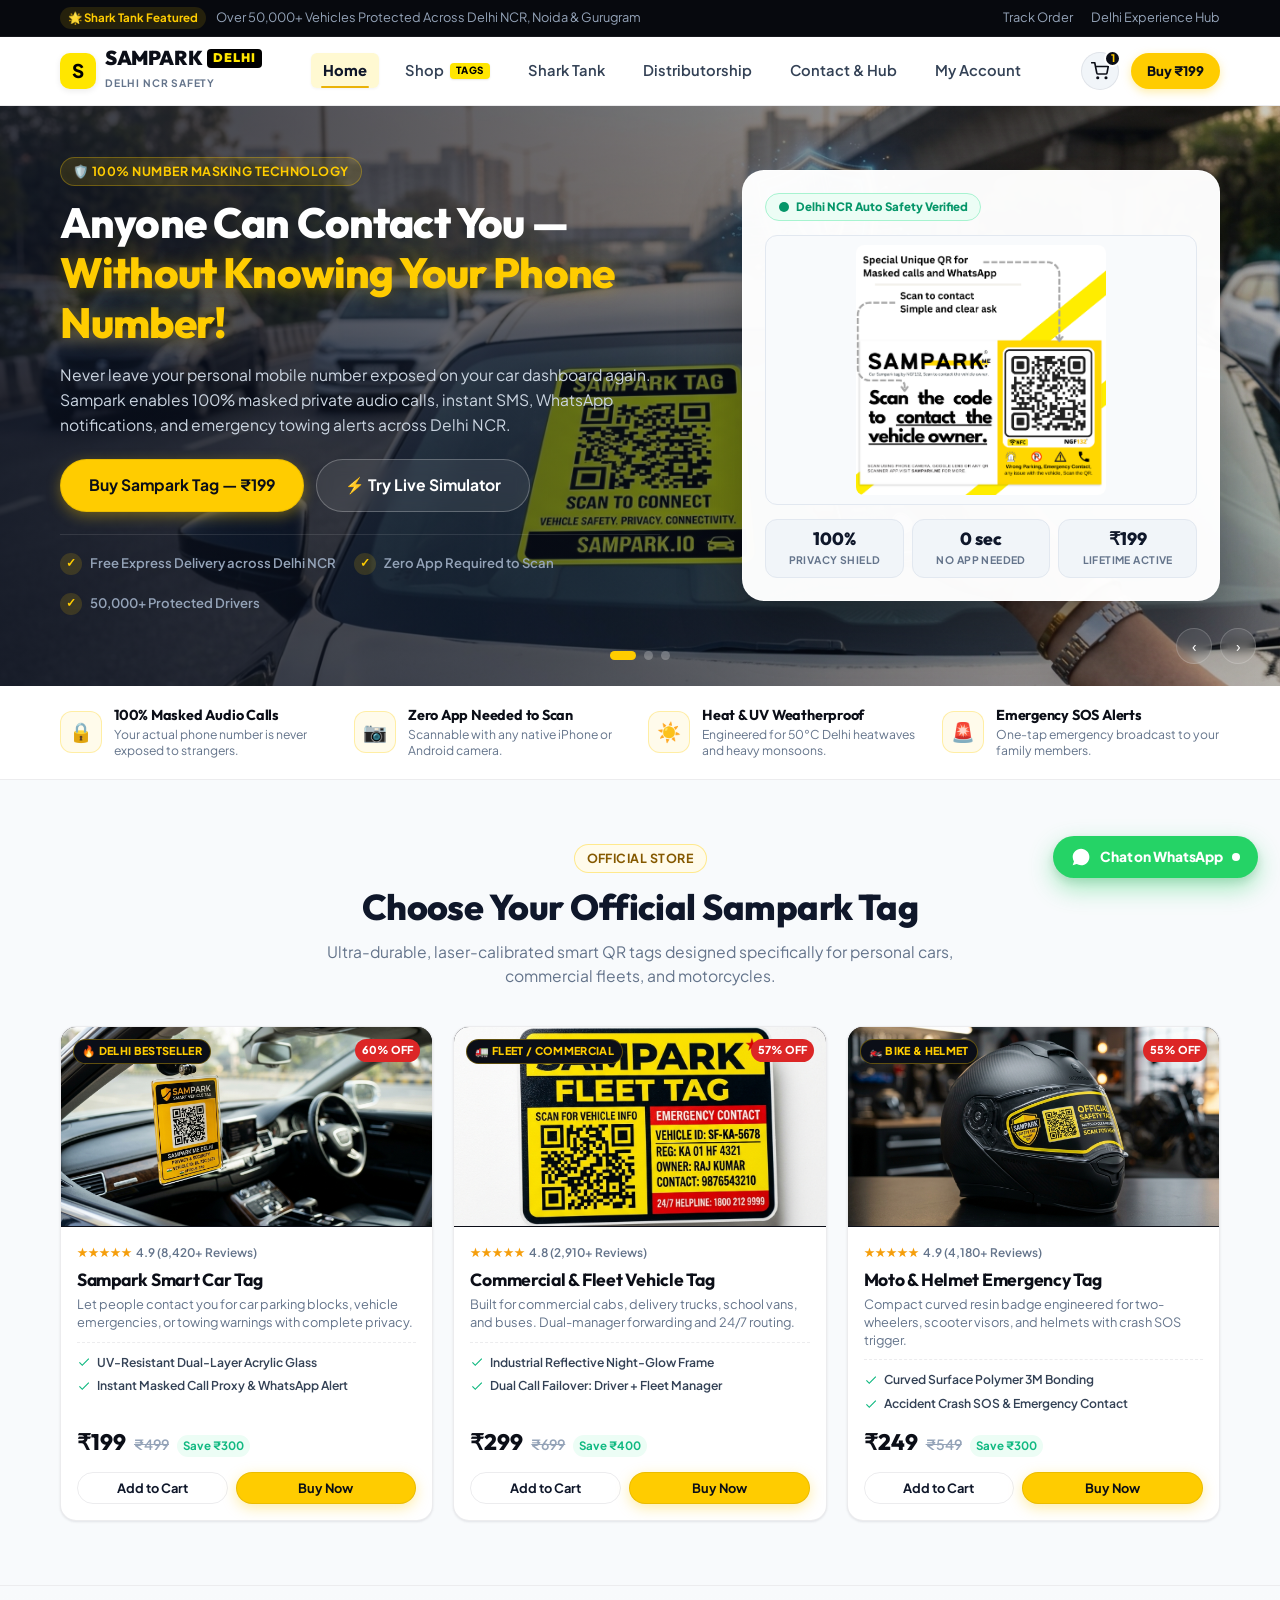
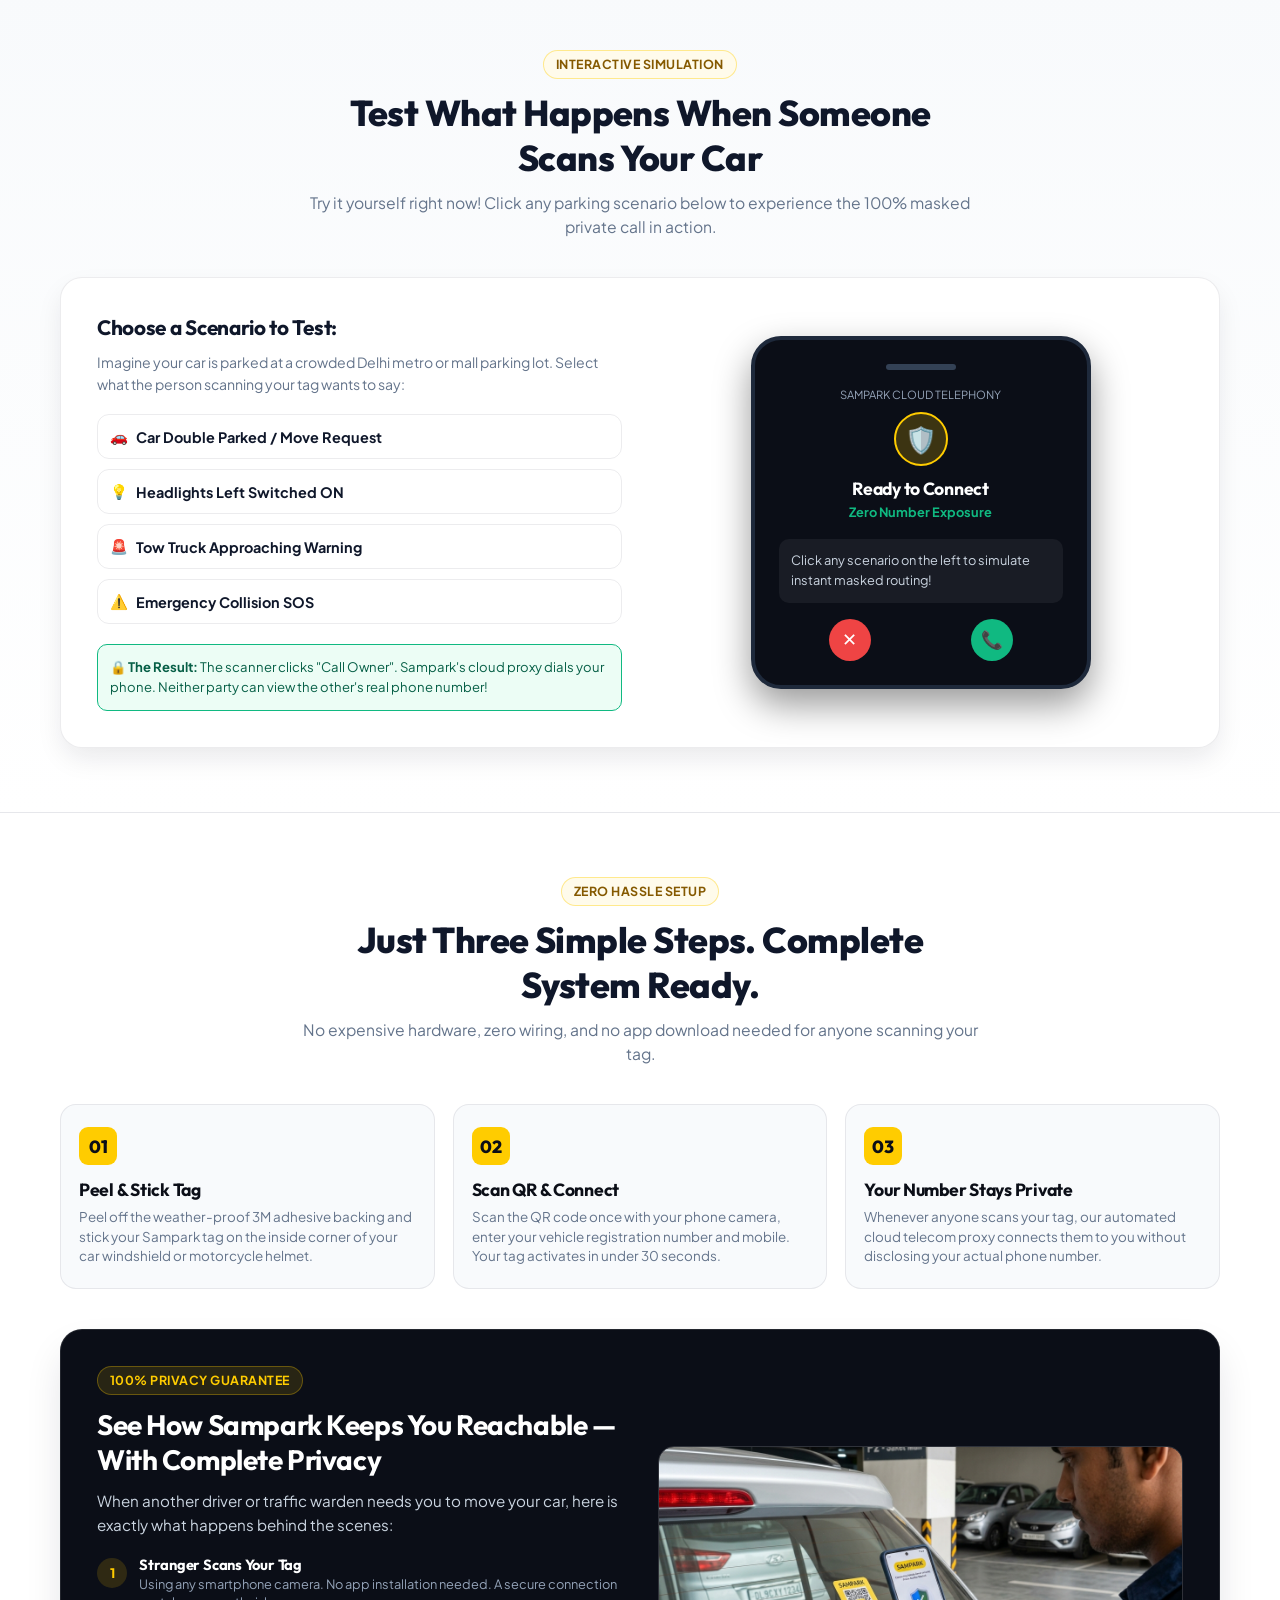
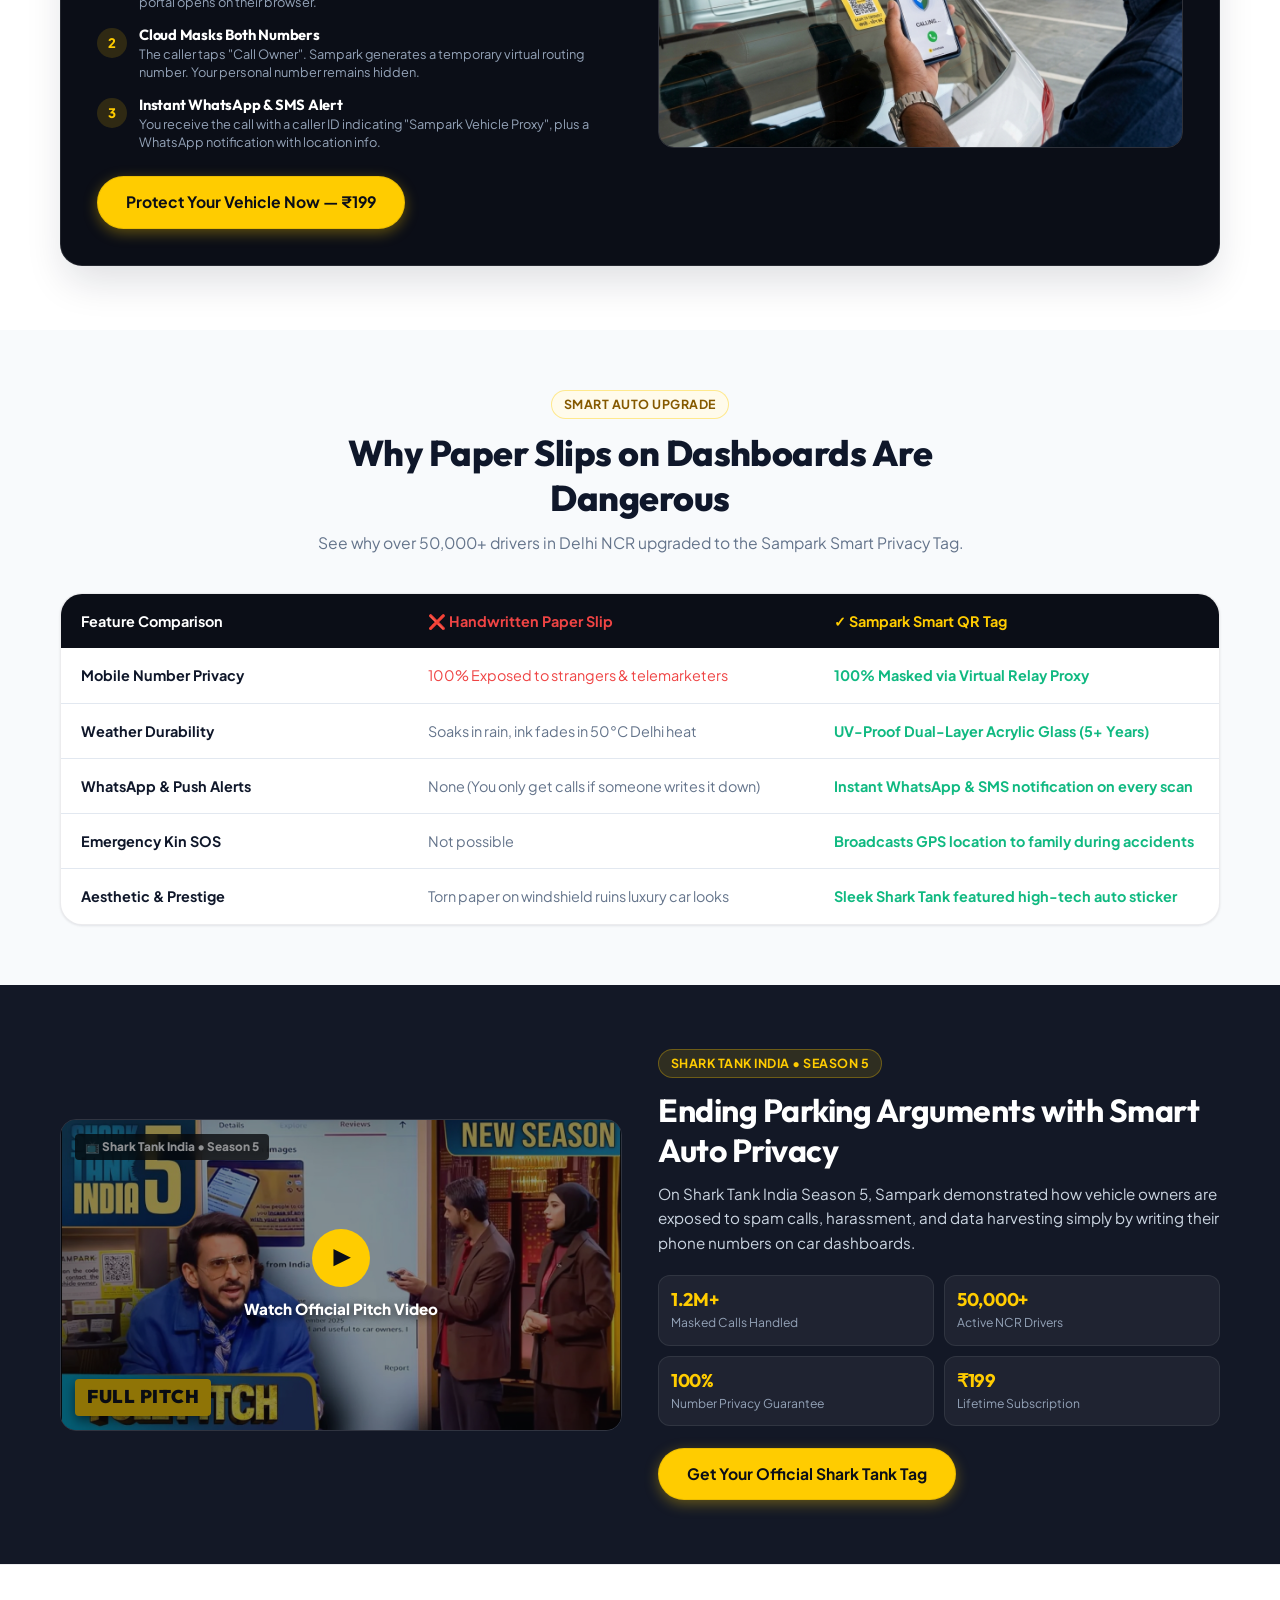
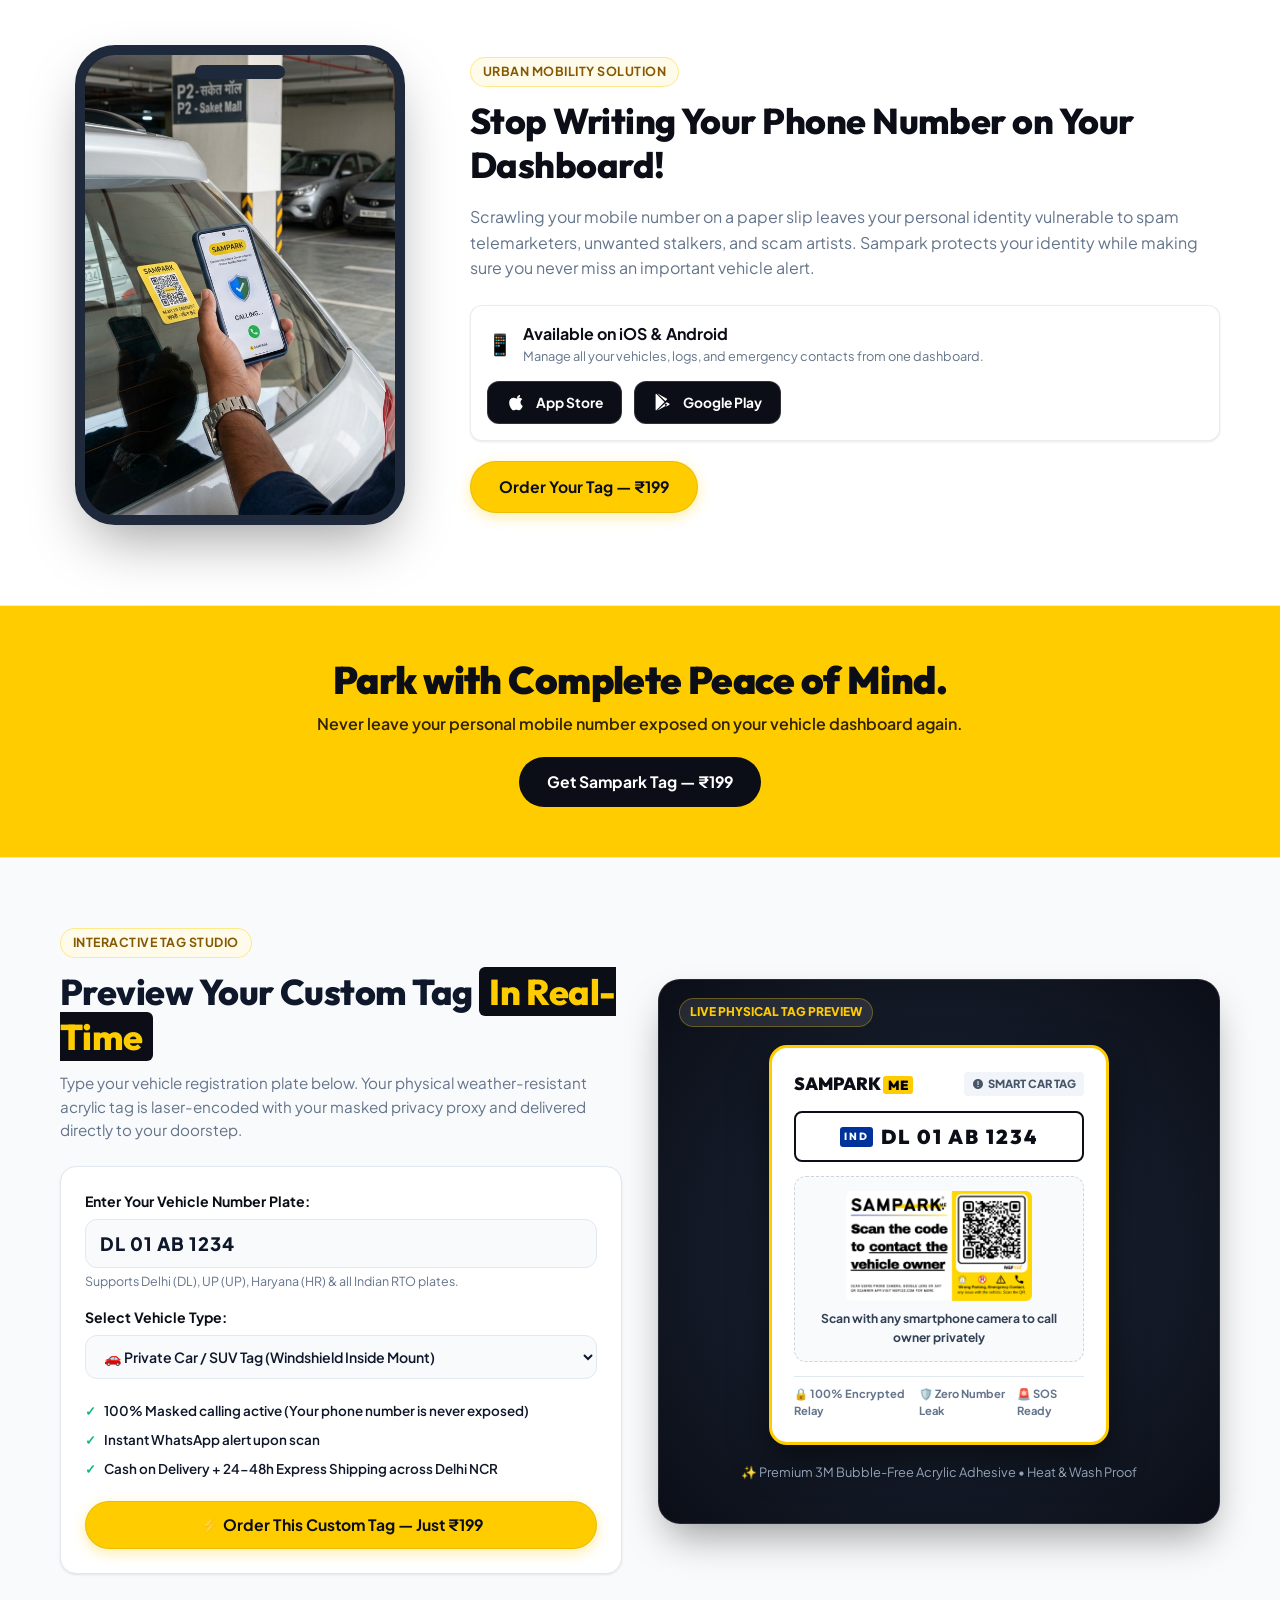
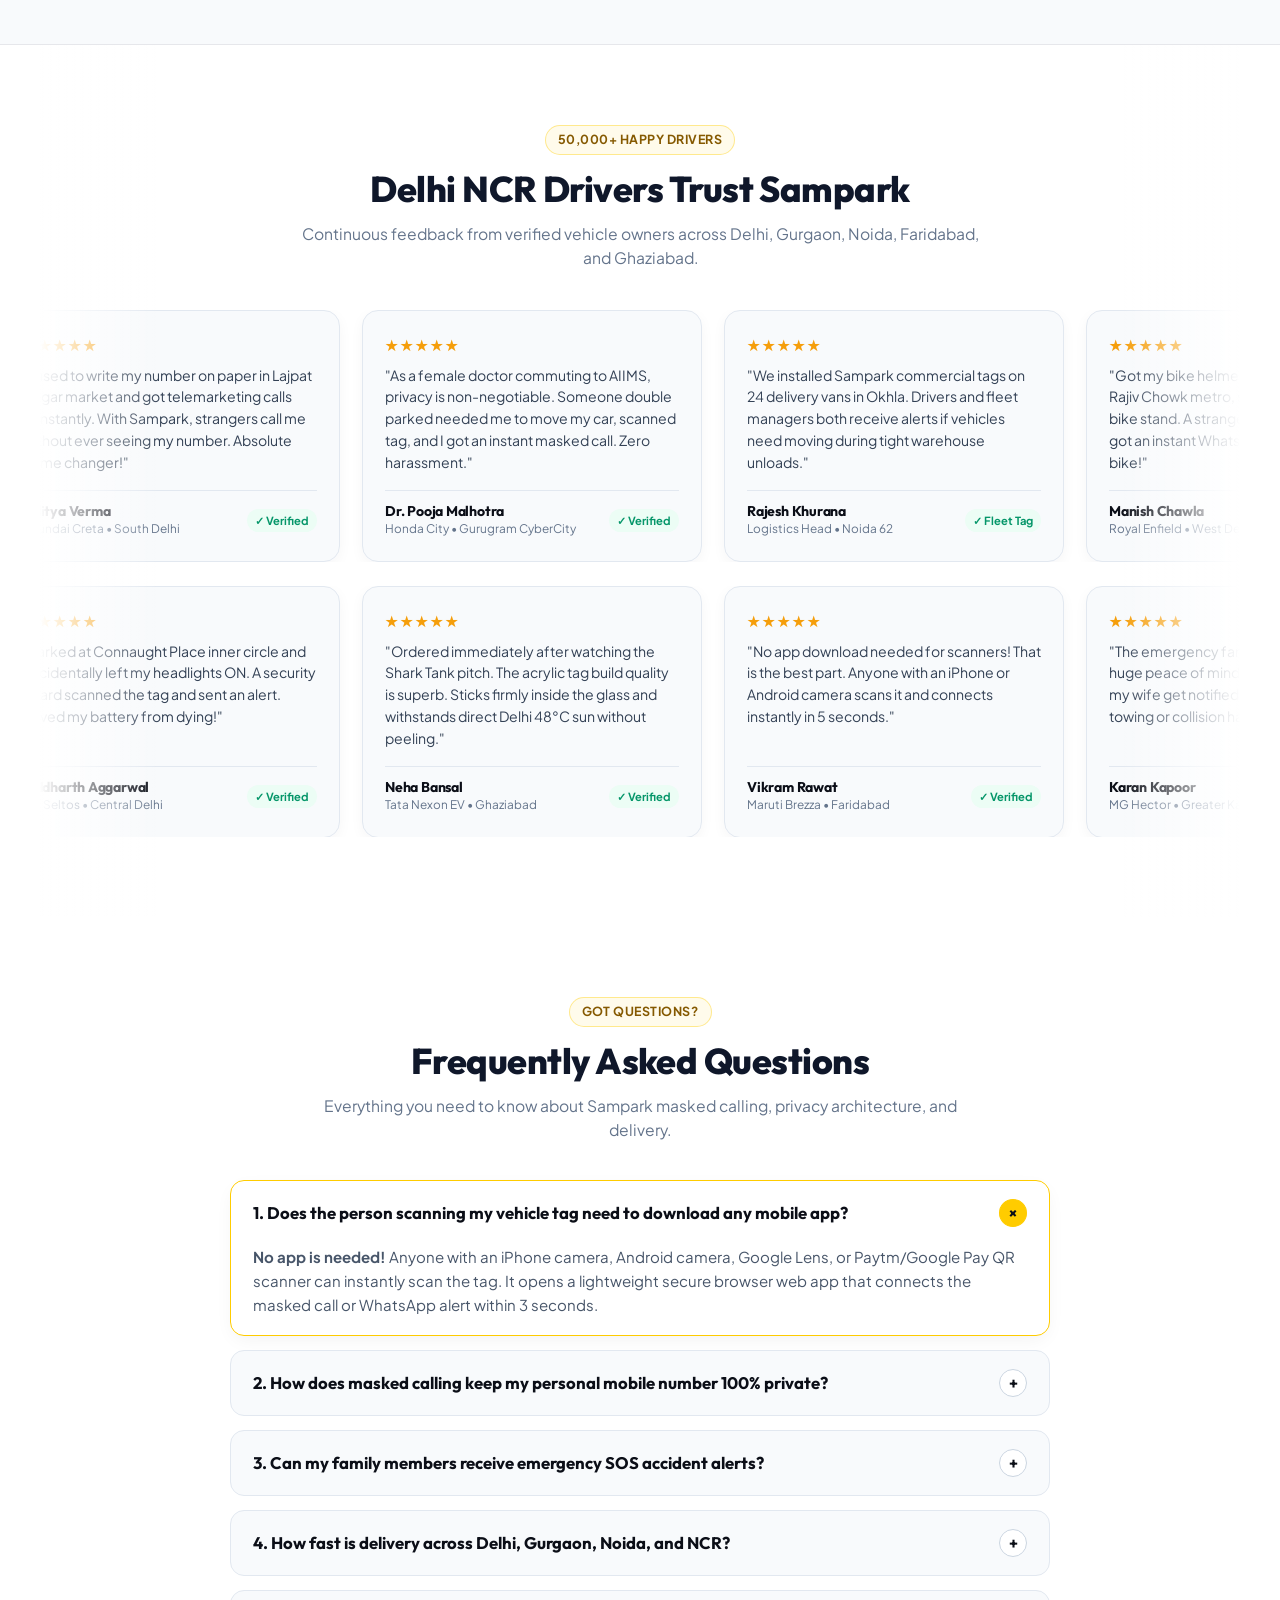
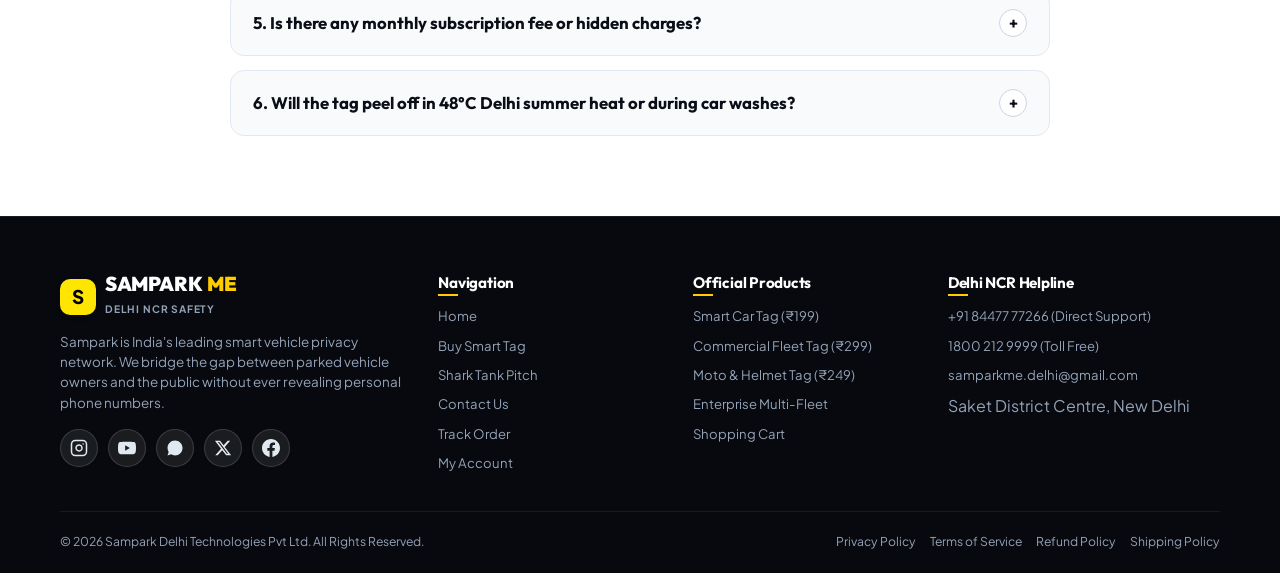
==== index.html @ 49e73c4c "Initial commit" ====
<!DOCTYPE html>
<html lang="en">
<head>
  <meta charset="UTF-8">
  <meta name="viewport" content="width=device-width, initial-scale=1.0">
  <title>Sampark Delhi — Smart Vehicle QR Privacy Tag | 100% Number Masked Calling</title>
  <meta name="description" content="Never write your personal mobile number on your car dashboard again. Sampark Smart Vehicle QR Tag enables 100% masked private calling and instant WhatsApp alerts. As seen on Shark Tank India.">
  <link rel="stylesheet" href="assets/css/style.css">
  <link rel="icon" href="data:image/svg+xml,<svg xmlns='http://www.w3.org/2000/svg' viewBox='0 0 24 24' fill='%23FFCC00'><path d='M12 2L2 7l10 5 10-5-10-5zM2 17l10 5 10-5M2 12l10 5 10-5'/></svg>">
</head>
<body>

  <!-- Top Announcement Bar -->
  <div class="top-announcement">
    <div class="container">
      <div style="display:flex; align-items:center; gap:10px;">
        <span class="top-announcement-pill">🌟 Shark Tank Featured</span>
        <span>Over 50,000+ Vehicles Protected Across Delhi NCR, Noida & Gurugram</span>
      </div>
      <div class="top-announcement-right">
        <a href="track-order.html">Track Order</a>
        <a href="contact.html">Delhi Experience Hub</a>
      </div>
    </div>
  </div>

  <!-- Main Sticky Header (Calibrated for Perfect Mobile Display) -->
  <header class="site-header">
    <div class="container header-container">
      <a href="index.html" class="brand-logo" id="header-brand-logo">
        <div class="brand-logo-icon">S</div>
        <div class="brand-logo-text">
          <span class="brand-logo-name">SAMPARK<span class="logo-me-badge">DELHI</span></span>
          <span class="brand-logo-badge">Delhi NCR Safety</span>
        </div>
      </a>

            <!-- Desktop Navigation Menu -->
      <nav class="nav-menu">
        <a href="index.html" class="nav-link active">Home</a>
        <a href="shop.html" class="nav-link">Shop <span class="nav-tag-badge">TAGS</span></a>
        <a href="shark-tank.html" class="nav-link">Shark Tank</a>
        <a href="distributorship.html" class="nav-link">Distributorship</a>
        <a href="contact.html" class="nav-link">Contact & Hub</a>
        <a href="account.html" class="nav-link">My Account</a>
      </nav>

      <!-- Action Buttons -->
      <div class="header-actions">
        <a href="cart.html" class="cart-icon-btn" aria-label="Shopping Cart">
          <svg width="18" height="18" viewBox="0 0 24 24" fill="none" stroke="currentColor" stroke-width="2.2" stroke-linecap="round" stroke-linejoin="round">
            <circle cx="9" cy="21" r="1"></circle>
            <circle cx="20" cy="21" r="1"></circle>
            <path d="M1 1h4l2.68 13.39a2 2 0 0 0 2 1.61h9.72a2 2 0 0 0 2-1.61L23 6H6"></path>
          </svg>
          <span class="cart-counter">0</span>
        </a>

        <a href="shop.html" class="header-cta-btn" id="header-cta-buy">
          <span>Buy ₹199</span>
        </a>

        <!-- Mobile Toggle Hamburger -->
        <button class="mobile-toggle" aria-label="Open Mobile Menu" id="mobile-menu-btn">
          <span></span>
          <span></span>
          <span></span>
        </button>
      </div>
    </div>
  </header>

  <!-- Mobile Drawer Overlay -->
  <div class="mobile-drawer" id="mobile-drawer">
    <div class="drawer-content">
      <div class="drawer-header">
        <div class="brand-logo">
          <div class="brand-logo-icon">S</div>
          <div class="brand-logo-text">
            <span class="brand-logo-name">SAMPARK<span class="logo-me-badge">DELHI</span></span>
            <span class="brand-logo-badge">Smart Auto Privacy</span>
          </div>
        </div>
        <button class="drawer-close">&times;</button>
      </div>

            <nav class="drawer-nav">
        <a href="index.html" class="active">🏠 Home</a>
        <a href="shop.html" >🏷️ Shop Smart Tags</a>
        <a href="shark-tank.html" >🦈 Shark Tank Pitch</a>
        <a href="distributorship.html" >🤝 Distributorship (B2B)</a>
        <a href="contact.html" >📍 Contact & Hub</a>
        <a href="track-order.html" >📦 Track Your Order</a>
        <a href="account.html" >👤 My Account & Tags</a>
      </nav>

      <div style="margin-top:auto; display:flex; flex-direction:column; gap:8px;">
        <a href="shop.html" class="btn btn-primary btn-block">Order Your Tag Now</a>
        <a href="login.html" class="btn btn-outline btn-block">Driver Login / Signup</a>
      </div>
    </div>
  </div>

  <!-- Hero Auto-Slider Section -->
  <section class="hero-slider-section">
    <div class="slider-container">

      <!-- Slide 1: Real Life Windshield QR Scanning -->
      <div class="slide active">
        <div class="slide-bg-overlay"></div>
        <img src="assets/images/hero-slider-1.jpg" alt="Sampark Smart Car Tag" class="slide-bg-image">
        <div class="container slide-content-wrapper">
          <div class="slide-content">
            <div class="section-tag dark">
              <span>🛡️ 100% Number Masking Technology</span>
            </div>
            <h1>Anyone Can Contact You — <span class="highlight">Without Knowing Your Phone Number!</span></h1>
            <p class="slide-desc">
              Never leave your personal mobile number exposed on your car dashboard again. Sampark enables 100% masked private audio calls, instant SMS, WhatsApp notifications, and emergency towing alerts across Delhi NCR.
            </p>
            <div class="slide-cta-row">
              <a href="shop.html" class="btn btn-primary btn-lg">Buy Sampark Tag — ₹199</a>
              <a href="#simulator" class="btn btn-outline-white btn-lg">⚡ Try Live Simulator</a>
            </div>
            <div class="slide-trust-row">
              <div class="trust-item">
                <span class="trust-item-icon">✓</span>
                <span>Free Express Delivery across Delhi NCR</span>
              </div>
              <div class="trust-item">
                <span class="trust-item-icon">✓</span>
                <span>Zero App Required to Scan</span>
              </div>
              <div class="trust-item">
                <span class="trust-item-icon">✓</span>
                <span>50,000+ Protected Drivers</span>
              </div>
            </div>
          </div>

          <!-- Slide 1 Right Preview Mockup Card with real product tag and masked call interface -->
          <div class="slide-visual-card">
            <div class="visual-card-badge">
              <svg width="12" height="12" viewBox="0 0 24 24" fill="currentColor"><circle cx="12" cy="12" r="10"></circle></svg>
              Delhi NCR Auto Safety Verified
            </div>
            <div class="visual-mockup-wrapper">
              <img src="assets/images/ref-car-pack-1.png" alt="Real Sampark Car Tag Pack">
            </div>
            <div class="visual-card-stats">
              <div class="visual-stat-item">
                <div class="visual-stat-number">100%</div>
                <div class="visual-stat-label">Privacy Shield</div>
              </div>
              <div class="visual-stat-item">
                <div class="visual-stat-number">0 sec</div>
                <div class="visual-stat-label">No App Needed</div>
              </div>
              <div class="visual-stat-item">
                <div class="visual-stat-number">₹199</div>
                <div class="visual-stat-label">Lifetime Active</div>
              </div>
            </div>
          </div>
        </div>
      </div>

      <!-- Slide 2: Real Shark Tank India Featured -->
      <div class="slide">
        <div class="slide-bg-overlay"></div>
        <img src="assets/images/hero-slider-2.jpg" alt="Shark Tank India Presentation" class="slide-bg-image">
        <div class="container slide-content-wrapper">
          <div class="slide-content">
            <div class="section-tag dark">
              <span>📺 Shark Tank India • Season 5</span>
            </div>
            <h1>The Auto-Tech Solution That <span class="highlight">Wowed Top Investors!</span></h1>
            <p class="slide-desc">
              Acclaimed by industry leaders on national television for ending roadside parking disputes and protecting women’s contact privacy across Indian metropolitan cities.
            </p>
            <div class="slide-cta-row">
              <button class="btn btn-primary btn-lg" data-video-modal data-title="Shark Tank India Pitch Episode">
                <svg width="16" height="16" viewBox="0 0 24 24" fill="currentColor"><polygon points="5 3 19 12 5 21 5 3"></polygon></svg>
                Watch Pitch Episode
              </button>
              <a href="shop.html" class="btn btn-outline-white btn-lg">Order Official Pitch Tag</a>
            </div>
            <div class="slide-trust-row">
              <div class="trust-item">
                <span class="trust-item-icon">★</span>
                <span>4.9 / 5 Rating on 12,000+ Reviews</span>
              </div>
              <div class="trust-item">
                <span class="trust-item-icon">★</span>
                <span>Recognized for Metro Road Safety</span>
              </div>
            </div>
          </div>

          <!-- Slide 2 Right Preview Mockup Card with REAL Shark Tank broadcast photo -->
          <div class="slide-visual-card">
            <div class="visual-card-badge">
              <svg width="12" height="12" viewBox="0 0 24 24" fill="currentColor"><circle cx="12" cy="12" r="10"></circle></svg>
              National Television Feature
            </div>
            <div class="visual-mockup-wrapper">
              <img src="assets/images/shark-tank-real.jpg" alt="Shark Tank India Season 5 Real Pitch">
            </div>
            <div class="visual-card-stats">
              <div class="visual-stat-item">
                <div class="visual-stat-number">1.2M+</div>
                <div class="visual-stat-label">Scans Processed</div>
              </div>
              <div class="visual-stat-item">
                <div class="visual-stat-number">50K+</div>
                <div class="visual-stat-label">Active Users</div>
              </div>
              <div class="visual-stat-item">
                <div class="visual-stat-number">0</div>
                <div class="visual-stat-label">Number Leaks</div>
              </div>
            </div>
          </div>
        </div>
      </div>

      <!-- Slide 3: Smart Fleet Ecosystem -->
      <div class="slide">
        <div class="slide-bg-overlay"></div>
        <img src="assets/images/hero-slider-3.jpg" alt="Commercial Fleet and Smart Mobility" class="slide-bg-image">
        <div class="container slide-content-wrapper">
          <div class="slide-content">
            <div class="section-tag dark">
              <span>⚡ Commercial & Fleet Protection</span>
            </div>
            <h1>Smart Fleet Security for <span class="highlight">Cars, Cabs, Bikes & Logistics</span></h1>
            <p class="slide-desc">
              Manage personal cars or multi-vehicle commercial fleets with automated dispatch alerts, multi-number failover, driver safety SOS, and corporate dashboard management.
            </p>
            <div class="slide-cta-row">
              <a href="shop.html" class="btn btn-primary btn-lg">Explore Commercial Tags</a>
              <a href="contact.html" class="btn btn-outline-white btn-lg">Contact Enterprise Sales</a>
            </div>
            <div class="slide-trust-row">
              <div class="trust-item">
                <span class="trust-item-icon">✓</span>
                <span>Heavy-Duty Industrial Weatherproofing</span>
              </div>
              <div class="trust-item">
                <span class="trust-item-icon">✓</span>
                <span>Dual-Manager Call Forwarding</span>
              </div>
            </div>
          </div>

          <div class="slide-visual-card">
            <div class="visual-card-badge">
              <svg width="12" height="12" viewBox="0 0 24 24" fill="currentColor"><circle cx="12" cy="12" r="10"></circle></svg>
              Enterprise Fleet Solution
            </div>
            <div class="visual-mockup-wrapper">
              <img src="assets/images/product-fleet.jpg" alt="Fleet Tag">
            </div>
            <div class="visual-card-stats">
              <div class="visual-stat-item">
                <div class="visual-stat-number">24/7</div>
                <div class="visual-stat-label">Fleet Line</div>
              </div>
              <div class="visual-stat-item">
                <div class="visual-stat-number">Dual</div>
                <div class="visual-stat-label">Routing</div>
              </div>
              <div class="visual-stat-item">
                <div class="visual-stat-number">99.9%</div>
                <div class="visual-stat-label">Uptime</div>
              </div>
            </div>
          </div>
        </div>
      </div>

    </div>

    <!-- Slider Navigation Controls -->
    <div class="slider-dots"></div>
    <div class="slider-nav-arrows">
      <button class="slider-arrow slider-prev" aria-label="Previous Slide">‹</button>
      <button class="slider-arrow slider-next" aria-label="Next Slide">›</button>
    </div>
  </section>

  <!-- Feature Trust Strip -->
  <section class="feature-strip">
    <div class="container">
      <div class="strip-grid">
        <div class="strip-card">
          <div class="strip-icon">🔒</div>
          <div class="strip-info">
            <h4>100% Masked Audio Calls</h4>
            <p>Your actual phone number is never exposed to strangers.</p>
          </div>
        </div>

        <div class="strip-card">
          <div class="strip-icon">📷</div>
          <div class="strip-info">
            <h4>Zero App Needed to Scan</h4>
            <p>Scannable with any native iPhone or Android camera.</p>
          </div>
        </div>

        <div class="strip-card">
          <div class="strip-icon">☀️</div>
          <div class="strip-info">
            <h4>Heat & UV Weatherproof</h4>
            <p>Engineered for 50°C Delhi heatwaves and heavy monsoons.</p>
          </div>
        </div>

        <div class="strip-card">
          <div class="strip-icon">🚨</div>
          <div class="strip-info">
            <h4>Emergency SOS Alerts</h4>
            <p>One-tap emergency broadcast to your family members.</p>
          </div>
        </div>
      </div>
    </div>
  </section>

  <!-- Products Section: "Choose Your Sampark Tag" -->
  <section class="products-section" id="products-section">
    <div class="container">
      <div class="section-header">
        <div class="section-tag">Official Store</div>
        <h2>Choose Your Official Sampark Tag</h2>
        <p>Ultra-durable, laser-calibrated smart QR tags designed specifically for personal cars, commercial fleets, and motorcycles.</p>
      </div>

      <div class="products-grid">

        <!-- Product 1: Car Sampark Tag -->
        <div class="product-card" id="card-car-tag">
          <span class="product-badge-float">🔥 Delhi Bestseller</span>
          <span class="product-badge-discount">60% OFF</span>
          <div class="product-img-wrapper">
            <img src="assets/images/car-tag-hd.jpg" alt="Sampark Car Tag">
          </div>
          <div class="product-details">
            <div class="product-rating">
              <span class="rating-stars">★★★★★</span>
              <span class="rating-count">4.9 (8,420+ Reviews)</span>
            </div>
            <h3 class="product-title">
              <a href="product-single.html?id=car-tag">Sampark Smart Car Tag</a>
            </h3>
            <p class="product-snippet">
              Let people contact you for car parking blocks, vehicle emergencies, or towing warnings with complete privacy.
            </p>
            <div class="product-features-list">
              <div class="product-feature-item">
                <svg width="14" height="14" viewBox="0 0 24 24" fill="currentColor"><path d="M9 16.17L4.83 12l-1.42 1.41L9 19 21 7l-1.41-1.41z"/></svg>
                <span>UV-Resistant Dual-Layer Acrylic Glass</span>
              </div>
              <div class="product-feature-item">
                <svg width="14" height="14" viewBox="0 0 24 24" fill="currentColor"><path d="M9 16.17L4.83 12l-1.42 1.41L9 19 21 7l-1.41-1.41z"/></svg>
                <span>Instant Masked Call Proxy & WhatsApp Alert</span>
              </div>
            </div>
            <div class="product-pricing-row">
              <span class="price-current">₹199</span>
              <span class="price-original">₹499</span>
              <span class="price-save">Save ₹300</span>
            </div>
            <div class="product-action-row">
              <button class="btn btn-outline btn-sm" data-add-cart
                data-id="car-tag"
                data-name="Sampark Smart Car Tag"
                data-price="199"
                data-original="499"
                data-image="assets/images/product-car.jpg">
                Add to Cart
              </button>
              <button class="btn btn-primary btn-sm" data-buy-now
                data-id="car-tag"
                data-name="Sampark Smart Car Tag"
                data-price="199"
                data-original="499"
                data-image="assets/images/product-car.jpg">
                Buy Now
              </button>
            </div>
          </div>
        </div>

        <!-- Product 2: Commercial & Fleet Tag -->
        <div class="product-card" id="card-fleet-tag">
          <span class="product-badge-float">🚛 Fleet / Commercial</span>
          <span class="product-badge-discount">57% OFF</span>
          <div class="product-img-wrapper">
            <img src="assets/images/product-fleet.jpg" alt="Sampark Fleet Tag">
          </div>
          <div class="product-details">
            <div class="product-rating">
              <span class="rating-stars">★★★★★</span>
              <span class="rating-count">4.8 (2,910+ Reviews)</span>
            </div>
            <h3 class="product-title">
              <a href="product-single.html?id=fleet-tag">Commercial & Fleet Vehicle Tag</a>
            </h3>
            <p class="product-snippet">
              Built for commercial cabs, delivery trucks, school vans, and buses. Dual-manager forwarding and 24/7 routing.
            </p>
            <div class="product-features-list">
              <div class="product-feature-item">
                <svg width="14" height="14" viewBox="0 0 24 24" fill="currentColor"><path d="M9 16.17L4.83 12l-1.42 1.41L9 19 21 7l-1.41-1.41z"/></svg>
                <span>Industrial Reflective Night-Glow Frame</span>
              </div>
              <div class="product-feature-item">
                <svg width="14" height="14" viewBox="0 0 24 24" fill="currentColor"><path d="M9 16.17L4.83 12l-1.42 1.41L9 19 21 7l-1.41-1.41z"/></svg>
                <span>Dual Call Failover: Driver + Fleet Manager</span>
              </div>
            </div>
            <div class="product-pricing-row">
              <span class="price-current">₹299</span>
              <span class="price-original">₹699</span>
              <span class="price-save">Save ₹400</span>
            </div>
            <div class="product-action-row">
              <button class="btn btn-outline btn-sm" data-add-cart
                data-id="fleet-tag"
                data-name="Commercial & Fleet Vehicle Tag"
                data-price="299"
                data-original="699"
                data-image="assets/images/product-fleet.jpg">
                Add to Cart
              </button>
              <button class="btn btn-primary btn-sm" data-buy-now
                data-id="fleet-tag"
                data-name="Commercial & Fleet Vehicle Tag"
                data-price="299"
                data-original="699"
                data-image="assets/images/product-fleet.jpg">
                Buy Now
              </button>
            </div>
          </div>
        </div>

        <!-- Product 3: Moto & Helmet Tag -->
        <div class="product-card" id="card-bike-tag">
          <span class="product-badge-float">🏍️ Bike & Helmet</span>
          <span class="product-badge-discount">55% OFF</span>
          <div class="product-img-wrapper">
            <img src="assets/images/bike-tag-hd.jpg" alt="Sampark Moto Tag">
          </div>
          <div class="product-details">
            <div class="product-rating">
              <span class="rating-stars">★★★★★</span>
              <span class="rating-count">4.9 (4,180+ Reviews)</span>
            </div>
            <h3 class="product-title">
              <a href="product-single.html?id=bike-tag">Moto & Helmet Emergency Tag</a>
            </h3>
            <p class="product-snippet">
              Compact curved resin badge engineered for two-wheelers, scooter visors, and helmets with crash SOS trigger.
            </p>
            <div class="product-features-list">
              <div class="product-feature-item">
                <svg width="14" height="14" viewBox="0 0 24 24" fill="currentColor"><path d="M9 16.17L4.83 12l-1.42 1.41L9 19 21 7l-1.41-1.41z"/></svg>
                <span>Curved Surface Polymer 3M Bonding</span>
              </div>
              <div class="product-feature-item">
                <svg width="14" height="14" viewBox="0 0 24 24" fill="currentColor"><path d="M9 16.17L4.83 12l-1.42 1.41L9 19 21 7l-1.41-1.41z"/></svg>
                <span>Accident Crash SOS & Emergency Contact</span>
              </div>
            </div>
            <div class="product-pricing-row">
              <span class="price-current">₹249</span>
              <span class="price-original">₹549</span>
              <span class="price-save">Save ₹300</span>
            </div>
            <div class="product-action-row">
              <button class="btn btn-outline btn-sm" data-add-cart
                data-id="bike-tag"
                data-name="Moto & Helmet Emergency Tag"
                data-price="249"
                data-original="549"
                data-image="assets/images/product-bike.jpg">
                Add to Cart
              </button>
              <button class="btn btn-primary btn-sm" data-buy-now
                data-id="bike-tag"
                data-name="Moto & Helmet Emergency Tag"
                data-price="249"
                data-original="549"
                data-image="assets/images/product-bike.jpg">
                Buy Now
              </button>
            </div>
          </div>
        </div>

      </div>
    </div>
  </section>

  <!-- Interactive Live Simulator Section (New Concept Feature) -->
  <section class="simulator-section" id="simulator">
    <div class="container">
      <div class="section-header">
        <div class="section-tag">Interactive Simulation</div>
        <h2>Test What Happens When Someone Scans Your Car</h2>
        <p>Try it yourself right now! Click any parking scenario below to experience the 100% masked private call in action.</p>
      </div>

      <div class="simulator-box">
        <!-- Controls Column -->
        <div>
          <h3 style="font-size:1.3rem; margin-bottom:12px;">Choose a Scenario to Test:</h3>
          <p style="color:var(--text-muted); font-size:0.88rem; margin-bottom:18px;">
            Imagine your car is parked at a crowded Delhi metro or mall parking lot. Select what the person scanning your tag wants to say:
          </p>

          <div style="display:flex; flex-direction:column; gap:10px; margin-bottom:20px;">
            <button onclick="runSimulator('Car Double Parked', '🚗 Moving Request: Please move your car, parking blocked.')" class="btn btn-outline" style="text-align:left; justify-content:flex-start; border-radius:12px; padding:12px;">
              <span>🚗</span> <strong>Car Double Parked / Move Request</strong>
            </button>
            <button onclick="runSimulator('Headlights Left On', '💡 Car Alert: Your headlamps are switched ON in parking.')" class="btn btn-outline" style="text-align:left; justify-content:flex-start; border-radius:12px; padding:12px;">
              <span>💡</span> <strong>Headlights Left Switched ON</strong>
            </button>
            <button onclick="runSimulator('Tow Truck Warning', '🚨 Urgent Alert: Traffic police tow van is approaching your car.')" class="btn btn-outline" style="text-align:left; justify-content:flex-start; border-radius:12px; padding:12px;">
              <span>🚨</span> <strong>Tow Truck Approaching Warning</strong>
            </button>
            <button onclick="runSimulator('Accident SOS', '⚠️ Emergency: Vehicle involved in minor collision.')" class="btn btn-outline" style="text-align:left; justify-content:flex-start; border-radius:12px; padding:12px;">
              <span>⚠️</span> <strong>Emergency Collision SOS</strong>
            </button>
          </div>

          <div style="background:#ECFDF5; border:1px solid #10B981; border-radius:10px; padding:12px; font-size:0.82rem; color:#065F46;">
            🔒 <strong>The Result:</strong> The scanner clicks "Call Owner". Sampark's cloud proxy dials your phone. Neither party can view the other's real phone number!
          </div>
        </div>

        <!-- Simulated Phone Screen Column -->
        <div style="text-align:center;">
          <div class="sim-phone-screen">
            <div class="sim-phone-notch"></div>
            <div style="font-size:0.7rem; color:#94A3B8; margin-bottom:8px;">SAMPARK CLOUD TELEPHONY</div>

            <div style="width:54px; height:54px; border-radius:50%; background:rgba(255,204,0,0.2); border:2px solid var(--primary); display:flex; align-items:center; justify-content:center; margin:0 auto 12px auto; font-size:1.6rem;">
              🛡️
            </div>

            <h4 style="color:#FFFFFF; font-size:1.1rem; margin-bottom:4px;" id="sim-status-title">Ready to Connect</h4>
            <div style="font-size:0.8rem; color:#10B981; font-weight:700;" id="sim-status-sub">Zero Number Exposure</div>

            <div style="background:rgba(255,255,255,0.06); border-radius:10px; padding:12px; margin:16px 0; text-align:left; font-size:0.8rem; color:#CBD5E1;" id="sim-scenario-box">
              Click any scenario on the left to simulate instant masked routing!
            </div>

            <div style="display:flex; justify-content:space-around; margin-top:16px;">
              <div style="width:42px; height:42px; border-radius:50%; background:#EF4444; display:flex; align-items:center; justify-content:center; font-size:1.1rem;">
                ✕
              </div>
              <div style="width:42px; height:42px; border-radius:50%; background:#10B981; display:flex; align-items:center; justify-content:center; font-size:1.1rem;">
                📞
              </div>
            </div>
          </div>
        </div>
      </div>
    </div>
  </section>

  <!-- How It Works & Privacy Architecture (Matching Reference Design) -->
  <section class="how-it-works-section" id="how-it-works">
    <div class="container">
      <div class="section-header">
        <div class="section-tag">Zero Hassle Setup</div>
        <h2>Just Three Simple Steps. Complete System Ready.</h2>
        <p>No expensive hardware, zero wiring, and no app download needed for anyone scanning your tag.</p>
      </div>

      <!-- 3 Simple Steps matching reference -->
      <div class="steps-grid">
        <div class="step-card">
          <div class="step-number-badge">01</div>
          <h3>Peel & Stick Tag</h3>
          <p>Peel off the weather-proof 3M adhesive backing and stick your Sampark tag on the inside corner of your car windshield or motorcycle helmet.</p>
        </div>

        <div class="step-card">
          <div class="step-number-badge">02</div>
          <h3>Scan QR & Connect</h3>
          <p>Scan the QR code once with your phone camera, enter your vehicle registration number and mobile. Your tag activates in under 30 seconds.</p>
        </div>

        <div class="step-card">
          <div class="step-number-badge">03</div>
          <h3>Your Number Stays Private</h3>
          <p>Whenever anyone scans your tag, our automated cloud telecom proxy connects them to you without disclosing your actual phone number.</p>
        </div>
      </div>

      <!-- Deep Privacy Explained Architecture (As In Reference) -->
      <div class="privacy-explainer-card">
        <div class="privacy-explainer-grid">
          <div>
            <div class="section-tag dark">100% Privacy Guarantee</div>
            <h3 style="font-size:1.75rem; margin-bottom:12px; color:#FFFFFF;">
              See How Sampark Keeps You Reachable — With Complete Privacy
            </h3>
            <p style="color:#CBD5E1; font-size:0.95rem; line-height:1.6;">
              When another driver or traffic warden needs you to move your car, here is exactly what happens behind the scenes:
            </p>

            <div class="privacy-step-flow">
              <div class="privacy-flow-item">
                <div class="flow-icon-circle">1</div>
                <div class="flow-content">
                  <h5>Stranger Scans Your Tag</h5>
                  <p>Using any smartphone camera. No app installation needed. A secure connection portal opens on their browser.</p>
                </div>
              </div>

              <div class="privacy-flow-item">
                <div class="flow-icon-circle">2</div>
                <div class="flow-content">
                  <h5>Cloud Masks Both Numbers</h5>
                  <p>The caller taps "Call Owner". Sampark generates a temporary virtual routing number. Your personal number remains hidden.</p>
                </div>
              </div>

              <div class="privacy-flow-item">
                <div class="flow-icon-circle">3</div>
                <div class="flow-content">
                  <h5>Instant WhatsApp & SMS Alert</h5>
                  <p>You receive the call with a caller ID indicating "Sampark Vehicle Proxy", plus a WhatsApp notification with location info.</p>
                </div>
              </div>
            </div>

            <a href="shop.html" class="btn btn-primary btn-lg">Protect Your Vehicle Now — ₹199</a>
          </div>

          <div class="privacy-visual-frame">
            <img src="assets/images/how-it-works-scan.jpg" alt="Privacy Shield Real Scanning Architecture">
          </div>
        </div>
      </div>

    </div>
  </section>

  <!-- Comparison Table: Paper Slips vs Sampark Smart Tag -->
  <section style="padding: 60px 0; background:#F8FAFC;">
    <div class="container">
      <div class="section-header">
        <div class="section-tag">Smart Auto Upgrade</div>
        <h2>Why Paper Slips on Dashboards Are Dangerous</h2>
        <p>See why over 50,000+ drivers in Delhi NCR upgraded to the Sampark Smart Privacy Tag.</p>
      </div>

      <div style="background:#FFFFFF; border:1px solid var(--border-light); border-radius:var(--radius-xl); overflow-x:auto; box-shadow:var(--shadow-sm);">
        <table style="width:100%; min-width:620px; border-collapse:collapse; text-align:left; font-size:0.9rem;">
          <thead style="background:#0B0E17; color:#FFFFFF;">
            <tr>
              <th style="padding:16px 20px;">Feature Comparison</th>
              <th style="padding:16px 20px; color:#EF4444; width:35%;">❌ Handwritten Paper Slip</th>
              <th style="padding:16px 20px; color:var(--primary); width:35%;">✓ Sampark Smart QR Tag</th>
            </tr>
          </thead>
          <tbody>
            <tr style="border-bottom:1px solid #E2E8F0;">
              <td style="padding:16px 20px; font-weight:700;">Mobile Number Privacy</td>
              <td style="padding:16px 20px; color:#EF4444;">100% Exposed to strangers & telemarketers</td>
              <td style="padding:16px 20px; color:#10B981; font-weight:700;">100% Masked via Virtual Relay Proxy</td>
            </tr>
            <tr style="border-bottom:1px solid #E2E8F0;">
              <td style="padding:16px 20px; font-weight:700;">Weather Durability</td>
              <td style="padding:16px 20px; color:#64748B;">Soaks in rain, ink fades in 50°C Delhi heat</td>
              <td style="padding:16px 20px; color:#10B981; font-weight:700;">UV-Proof Dual-Layer Acrylic Glass (5+ Years)</td>
            </tr>
            <tr style="border-bottom:1px solid #E2E8F0;">
              <td style="padding:16px 20px; font-weight:700;">WhatsApp & Push Alerts</td>
              <td style="padding:16px 20px; color:#64748B;">None (You only get calls if someone writes it down)</td>
              <td style="padding:16px 20px; color:#10B981; font-weight:700;">Instant WhatsApp & SMS notification on every scan</td>
            </tr>
            <tr style="border-bottom:1px solid #E2E8F0;">
              <td style="padding:16px 20px; font-weight:700;">Emergency Kin SOS</td>
              <td style="padding:16px 20px; color:#64748B;">Not possible</td>
              <td style="padding:16px 20px; color:#10B981; font-weight:700;">Broadcasts GPS location to family during accidents</td>
            </tr>
            <tr>
              <td style="padding:16px 20px; font-weight:700;">Aesthetic & Prestige</td>
              <td style="padding:16px 20px; color:#64748B;">Torn paper on windshield ruins luxury car looks</td>
              <td style="padding:16px 20px; color:#10B981; font-weight:700;">Sleek Shark Tank featured high-tech auto sticker</td>
            </tr>
          </tbody>
        </table>
      </div>
    </div>
  </section>

  <!-- Shark Tank Feature Section (With Real Broadcast Thumbnail Style) -->
  <section class="shark-tank-section" id="shark-tank">
    <div class="container">
      <div class="shark-tank-grid">
        <div class="shark-video-preview" data-video-modal data-title="Shark Tank India Season 5 Official Pitch">
          <!-- Real Broadcast Style Pitch Thumbnail -->
          <div style="position:relative;">
            <img src="assets/images/shark-tank-real.jpg" alt="Shark Tank Pitch Episode">
            <!-- Full Pitch Yellow Badge matching reference -->
            <div style="position:absolute; bottom:14px; left:14px; background:#FFCC00; color:#0B0E17; font-family:var(--font-heading); font-weight:900; font-size:1.15rem; padding:4px 12px; border-radius:4px; letter-spacing:0.04em; box-shadow:0 4px 12px rgba(0,0,0,0.6);">
              FULL PITCH
            </div>
            <div style="position:absolute; top:14px; left:14px; background:rgba(0,0,0,0.75); color:#FFF; font-size:0.74rem; font-weight:800; padding:4px 10px; border-radius:4px; backdrop-filter:blur(6px);">
              📺 Shark Tank India • Season 5
            </div>
          </div>
          <div class="play-button-overlay">
            <div class="play-pulse-btn">▶</div>
            <span style="font-weight: 800; font-size: 0.95rem; color: #FFFFFF; text-shadow: 0 2px 8px rgba(0,0,0,0.8);">
              Watch Official Pitch Video
            </span>
          </div>
        </div>

        <div class="shark-content">
          <div class="section-tag dark">Shark Tank India • Season 5</div>
          <h2>Ending Parking Arguments with Smart Auto Privacy</h2>
          <p>
            On Shark Tank India Season 5, Sampark demonstrated how vehicle owners are exposed to spam calls, harassment, and data harvesting simply by writing their phone numbers on car dashboards.
          </p>

          <div class="shark-highlights-grid">
            <div class="shark-highlight-card">
              <h4>1.2M+</h4>
              <p>Masked Calls Handled</p>
            </div>
            <div class="shark-highlight-card">
              <h4>50,000+</h4>
              <p>Active NCR Drivers</p>
            </div>
            <div class="shark-highlight-card">
              <h4>100%</h4>
              <p>Number Privacy Guarantee</p>
            </div>
            <div class="shark-highlight-card">
              <h4>₹199</h4>
              <p>Lifetime Subscription</p>
            </div>
          </div>

          <a href="shop.html" class="btn btn-primary btn-lg">Get Your Official Shark Tank Tag</a>
        </div>
      </div>
    </div>
  </section>

  <!-- Video Reel / Parking Demo Section -->
  <section class="demo-reel-section">
    <div class="container">
      <div class="reel-container-grid">
        <div class="reel-phone-mockup">
          <div class="reel-screen">
            <img src="assets/images/how-it-works-scan.jpg" alt="Reel Demo">
          </div>
        </div>

        <div class="reel-content">
          <div class="section-tag">Urban Mobility Solution</div>
          <h2>Stop Writing Your Phone Number on Your Dashboard!</h2>
          <p>
            Scrawling your mobile number on a paper slip leaves your personal identity vulnerable to spam telemarketers, unwanted stalkers, and scam artists. Sampark protects your identity while making sure you never miss an important vehicle alert.
          </p>

          <div style="background:#FFFFFF; border:1px solid var(--border-light); border-radius:var(--radius-md); padding:16px; margin-bottom:20px; box-shadow:var(--shadow-sm);">
            <div style="display:flex; align-items:center; gap:10px; margin-bottom:10px;">
              <span style="font-size:1.3rem;">📱</span>
              <div>
                <strong style="color:var(--dark-900);">Available on iOS & Android</strong>
                <div style="font-size:0.8rem; color:var(--text-muted);">Manage all your vehicles, logs, and emergency contacts from one dashboard.</div>
              </div>
            </div>

            <div class="app-store-badges">
              <a href="#" class="store-btn">
                <svg width="20" height="20" viewBox="0 0 24 24" fill="currentColor"><path d="M18.71 19.5c-.83 1.24-1.71 2.45-3.05 2.47-1.34.03-1.77-.79-3.29-.79-1.53 0-2 .77-3.27.82-1.31.05-2.3-1.32-3.14-2.53C4.25 17 2.94 12.45 4.7 9.39c.87-1.52 2.43-2.48 4.12-2.51 1.28-.02 2.5.87 3.29.87.78 0 2.26-1.07 3.81-.91.65.03 2.47.26 3.64 1.98-.09.06-2.17 1.28-2.15 3.81.03 3.02 2.65 4.03 2.68 4.04-.03.07-.42 1.44-1.38 2.83M15.97 6.37c.61-.75 1.04-1.8 0.92-2.85-.92.04-2.02.62-2.67 1.37-.58.66-1.09 1.73-.96 2.76 1.03.08 2.08-.53 2.71-1.28z"/></svg>
                <span>App Store</span>
              </a>

              <a href="#" class="store-btn">
                <svg width="20" height="20" viewBox="0 0 24 24" fill="currentColor"><path d="M3.609 1.814L13.792 12 3.61 22.186c-.32-.239-.5-.653-.5-1.127V2.94c0-.473.18-.887.5-1.126zm11.3 9.072l2.368-2.368-12.012-6.84 9.644 9.208zm0 2.228l-9.644 9.208 12.012-6.84-2.368-2.368zm1.126-1.114l3.197 1.821c.905.516.905 1.353 0 1.869l-3.197 1.821-2.146-2.146 2.146-2.146z"/></svg>
                <span>Google Play</span>
              </a>
            </div>
          </div>

          <a href="shop.html" class="btn btn-primary btn-lg">Order Your Tag — ₹199</a>
        </div>
      </div>
    </div>
  </section>

  <!-- Promo Callout Banner -->
  <section class="promo-callout-banner">
    <div class="container">
      <div class="promo-callout-content">
        <h2>Park with Complete Peace of Mind.</h2>
        <p>Never leave your personal mobile number exposed on your vehicle dashboard again.</p>
        <a href="shop.html" class="btn btn-dark btn-lg">Get Sampark Tag — ₹199</a>
      </div>
    </div>
  </section>

  <!-- INTERACTIVE VIRTUAL TAG CUSTOMIZER (REAL-TIME PLATE PREVIEW) -->
  <section class="customizer-section" id="tag-customizer">
    <div class="container">
      <div class="customizer-grid">

        <!-- Left Form Column -->
        <div class="customizer-form-side">
          <div class="section-tag">Interactive Tag Studio</div>
          <h2 style="font-size:clamp(1.75rem, 2.8vw, 2.3rem); font-weight:800; margin-bottom:12px;">
            Preview Your Custom Tag <span style="color:var(--primary); background:var(--dark-900); padding:2px 10px; border-radius:6px;">In Real-Time</span>
          </h2>
          <p style="color:var(--text-muted); font-size:0.95rem; line-height:1.55; margin-bottom:24px;">
            Type your vehicle registration plate below. Your physical weather-resistant acrylic tag is laser-encoded with your masked privacy proxy and delivered directly to your doorstep.
          </p>

          <div style="background:#FFFFFF; border:1px solid #E2E8F0; border-radius:var(--radius-lg); padding:24px; box-shadow:var(--shadow-sm); display:flex; flex-direction:column; gap:16px;">
            <div class="form-group" style="margin-bottom:0;">
              <label for="custom-plate-input" style="font-weight:700; font-size:0.88rem; color:var(--dark-900); margin-bottom:6px; display:block;">
                Enter Your Vehicle Number Plate:
              </label>
              <div style="position:relative;">
                <input type="text" id="custom-plate-input" class="form-control" placeholder="DL 01 AB 1234" value="DL 01 AB 1234" maxlength="13" style="text-transform:uppercase; font-size:1.15rem; font-weight:800; letter-spacing:1px; padding:12px 14px;">
              </div>
              <small style="color:#64748B; font-size:0.78rem; margin-top:4px; display:block;">Supports Delhi (DL), UP (UP), Haryana (HR) & all Indian RTO plates.</small>
            </div>

            <div class="form-group" style="margin-bottom:0;">
              <label for="custom-type-select" style="font-weight:700; font-size:0.88rem; color:var(--dark-900); margin-bottom:6px; display:block;">
                Select Vehicle Type:
              </label>
              <select id="custom-type-select" class="form-control" style="font-weight:600; padding:11px 14px;">
                <option value="Smart Car Tag" selected>🚗 Private Car / SUV Tag (Windshield Inside Mount)</option>
                <option value="Smart Motorcycle Tag">🏍️ Two-Wheeler / Bike Tag (Mudguard / Visor Waterproof)</option>
                <option value="Commercial Fleet Tag">🚚 Commercial / Fleet Tag (Dual Driver Alert)</option>
              </select>
            </div>

            <div style="display:flex; flex-direction:column; gap:8px; padding-top:6px;">
              <div style="display:flex; align-items:center; gap:8px; font-size:0.84rem; color:#0F172A; font-weight:600;">
                <span style="color:#10B981; font-weight:900;">✓</span> 100% Masked calling active (Your phone number is never exposed)
              </div>
              <div style="display:flex; align-items:center; gap:8px; font-size:0.84rem; color:#0F172A; font-weight:600;">
                <span style="color:#10B981; font-weight:900;">✓</span> Instant WhatsApp alert upon scan
              </div>
              <div style="display:flex; align-items:center; gap:8px; font-size:0.84rem; color:#0F172A; font-weight:600;">
                <span style="color:#10B981; font-weight:900;">✓</span> Cash on Delivery + 24-48h Express Shipping across Delhi NCR
              </div>
            </div>

            <button id="order-custom-tag-btn" class="btn btn-primary btn-lg btn-block" style="margin-top:6px;">
              ⚡ Order This Custom Tag — Just ₹199
            </button>
          </div>
        </div>

        <!-- Right Preview Mockup -->
        <div class="customizer-preview-box">
          <div style="position:absolute; top:18px; left:20px; background:rgba(255,255,255,0.1); color:#FFCC00; font-size:0.75rem; font-weight:800; padding:4px 10px; border-radius:var(--radius-pill); border:1px solid rgba(255,204,0,0.3);">
            LIVE PHYSICAL TAG PREVIEW
          </div>

          <div class="custom-tag-preview">
            <div class="custom-tag-top">
              <div style="display:flex; align-items:center; gap:6px;">
                <span style="font-family:var(--font-heading); font-size:1.1rem; font-weight:900; color:#0B0E17;">SAMPARK<span style="background:#FFCC00; color:#000; font-size:0.75em; padding:1px 5px; border-radius:3px; margin-left:2px;">ME</span></span>
              </div>
              <div style="display:flex; align-items:center; gap:4px; background:#F1F5F9; padding:3px 8px; border-radius:4px; font-size:0.7rem; font-weight:800; color:#475569;">
                <svg width="12" height="12" viewBox="0 0 24 24" fill="currentColor"><path d="M12 2C6.48 2 2 6.48 2 12s4.48 10 10 10 10-4.48 10-10S17.52 2 12 2zm-1 14h2v2h-2zm0-10h2v8h-2z"/></svg>
                <span id="custom-type-display">SMART CAR TAG</span>
              </div>
            </div>

            <!-- Number Plate Simulation -->
            <div class="custom-tag-plate">
              <span class="custom-tag-plate-ind">IND</span>
              <span id="custom-plate-display">DL 01 AB 1234</span>
            </div>

            <!-- Tag Center QR Simulation -->
            <div style="background:#F8FAFC; border:1px dashed #CBD5E1; border-radius:12px; padding:14px; text-align:center;">
              <img src="assets/images/real-tag-sticker.png" alt="Dynamic QR Tag" style="max-height:110px; margin:0 auto; display:block; border-radius:6px;">
              <p style="font-size:0.76rem; font-weight:700; color:#334155; margin-top:8px; margin-bottom:0;">
                Scan with any smartphone camera to call owner privately
              </p>
            </div>

            <!-- Tag Footer Security Pill -->
            <div style="display:flex; align-items:center; justify-content:space-between; font-size:0.7rem; font-weight:700; color:#64748B; border-top:1px solid #E2E8F0; padding-top:8px;">
              <span>🔒 100% Encrypted Relay</span>
              <span>🛡️ Zero Number Leak</span>
              <span>🚨 SOS Ready</span>
            </div>
          </div>

          <div style="margin-top:18px; color:#94A3B8; font-size:0.8rem; text-align:center;">
            ✨ Premium 3M Bubble-Free Acrylic Adhesive • Heat & Wash Proof
          </div>
        </div>

      </div>
    </div>
  </section>

  <!-- DUAL-DIRECTION INFINITE MOVING MARQUEE REVIEWS (ROW 1 LEFT, ROW 2 RIGHT) -->
  <section class="marquee-reviews-section">
    <div class="container">
      <div class="section-header">
        <div class="section-tag">50,000+ Happy Drivers</div>
        <h2>Delhi NCR Drivers Trust Sampark</h2>
        <p>Continuous feedback from verified vehicle owners across Delhi, Gurgaon, Noida, Faridabad, and Ghaziabad.</p>
      </div>
    </div>

    <div class="marquee-container">

      <!-- MARQUEE ROW 1: Auto-sliding continuously to the LEFT -->
      <div class="marquee-row">
        <div class="marquee-track marquee-left">

          <!-- Card 1 -->
          <div class="marquee-card">
            <div>
              <div class="marquee-stars">★★★★★</div>
              <p class="marquee-quote">
                "I used to write my number on paper in Lajpat Nagar market and got telemarketing calls constantly. With Sampark, strangers call me without ever seeing my number. Absolute game changer!"
              </p>
            </div>
            <div class="marquee-user">
              <div>
                <h5>Aditya Verma</h5>
                <p>Hyundai Creta • South Delhi</p>
              </div>
              <span class="tag-badge-pill tag-badge-active">✓ Verified</span>
            </div>
          </div>

          <!-- Card 2 -->
          <div class="marquee-card">
            <div>
              <div class="marquee-stars">★★★★★</div>
              <p class="marquee-quote">
                "As a female doctor commuting to AIIMS, privacy is non-negotiable. Someone double parked needed me to move my car, scanned tag, and I got an instant masked call. Zero harassment."
              </p>
            </div>
            <div class="marquee-user">
              <div>
                <h5>Dr. Pooja Malhotra</h5>
                <p>Honda City • Gurugram CyberCity</p>
              </div>
              <span class="tag-badge-pill tag-badge-active">✓ Verified</span>
            </div>
          </div>

          <!-- Card 3 -->
          <div class="marquee-card">
            <div>
              <div class="marquee-stars">★★★★★</div>
              <p class="marquee-quote">
                "We installed Sampark commercial tags on 24 delivery vans in Okhla. Drivers and fleet managers both receive alerts if vehicles need moving during tight warehouse unloads."
              </p>
            </div>
            <div class="marquee-user">
              <div>
                <h5>Rajesh Khurana</h5>
                <p>Logistics Head • Noida 62</p>
              </div>
              <span class="tag-badge-pill tag-badge-active">✓ Fleet Tag</span>
            </div>
          </div>

          <!-- Card 4 -->
          <div class="marquee-card">
            <div>
              <div class="marquee-stars">★★★★★</div>
              <p class="marquee-quote">
                "Got my bike helmet tag! When parked at Rajiv Chowk metro, someone knocked my bike stand. A stranger scanned the tag and I got an instant WhatsApp alert. Saved my bike!"
              </p>
            </div>
            <div class="marquee-user">
              <div>
                <h5>Manish Chawla</h5>
                <p>Royal Enfield • West Delhi</p>
              </div>
              <span class="tag-badge-pill tag-badge-active">✓ Moto Tag</span>
            </div>
          </div>

          <!-- Card 5 -->
          <div class="marquee-card">
            <div>
              <div class="marquee-stars">★★★★★</div>
              <p class="marquee-quote">
                "Parking in Hauz Khas Village on Saturday nights is crazy. Sampark let a valet reach me instantly to shift my car without ever knowing who I am. Total peace of mind!"
              </p>
            </div>
            <div class="marquee-user">
              <div>
                <h5>Ananya Sen</h5>
                <p>Kia Sonet • Vasant Kunj</p>
              </div>
              <span class="tag-badge-pill tag-badge-active">✓ Verified</span>
            </div>
          </div>

          <!-- DUPLICATE SET 1 FOR SEAMLESS INFINITE LOOP (ROW 1) -->
          <div class="marquee-card">
            <div>
              <div class="marquee-stars">★★★★★</div>
              <p class="marquee-quote">
                "I used to write my number on paper in Lajpat Nagar market and got telemarketing calls constantly. With Sampark, strangers call me without ever seeing my number. Absolute game changer!"
              </p>
            </div>
            <div class="marquee-user">
              <div>
                <h5>Aditya Verma</h5>
                <p>Hyundai Creta • South Delhi</p>
              </div>
              <span class="tag-badge-pill tag-badge-active">✓ Verified</span>
            </div>
          </div>

          <div class="marquee-card">
            <div>
              <div class="marquee-stars">★★★★★</div>
              <p class="marquee-quote">
                "As a female doctor commuting to AIIMS, privacy is non-negotiable. Someone double parked needed me to move my car, scanned tag, and I got an instant masked call. Zero harassment."
              </p>
            </div>
            <div class="marquee-user">
              <div>
                <h5>Dr. Pooja Malhotra</h5>
                <p>Honda City • Gurugram CyberCity</p>
              </div>
              <span class="tag-badge-pill tag-badge-active">✓ Verified</span>
            </div>
          </div>

          <div class="marquee-card">
            <div>
              <div class="marquee-stars">★★★★★</div>
              <p class="marquee-quote">
                "We installed Sampark commercial tags on 24 delivery vans in Okhla. Drivers and fleet managers both receive alerts if vehicles need moving during tight warehouse unloads."
              </p>
            </div>
            <div class="marquee-user">
              <div>
                <h5>Rajesh Khurana</h5>
                <p>Logistics Head • Noida 62</p>
              </div>
              <span class="tag-badge-pill tag-badge-active">✓ Fleet Tag</span>
            </div>
          </div>

          <div class="marquee-card">
            <div>
              <div class="marquee-stars">★★★★★</div>
              <p class="marquee-quote">
                "Got my bike helmet tag! When parked at Rajiv Chowk metro, someone knocked my bike stand. A stranger scanned the tag and I got an instant WhatsApp alert. Saved my bike!"
              </p>
            </div>
            <div class="marquee-user">
              <div>
                <h5>Manish Chawla</h5>
                <p>Royal Enfield • West Delhi</p>
              </div>
              <span class="tag-badge-pill tag-badge-active">✓ Moto Tag</span>
            </div>
          </div>

          <div class="marquee-card">
            <div>
              <div class="marquee-stars">★★★★★</div>
              <p class="marquee-quote">
                "Parking in Hauz Khas Village on Saturday nights is crazy. Sampark let a valet reach me instantly to shift my car without ever knowing who I am. Total peace of mind!"
              </p>
            </div>
            <div class="marquee-user">
              <div>
                <h5>Ananya Sen</h5>
                <p>Kia Sonet • Vasant Kunj</p>
              </div>
              <span class="tag-badge-pill tag-badge-active">✓ Verified</span>
            </div>
          </div>

        </div>
      </div>

      <!-- MARQUEE ROW 2: Auto-sliding continuously to the RIGHT (OPPOSITE DIRECTION) -->
      <div class="marquee-row">
        <div class="marquee-track marquee-right">

          <!-- Card 6 -->
          <div class="marquee-card">
            <div>
              <div class="marquee-stars">★★★★★</div>
              <p class="marquee-quote">
                "Parked at Connaught Place inner circle and accidentally left my headlights ON. A security guard scanned the tag and sent an alert. Saved my battery from dying!"
              </p>
            </div>
            <div class="marquee-user">
              <div>
                <h5>Siddharth Aggarwal</h5>
                <p>Kia Seltos • Central Delhi</p>
              </div>
              <span class="tag-badge-pill tag-badge-active">✓ Verified</span>
            </div>
          </div>

          <!-- Card 7 -->
          <div class="marquee-card">
            <div>
              <div class="marquee-stars">★★★★★</div>
              <p class="marquee-quote">
                "Ordered immediately after watching the Shark Tank pitch. The acrylic tag build quality is superb. Sticks firmly inside the glass and withstands direct Delhi 48°C sun without peeling."
              </p>
            </div>
            <div class="marquee-user">
              <div>
                <h5>Neha Bansal</h5>
                <p>Tata Nexon EV • Ghaziabad</p>
              </div>
              <span class="tag-badge-pill tag-badge-active">✓ Verified</span>
            </div>
          </div>

          <!-- Card 8 -->
          <div class="marquee-card">
            <div>
              <div class="marquee-stars">★★★★★</div>
              <p class="marquee-quote">
                "No app download needed for scanners! That is the best part. Anyone with an iPhone or Android camera scans it and connects instantly in 5 seconds."
              </p>
            </div>
            <div class="marquee-user">
              <div>
                <h5>Vikram Rawat</h5>
                <p>Maruti Brezza • Faridabad</p>
              </div>
              <span class="tag-badge-pill tag-badge-active">✓ Verified</span>
            </div>
          </div>

          <!-- Card 9 -->
          <div class="marquee-card">
            <div>
              <div class="marquee-stars">★★★★★</div>
              <p class="marquee-quote">
                "The emergency family SOS feature gives huge peace of mind. Both my parents and my wife get notified immediately if any towing or collision happens."
              </p>
            </div>
            <div class="marquee-user">
              <div>
                <h5>Karan Kapoor</h5>
                <p>MG Hector • Greater Kailash</p>
              </div>
              <span class="tag-badge-pill tag-badge-active">✓ Verified</span>
            </div>
          </div>

          <!-- Card 10 -->
          <div class="marquee-card">
            <div>
              <div class="marquee-stars">★★★★★</div>
              <p class="marquee-quote">
                "As a working woman driving alone across Delhi NCR, I hated leaving my number on my dashboard. Sampark is an absolute necessity for every driver in India."
              </p>
            </div>
            <div class="marquee-user">
              <div>
                <h5>Simran Kaur</h5>
                <p>Hyundai i20 • Rohini Sector 14</p>
              </div>
              <span class="tag-badge-pill tag-badge-active">✓ Verified</span>
            </div>
          </div>

          <!-- DUPLICATE SET 2 FOR SEAMLESS INFINITE LOOP (ROW 2) -->
          <div class="marquee-card">
            <div>
              <div class="marquee-stars">★★★★★</div>
              <p class="marquee-quote">
                "Parked at Connaught Place inner circle and accidentally left my headlights ON. A security guard scanned the tag and sent an alert. Saved my battery from dying!"
              </p>
            </div>
            <div class="marquee-user">
              <div>
                <h5>Siddharth Aggarwal</h5>
                <p>Kia Seltos • Central Delhi</p>
              </div>
              <span class="tag-badge-pill tag-badge-active">✓ Verified</span>
            </div>
          </div>

          <div class="marquee-card">
            <div>
              <div class="marquee-stars">★★★★★</div>
              <p class="marquee-quote">
                "Ordered immediately after watching the Shark Tank pitch. The acrylic tag build quality is superb. Sticks firmly inside the glass and withstands direct Delhi 48°C sun without peeling."
              </p>
            </div>
            <div class="marquee-user">
              <div>
                <h5>Neha Bansal</h5>
                <p>Tata Nexon EV • Ghaziabad</p>
              </div>
              <span class="tag-badge-pill tag-badge-active">✓ Verified</span>
            </div>
          </div>

          <div class="marquee-card">
            <div>
              <div class="marquee-stars">★★★★★</div>
              <p class="marquee-quote">
                "No app download needed for scanners! That is the best part. Anyone with an iPhone or Android camera scans it and connects instantly in 5 seconds."
              </p>
            </div>
            <div class="marquee-user">
              <div>
                <h5>Vikram Rawat</h5>
                <p>Maruti Brezza • Faridabad</p>
              </div>
              <span class="tag-badge-pill tag-badge-active">✓ Verified</span>
            </div>
          </div>

          <div class="marquee-card">
            <div>
              <div class="marquee-stars">★★★★★</div>
              <p class="marquee-quote">
                "The emergency family SOS feature gives huge peace of mind. Both my parents and my wife get notified immediately if any towing or collision happens."
              </p>
            </div>
            <div class="marquee-user">
              <div>
                <h5>Karan Kapoor</h5>
                <p>MG Hector • Greater Kailash</p>
              </div>
              <span class="tag-badge-pill tag-badge-active">✓ Verified</span>
            </div>
          </div>

          <div class="marquee-card">
            <div>
              <div class="marquee-stars">★★★★★</div>
              <p class="marquee-quote">
                "As a working woman driving alone across Delhi NCR, I hated leaving my number on my dashboard. Sampark is an absolute necessity for every driver in India."
              </p>
            </div>
            <div class="marquee-user">
              <div>
                <h5>Simran Kaur</h5>
                <p>Hyundai i20 • Rohini Sector 14</p>
              </div>
              <span class="tag-badge-pill tag-badge-active">✓ Verified</span>
            </div>
          </div>

        </div>
      </div>

    </div>
  </section>

  <!-- INTERACTIVE FAQ ACCORDION -->
  <section class="faq-section" id="faq">
    <div class="container">
      <div class="section-header">
        <div class="section-tag">Got Questions?</div>
        <h2>Frequently Asked Questions</h2>
        <p>Everything you need to know about Sampark masked calling, privacy architecture, and delivery.</p>
      </div>

      <div class="faq-list">

        <!-- FAQ Item 1 -->
        <div class="faq-item active">
          <div class="faq-question">
            <span>1. Does the person scanning my vehicle tag need to download any mobile app?</span>
            <div class="faq-icon">+</div>
          </div>
          <div class="faq-answer">
            <p>
              <strong>No app is needed!</strong> Anyone with an iPhone camera, Android camera, Google Lens, or Paytm/Google Pay QR scanner can instantly scan the tag. It opens a lightweight secure browser web app that connects the masked call or WhatsApp alert within 3 seconds.
            </p>
          </div>
        </div>

        <!-- FAQ Item 2 -->
        <div class="faq-item">
          <div class="faq-question">
            <span>2. How does masked calling keep my personal mobile number 100% private?</span>
            <div class="faq-icon">+</div>
          </div>
          <div class="faq-answer">
            <p>
              When a scanner taps "Call Vehicle Owner", our bank-grade cloud telephony exchange initiates a dual-leg virtual call. Both parties see an encrypted virtual relay number (+91 11-4084-XXXX). Your actual personal mobile number is never displayed, stored, or revealed to the caller.
            </p>
          </div>
        </div>

        <!-- FAQ Item 3 -->
        <div class="faq-item">
          <div class="faq-question">
            <span>3. Can my family members receive emergency SOS accident alerts?</span>
            <div class="faq-icon">+</div>
          </div>
          <div class="faq-answer">
            <p>
              Yes! Through your Sampark Driver Portal, you can link up to 3 emergency contacts (spouse, parents, siblings). If a bystander or police officer scans your tag and presses "Emergency SOS", an immediate SMS and WhatsApp broadcast with the vehicle's exact GPS location is dispatched to your family.
            </p>
          </div>
        </div>

        <!-- FAQ Item 4 -->
        <div class="faq-item">
          <div class="faq-question">
            <span>4. How fast is delivery across Delhi, Gurgaon, Noida, and NCR?</span>
            <div class="faq-icon">+</div>
          </div>
          <div class="faq-answer">
            <p>
              All orders placed before 3:00 PM IST are dispatched on the same day from our Saket Delhi Logistics Hub via Delhivery Express. Drivers in Delhi NCR typically receive their package within <strong>24 to 48 hours</strong> with full Cash on Delivery support.
            </p>
          </div>
        </div>

        <!-- FAQ Item 5 -->
        <div class="faq-item">
          <div class="faq-question">
            <span>5. Is there any monthly subscription fee or hidden charges?</span>
            <div class="faq-icon">+</div>
          </div>
          <div class="faq-answer">
            <p>
              None whatsoever. You only pay a one-time fee of <strong>₹199</strong> (discounted from ₹499) for the physical acrylic tag, lifetime QR hosting, and unlimited masked calls for your registered vehicle.
            </p>
          </div>
        </div>

        <!-- FAQ Item 6 -->
        <div class="faq-item">
          <div class="faq-question">
            <span>6. Will the tag peel off in 48°C Delhi summer heat or during car washes?</span>
            <div class="faq-icon">+</div>
          </div>
          <div class="faq-answer">
            <p>
              No! Sampark tags are crafted from industrial-grade dual-layer acrylic resin with high-strength automotive 3M optical adhesive. They adhere to the <strong>inside</strong> of your front or rear windshield, safe from rain, windshield wipers, dust storms, and extreme Delhi heat.
            </p>
          </div>
        </div>

      </div>
    </div>
  </section>

  

  <!-- Luxury Dark Footer -->
  <footer class="site-footer">
    <div class="container">
      <div class="footer-top-grid">
        <div class="footer-brand">
          <a href="index.html" class="brand-logo" style="margin-bottom: 12px;">
            <div class="brand-logo-icon">S</div>
            <div class="brand-logo-text">
              <span class="brand-logo-name" style="color: #FFFFFF;">SAMPARK<span style="color:var(--primary);">ME</span></span>
              <span class="brand-logo-badge" style="color: #94A3B8;">Delhi NCR Safety</span>
            </div>
          </a>
          <p>
            Sampark is India's leading smart vehicle privacy network. We bridge the gap between parked vehicle owners and the public without ever revealing personal phone numbers.
          </p>
          <div class="footer-social-links">
            <a href="https://instagram.com" target="_blank" rel="noopener" class="social-btn instagram" aria-label="Instagram">
              <svg viewBox="0 0 24 24" fill="none" stroke="currentColor" stroke-width="2" stroke-linecap="round" stroke-linejoin="round"><rect x="2" y="2" width="20" height="20" rx="5" ry="5"></rect><path d="M16 11.37A4 4 0 1 1 12.63 8 4 4 0 0 1 16 11.37z"></path><line x1="17.5" y1="6.5" x2="17.51" y2="6.5"></line></svg>
            </a>
            <a href="https://youtube.com" target="_blank" rel="noopener" class="social-btn youtube" aria-label="YouTube">
              <svg viewBox="0 0 24 24" fill="currentColor"><path d="M23.498 6.186a3.016 3.016 0 0 0-2.122-2.136C19.505 3.545 12 3.545 12 3.545s-7.505 0-9.377.505A3.017 3.017 0 0 0 .502 6.186C0 8.07 0 12 0 12s0 3.93.502 5.814a3.016 3.016 0 0 0 2.122 2.136c1.871.505 9.376.505 9.376.505s7.505 0 9.377-.505a3.015 3.015 0 0 0 2.122-2.136C24 15.93 24 12 24 12s0-3.93-.502-5.814zM9.545 15.568V8.432L15.818 12l-6.273 3.568z"/></svg>
            </a>
            <a href="https://wa.me/918447777266" target="_blank" rel="noopener" class="social-btn whatsapp" aria-label="WhatsApp">
              <svg viewBox="0 0 24 24" fill="currentColor"><path d="M17.472 14.382c-.301-.15-1.78-.879-2.056-.98-.275-.1-.475-.15-.675.15-.199.3-.774.98-.949 1.18-.175.2-.349.225-.65.075-.301-.15-1.272-.469-2.423-1.496-.895-.798-1.5-1.784-1.675-2.084-.175-.3-.019-.462.131-.611.136-.134.301-.35.451-.525.15-.175.2-.3.3-.5.1-.2.05-.375-.025-.525-.075-.15-.675-1.628-.925-2.228-.243-.585-.49-.505-.675-.515-.175-.01-.375-.01-.575-.01s-.525.075-.8.375c-.275.3-1.05 1.025-1.05 2.5s1.075 2.899 1.225 3.1c.15.2 2.115 3.23 5.124 4.53.716.31 1.275.495 1.71.634.719.229 1.373.197 1.89.12.576-.086 1.78-.727 2.03-1.428.25-.7.25-1.302.175-1.428-.075-.126-.275-.201-.576-.351zM12.04 2C6.516 2 2.028 6.488 2.028 12.012c0 1.954.56 3.784 1.536 5.334L2 22l4.81-1.523c1.488.887 3.226 1.385 5.23 1.385 5.524 0 10.012-4.488 10.012-10.012S17.564 2 12.04 2z"/></svg>
            </a>
            <a href="https://twitter.com" target="_blank" rel="noopener" class="social-btn twitter" aria-label="X (Twitter)">
              <svg viewBox="0 0 24 24" fill="currentColor"><path d="M18.244 2.25h3.308l-7.227 8.26 8.502 11.24H16.17l-5.214-6.817L4.99 21.75H1.68l7.73-8.835L1.254 2.25H8.08l4.713 6.231zm-1.161 17.52h1.833L7.084 4.126H5.117z"/></svg>
            </a>
            <a href="https://facebook.com" target="_blank" rel="noopener" class="social-btn facebook" aria-label="Facebook">
              <svg viewBox="0 0 24 24" fill="currentColor"><path d="M24 12.073c0-6.627-5.373-12-12-12s-12 5.373-12 12c0 5.99 4.388 10.954 10.125 11.854v-8.385H7.078v-3.47h3.047V9.43c0-3.007 1.792-4.669 4.533-4.669 1.312 0 2.686.235 2.686.235v2.953H15.83c-1.491 0-1.956.925-1.956 1.874v2.25h3.328l-.532 3.47h-2.796v8.385C19.612 23.027 24 18.062 24 12.073z"/></svg>
            </a>
          </div>
        </div>

        <div class="footer-col">
          <h4>Navigation</h4>
          <div class="footer-links-list">
            <a href="index.html">Home</a>
            <a href="shop.html">Buy Smart Tag</a>
            <a href="shark-tank.html">Shark Tank Pitch</a>
            <a href="contact.html">Contact Us</a>
            <a href="track-order.html">Track Order</a>
            <a href="account.html">My Account</a>
          </div>
        </div>

        <div class="footer-col">
          <h4>Official Products</h4>
          <div class="footer-links-list">
            <a href="product-single.html?id=car-tag">Smart Car Tag (₹199)</a>
            <a href="product-single.html?id=fleet-tag">Commercial Fleet Tag (₹299)</a>
            <a href="product-single.html?id=bike-tag">Moto & Helmet Tag (₹249)</a>
            <a href="shop.html">Enterprise Multi-Fleet</a>
            <a href="cart.html">Shopping Cart</a>
          </div>
        </div>

        <div class="footer-col">
          <h4>Delhi NCR Helpline</h4>
          <div class="footer-links-list">
            <a href="tel:+918447777266">+91 84477 77266 (Direct Support)</a>
            <a href="tel:18002129999">1800 212 9999 (Toll Free)</a>
            <a href="mailto:samparkme.delhi@gmail.com">samparkme.delhi@gmail.com</a>
            <span>Saket District Centre, New Delhi</span>
          </div>
        </div>
      </div>

      <div class="footer-bottom-bar">
        <div>
          © 2026 Sampark Delhi Technologies Pvt Ltd. All Rights Reserved.
        </div>
        <div class="footer-bottom-links">
          <a href="#">Privacy Policy</a>
          <a href="#">Terms of Service</a>
          <a href="#">Refund Policy</a>
          <a href="#">Shipping Policy</a>
        </div>
      </div>
    </div>
  </footer>

  

  

  <!-- Toast Notification Container -->
    <!-- Fixed Floating Chat on WhatsApp Widget -->
  <a href="https://wa.me/918447777266?text=Hello%20Sampark%20Delhi%2C%20I%20need%20help%20with%20my%20order"
     target="_blank" rel="noopener noreferrer" class="floating-whatsapp" id="floating-whatsapp-btn" aria-label="Chat on WhatsApp">
    <svg viewBox="0 0 24 24"><path d="M12.04 2C6.516 2 2.028 6.488 2.028 12.012c0 1.954.56 3.784 1.536 5.334L2 22l4.81-1.523c1.488.887 3.226 1.385 5.23 1.385 5.524 0 10.012-4.488 10.012-10.012S17.564 2 12.04 2zm5.432 12.382c-.301-.15-1.78-.879-2.056-.98-.275-.1-.475-.15-.675.15-.199.3-.774.98-.949 1.18-.175.2-.349.225-.65.075-.301-.15-1.272-.469-2.423-1.496-.895-.798-1.5-1.784-1.675-2.084-.175-.3-.019-.462.131-.611.136-.134.301-.35.451-.525.15-.175.2-.3.3-.5.1-.2.05-.375-.025-.525-.075-.15-.675-1.628-.925-2.228-.243-.585-.49-.505-.675-.515-.175-.01-.375-.01-.575-.01s-.525.075-.8.375c-.275.3-1.05 1.025-1.05 2.5s1.075 2.899 1.225 3.1c.15.2 2.115 3.23 5.124 4.53.716.31 1.275.495 1.71.634.719.229 1.373.197 1.89.12.576-.086 1.78-.727 2.03-1.428.25-.7.25-1.302.175-1.428-.075-.126-.275-.201-.576-.351z"/></svg>
    <span class="whatsapp-text">Chat on WhatsApp</span>
    <span class="whatsapp-pulse"></span>
  </a>

  <div class="toast-container"></div>

  <!-- Main JavaScript File -->
  <script src="assets/js/main.js"></script>

  <script>
    function runSimulator(title, message) {
      document.getElementById('sim-status-title').textContent = title;
      document.getElementById('sim-status-sub').textContent = 'Dialing Virtual Proxy...';
      document.getElementById('sim-scenario-box').innerHTML = `
        <div style="color:var(--primary); font-weight:700; margin-bottom:4px;">Incoming Alert Triggered:</div>
        <div>${message}</div>
        <div style="font-size:0.75rem; color:#10B981; margin-top:6px;">✓ Virtual Masked Relay Connected</div>
      `;
      window.SamparkApp.showToastMessage(`📞 Simulated: "${title}" connected privately!`);
    }
  </script>
</body>
</html>
---- assets/css/style.css ----
/* ==========================================================================
   SAMPARK ME DELHI - ULTRA-PREMIUM REFINED DESIGN SYSTEM & STYLESHEET
   100% Responsive, Dual-Direction Marquee, Crisp Mobile Header & White Auth
   ========================================================================== */

@import url('https://fonts.googleapis.com/css2?family=Outfit:wght@400;500;600;700;800;900&family=Plus+Jakarta+Sans:wght@300;400;500;600;700;800&display=swap');

:root {
  /* Brand Colors */
  --primary: #FFCC00;
  --primary-hover: #EAB308;
  --primary-light: #FFFBEB;
  --primary-glow: rgba(255, 204, 0, 0.28);

  --dark-950: #07090E;
  --dark-900: #0B0E17;
  --dark-800: #131826;
  --dark-700: #1E2638;
  --dark-600: #2B354C;

  --light-bg: #F8FAFC;
  --light-card: #FFFFFF;
  --light-subtle: #F1F5F9;

  --text-main: #0F172A;
  --text-muted: #64748B;
  --text-light: #94A3B8;
  --text-white: #FFFFFF;

  --accent-green: #10B981;
  --accent-green-bg: #ECFDF5;
  --accent-red: #EF4444;
  --accent-blue: #2563EB;

  /* Borders & Shadows */
  --border-light: rgba(15, 23, 42, 0.08);
  --border-dark: rgba(255, 255, 255, 0.09);
  --border-accent: rgba(255, 204, 0, 0.35);

  --shadow-sm: 0 1px 3px rgba(15, 23, 42, 0.06), 0 1px 2px rgba(15, 23, 42, 0.04);
  --shadow-md: 0 4px 16px -2px rgba(15, 23, 42, 0.08);
  --shadow-lg: 0 12px 28px -4px rgba(15, 23, 42, 0.1);
  --shadow-xl: 0 20px 40px -6px rgba(15, 23, 42, 0.14);

  /* Radius */
  --radius-sm: 6px;
  --radius-md: 12px;
  --radius-lg: 16px;
  --radius-xl: 22px;
  --radius-pill: 9999px;

  --font-heading: 'Outfit', -apple-system, BlinkMacSystemFont, sans-serif;
  --font-body: 'Plus Jakarta Sans', -apple-system, BlinkMacSystemFont, sans-serif;
}

/* Base Reset */
*,
*::before,
*::after {
  margin: 0;
  padding: 0;
  box-sizing: border-box;
}

html {
  scroll-behavior: smooth;
  font-size: 16px;
  -webkit-text-size-adjust: 100%;
}

body {
  font-family: var(--font-body);
  background-color: var(--light-bg);
  color: var(--text-main);
  line-height: 1.55;
  overflow-x: hidden;
  -webkit-font-smoothing: antialiased;
}

img {
  max-width: 100%;
  height: auto;
  display: block;
}

a {
  text-decoration: none;
  color: inherit;
  transition: all 0.2s ease;
}

button,
input,
select,
textarea {
  font-family: inherit;
  font-size: inherit;
  border: none;
  outline: none;
}

button {
  cursor: pointer;
  background: none;
}

/* Layout Containers */
.container {
  width: 100%;
  max-width: 1200px;
  margin: 0 auto;
  padding: 0 20px;
}

/* Typography */
h1,
h2,
h3,
h4,
h5,
h6 {
  font-family: var(--font-heading);
  font-weight: 700;
  line-height: 1.25;
  color: var(--text-main);
  letter-spacing: -0.015em;
}

/* Ensure headings on dark backgrounds are always crisp white */
.shop-hero h1,
.shop-hero h2,
.shop-hero h3,
.shark-hero-header h1,
.shark-hero-header h2,
.shark-hero-header h3,
.hero-slider-section h1,
.hero-slider-section h2,
.hero-slider-section h3,
.site-footer h1,
.site-footer h2,
.site-footer h3,
.site-footer h4,
.dark-section h1,
.dark-section h2,
.dark-section h3 {
  color: #FFFFFF !important;
}

.shop-hero p,
.shark-hero-header p,
.hero-slider-section p {
  color: #CBD5E1 !important;
}

.section-tag {
  display: inline-flex;
  align-items: center;
  gap: 6px;
  background: var(--primary-light);
  color: #855900;
  font-size: 0.78rem;
  font-weight: 700;
  letter-spacing: 0.04em;
  text-transform: uppercase;
  padding: 4px 12px;
  border-radius: var(--radius-pill);
  border: 1px solid rgba(255, 204, 0, 0.4);
  margin-bottom: 12px;
}

.section-tag.dark {
  background: rgba(255, 204, 0, 0.12);
  color: var(--primary);
  border-color: rgba(255, 204, 0, 0.3);
}

.section-header {
  text-align: center;
  max-width: 680px;
  margin: 0 auto 38px auto;
}

.section-header h2 {
  font-size: clamp(1.75rem, 2.8vw, 2.35rem);
  font-weight: 800;
  margin-bottom: 10px;
}

.section-header p {
  color: var(--text-muted);
  font-size: 0.98rem;
  line-height: 1.55;
}

/* Buttons */
.btn {
  display: inline-flex;
  align-items: center;
  justify-content: center;
  gap: 8px;
  padding: 11px 22px;
  font-weight: 700;
  font-size: 0.9rem;
  border-radius: var(--radius-pill);
  transition: all 0.2s ease;
  white-space: nowrap;
}

.btn-primary {
  background: var(--primary);
  color: #0B0E17;
  border: 1px solid rgba(0, 0, 0, 0.08);
  box-shadow: 0 4px 14px rgba(255, 204, 0, 0.35);
}

.btn-primary:hover {
  background: var(--primary-hover);
  transform: translateY(-2px);
  box-shadow: 0 6px 18px rgba(255, 204, 0, 0.5);
}

.btn-dark {
  background: var(--dark-900);
  color: #FFFFFF;
}

.btn-dark:hover {
  background: var(--dark-800);
  transform: translateY(-2px);
}

.btn-outline {
  background: transparent;
  color: var(--text-main);
  border: 1.5px solid var(--border-light);
}

.btn-outline:hover {
  border-color: var(--text-main);
  background: rgba(0, 0, 0, 0.04);
}

.btn-outline-white {
  background: rgba(255, 255, 255, 0.08);
  color: #FFFFFF;
  border: 1.5px solid rgba(255, 255, 255, 0.25);
  backdrop-filter: blur(8px);
}

.btn-outline-white:hover {
  background: rgba(255, 255, 255, 0.16);
  border-color: #FFFFFF;
}

.btn-sm {
  padding: 7px 15px;
  font-size: 0.8rem;
}

.btn-lg {
  padding: 13px 28px;
  font-size: 0.98rem;
}

.btn-block {
  width: 100%;
}

/* ==========================================================================
   TOP ANNOUNCEMENT BAR
   ========================================================================== */
.top-announcement {
  background: var(--dark-950);
  color: #94A3B8;
  font-size: 0.8rem;
  padding: 7px 16px;
  border-bottom: 1px solid rgba(255, 255, 255, 0.06);
}

.top-announcement .container {
  display: flex;
  align-items: center;
  justify-content: space-between;
}

.top-announcement-pill {
  display: inline-flex;
  align-items: center;
  gap: 5px;
  background: rgba(255, 204, 0, 0.12);
  color: var(--primary);
  font-weight: 700;
  padding: 2px 8px;
  border-radius: var(--radius-pill);
  font-size: 0.72rem;
}

.top-announcement-right {
  display: flex;
  align-items: center;
  gap: 18px;
}

.top-announcement-right a:hover {
  color: var(--primary);
}

/* ==========================================================================
   SITE HEADER & NAVIGATION
   ========================================================================== */
.site-header {
  position: sticky;
  top: 0;
  z-index: 1000;
  background: rgba(255, 255, 255, 0.96);
  backdrop-filter: blur(14px);
  -webkit-backdrop-filter: blur(14px);
  border-bottom: 1px solid var(--border-light);
}

.header-container {
  display: flex;
  align-items: center;
  justify-content: space-between;
  height: 68px;
}

.brand-logo {
  display: flex;
  align-items: center;
  gap: 9px;
  flex-shrink: 0;
}

.brand-logo-icon {
  width: 36px;
  height: 36px;
  background: #FFE600;
  border: none;
  border-radius: 10px;
  display: flex;
  align-items: center;
  justify-content: center;
  color: #000000;
  font-weight: 900;
  font-size: 1.18rem;
  box-shadow: 0 2px 6px rgba(0, 0, 0, 0.08);
  transition: transform 0.2s ease;
}

.brand-logo:hover .brand-logo-icon {
  transform: scale(1.06);
}

.brand-logo-name {
  font-family: var(--font-heading);
  font-size: 1.25rem;
  font-weight: 900;
  color: var(--dark-900);
  line-height: 1.1;
  letter-spacing: -0.02em;
  display: flex;
  align-items: center;
  gap: 5px;
}

.brand-logo-name .logo-me-badge {
  background: #000000;
  color: #FFE600;
  font-size: 0.62em;
  font-weight: 900;
  letter-spacing: 0.08em;
  text-transform: uppercase;
  padding: 2px 6px;
  border-radius: 4px;
  line-height: 1.2;
}

footer .brand-logo-name .logo-me-badge,
.footer-brand .logo-me-badge {
  background: rgba(255, 255, 255, 0.15);
  color: #FFE600;
}

.brand-logo-badge {
  font-size: 0.64rem;
  font-weight: 700;
  letter-spacing: 0.08em;
  text-transform: uppercase;
  color: var(--text-muted);
}

/* Nav Menu */
.nav-menu {
  display: flex;
  align-items: center;
  gap: 14px;
}

.nav-link {
  font-size: 0.92rem;
  font-weight: 600;
  color: #334155;
  padding: 6px 12px;
  border-radius: 6px;
  position: relative;
  transition: all 0.2s ease;
  display: inline-flex;
  align-items: center;
  gap: 6px;
  text-decoration: none;
}

.nav-link:hover {
  color: #0F172A;
  background: rgba(15, 23, 42, 0.05);
}

.nav-link.active {
  color: #0F172A;
  font-weight: 800;
  background: #FFF9D2;
  box-shadow: 0 1px 3px rgba(0, 0, 0, 0.05);
}

.nav-link.active::after {
  content: '';
  position: absolute;
  bottom: 0;
  left: 10px;
  right: 10px;
  height: 2.5px;
  background: #EAB308;
  border-radius: 2px;
}

.nav-tag-badge {
  font-size: 0.62rem;
  font-weight: 900;
  letter-spacing: 0.05em;
  background: #FFE600;
  color: #000000;
  padding: 2px 6px;
  border-radius: 4px;
  box-shadow: 0 1px 2px rgba(0, 0, 0, 0.1);
  display: inline-block;
  line-height: 1.2;
}

.header-actions {
  display: flex;
  align-items: center;
  gap: 12px;
  flex-shrink: 0;
}

.cart-icon-btn {
  position: relative;
  width: 38px;
  height: 38px;
  border-radius: 50%;
  background: var(--light-subtle);
  border: 1px solid var(--border-light);
  display: flex;
  align-items: center;
  justify-content: center;
  color: var(--dark-900);
  transition: all 0.2s ease;
  flex-shrink: 0;
}

.cart-icon-btn:hover {
  background: #E2E8F0;
  transform: translateY(-1px);
}

.cart-counter {
  position: absolute;
  top: -3px;
  right: -3px;
  background: var(--dark-900);
  color: var(--primary);
  font-size: 0.65rem;
  font-weight: 800;
  width: 17px;
  height: 17px;
  border-radius: 50%;
  display: flex;
  align-items: center;
  justify-content: center;
  border: 2px solid #FFFFFF;
}

.header-cta-btn {
  background: var(--primary);
  color: var(--dark-900);
  font-weight: 800;
  font-size: 0.82rem;
  padding: 8px 16px;
  border-radius: var(--radius-pill);
  box-shadow: 0 3px 10px rgba(255, 204, 0, 0.35);
  display: inline-flex;
  align-items: center;
  gap: 6px;
  white-space: nowrap;
}

.header-cta-btn:hover {
  background: var(--primary-hover);
  transform: translateY(-1px);
}

.mobile-toggle {
  display: none;
  width: 38px;
  height: 38px;
  border-radius: 9px;
  background: var(--light-subtle);
  border: 1px solid var(--border-light);
  align-items: center;
  justify-content: center;
  flex-direction: column;
  gap: 4px;
  flex-shrink: 0;
}

.mobile-toggle span {
  width: 18px;
  height: 2px;
  background: var(--dark-900);
  border-radius: 2px;
}

/* Mobile Drawer */
.mobile-drawer {
  position: fixed;
  inset: 0;
  background: rgba(7, 9, 14, 0.7);
  backdrop-filter: blur(8px);
  z-index: 2000;
  opacity: 0;
  visibility: hidden;
  transition: all 0.25s ease;
}

.mobile-drawer.open {
  opacity: 1;
  visibility: visible;
}

.drawer-content {
  position: absolute;
  top: 0;
  right: 0;
  width: 82%;
  max-width: 320px;
  height: 100%;
  background: #FFFFFF;
  display: flex;
  flex-direction: column;
  padding: 22px;
  transform: translateX(100%);
  transition: transform 0.3s cubic-bezier(0.16, 1, 0.3, 1);
  overflow-y: auto;
}

.mobile-drawer.open .drawer-content {
  transform: translateX(0);
}

.drawer-header {
  display: flex;
  align-items: center;
  justify-content: space-between;
  padding-bottom: 16px;
  border-bottom: 1px solid var(--border-light);
  margin-bottom: 16px;
}

.drawer-close {
  width: 34px;
  height: 34px;
  border-radius: 50%;
  background: var(--light-subtle);
  display: flex;
  align-items: center;
  justify-content: center;
  font-size: 1.15rem;
}

.drawer-nav {
  display: flex;
  flex-direction: column;
  gap: 8px;
  margin-bottom: 24px;
}

.drawer-nav a {
  display: flex;
  align-items: center;
  justify-content: space-between;
  padding: 12px 14px;
  font-size: 0.95rem;
  font-weight: 600;
  color: var(--dark-900);
  border-radius: var(--radius-sm);
  border-left: 4px solid transparent;
  transition: all 0.2s ease;
}

.drawer-nav a:hover {
  background: var(--light-subtle);
}

.drawer-nav a.active {
  background: #FFF9D2;
  color: #854D0E;
  font-weight: 800;
  border-left: 4px solid #FFCC00;
}

/* ==========================================================================
   HERO AUTO-SLIDER SECTION (NO VERTICAL CLIPPING)
   ========================================================================== */
.hero-slider-section {
  position: relative;
  background: #0B1120;
  color: #FFFFFF;
  overflow: hidden;
}

.hero-slider-section::before {
  content: '';
  position: absolute;
  top: -100px;
  right: -50px;
  width: 650px;
  height: 650px;
  background: radial-gradient(circle, rgba(255, 230, 0, 0.12) 0%, rgba(255, 204, 0, 0) 70%);
  pointer-events: none;
  z-index: 2;
}

.slider-container {
  position: relative;
  width: 100%;
  min-height: 580px;
  display: grid;
}

.slide {
  grid-area: 1 / 1;
  opacity: 0;
  visibility: hidden;
  pointer-events: none;
  transition: opacity 0.6s ease-in-out, visibility 0.6s ease-in-out;
  display: flex;
  align-items: center;
  padding: 50px 0 70px 0;
  width: 100%;
  position: relative;
}

.slide.active {
  opacity: 1;
  visibility: visible;
  pointer-events: auto;
  z-index: 2;
}

.slide-bg-overlay {
  position: absolute;
  inset: 0;
  z-index: 1;
  background: linear-gradient(90deg, rgba(11, 17, 32, 0.82) 0%, rgba(11, 17, 32, 0.55) 55%, rgba(11, 17, 32, 0.20) 100%);
}

.slide-bg-image {
  position: absolute;
  inset: 0;
  width: 100%;
  height: 100%;
  object-fit: cover;
  object-position: center;
}

.slide-content-wrapper {
  position: relative;
  z-index: 3;
  display: grid;
  grid-template-columns: 1.15fr 0.85fr;
  align-items: center;
  gap: 36px;
}

.slide-content {
  max-width: 600px;
}

.slide-content h1 {
  font-size: clamp(1.85rem, 3.3vw, 2.9rem);
  font-weight: 800;
  color: #FFFFFF;
  line-height: 1.18;
  margin-bottom: 14px;
  letter-spacing: -0.02em;
}

.slide-content h1 span.highlight {
  color: var(--primary);
  text-shadow: 0 0 20px rgba(255, 204, 0, 0.35);
}

.slide-desc {
  font-size: 0.98rem;
  color: #CBD5E1;
  line-height: 1.6;
  margin-bottom: 22px;
}

.slide-cta-row {
  display: flex;
  flex-wrap: wrap;
  align-items: center;
  gap: 12px;
  margin-bottom: 22px;
}

.slide-trust-row {
  display: flex;
  flex-wrap: wrap;
  gap: 18px;
  border-top: 1px solid rgba(255, 255, 255, 0.1);
  padding-top: 18px;
}

.trust-item {
  display: flex;
  align-items: center;
  gap: 8px;
  font-size: 0.82rem;
  color: #94A3B8;
  font-weight: 600;
}

.trust-item-icon {
  width: 22px;
  height: 22px;
  border-radius: 50%;
  background: rgba(255, 204, 0, 0.15);
  color: var(--primary);
  display: flex;
  align-items: center;
  justify-content: center;
  font-size: 0.75rem;
}

/* Slide Right Interactive Preview Card */
.slide-visual-card {
  background: rgba(255, 255, 255, 0.98);
  border: 1px solid rgba(255, 255, 255, 0.5);
  border-radius: var(--radius-xl);
  padding: 22px;
  box-shadow: 0 25px 60px rgba(0, 0, 0, 0.35);
  color: #0F172A;
}

.visual-card-badge {
  display: inline-flex;
  align-items: center;
  gap: 6px;
  background: #ECFDF5;
  color: #059669;
  font-size: 0.72rem;
  font-weight: 800;
  padding: 4px 12px;
  border-radius: var(--radius-pill);
  margin-bottom: 14px;
  border: 1px solid #A7F3D0;
}

.visual-mockup-wrapper {
  border-radius: var(--radius-md);
  overflow: hidden;
  border: 1px solid #E2E8F0;
  background: #F8FAFC;
  display: flex;
  align-items: center;
  justify-content: center;
  height: 270px;
  padding: 10px;
}

.visual-mockup-wrapper img {
  max-width: 100%;
  max-height: 250px;
  width: auto;
  height: auto;
  object-fit: contain;
  display: block;
  border-radius: 8px;
}

.visual-mockup-wrapper img.cover-fit {
  width: 100%;
  height: 100%;
  max-height: 100%;
  object-fit: cover;
}

.visual-card-stats {
  display: grid;
  grid-template-columns: repeat(3, 1fr);
  gap: 8px;
  margin-top: 14px;
}

.visual-stat-item {
  background: #F1F5F9;
  border: 1px solid #E2E8F0;
  padding: 9px 6px;
  border-radius: var(--radius-md);
  text-align: center;
}

.visual-stat-number {
  font-family: var(--font-heading);
  font-size: 1.1rem;
  font-weight: 800;
  color: #0F172A;
  line-height: 1.1;
}

.visual-stat-label {
  font-size: 0.65rem;
  color: #64748B;
  font-weight: 700;
  text-transform: uppercase;
  letter-spacing: 0.04em;
  margin-top: 4px;
}

/* Slider Controls */
.slider-nav-arrows {
  position: absolute;
  bottom: 22px;
  right: 24px;
  display: flex;
  align-items: center;
  gap: 8px;
  z-index: 10;
}

.slider-arrow {
  width: 36px;
  height: 36px;
  border-radius: 50%;
  background: rgba(255, 255, 255, 0.08);
  border: 1px solid rgba(255, 255, 255, 0.18);
  color: #FFFFFF;
  display: flex;
  align-items: center;
  justify-content: center;
  font-size: 0.95rem;
  backdrop-filter: blur(6px);
  transition: all 0.2s ease;
}

.slider-arrow:hover {
  background: var(--primary);
  color: var(--dark-900);
}

.slider-dots {
  position: absolute;
  bottom: 26px;
  left: 50%;
  transform: translateX(-50%);
  display: flex;
  align-items: center;
  gap: 8px;
  z-index: 10;
}

.slider-dot {
  width: 9px;
  height: 9px;
  border-radius: 50%;
  background: rgba(255, 255, 255, 0.25);
  transition: all 0.25s ease;
  cursor: pointer;
}

.slider-dot.active {
  width: 26px;
  border-radius: 8px;
  background: var(--primary);
}

/* Feature Trust Strip */
.feature-strip {
  background: #FFFFFF;
  border-bottom: 1px solid var(--border-light);
  padding: 20px 0;
  box-shadow: var(--shadow-sm);
}

.strip-grid {
  display: grid;
  grid-template-columns: repeat(4, 1fr);
  gap: 16px;
}

.strip-card {
  display: flex;
  align-items: center;
  gap: 12px;
}

.strip-icon {
  width: 42px;
  height: 42px;
  min-width: 42px;
  border-radius: var(--radius-md);
  background: var(--primary-light);
  border: 1px solid rgba(255, 204, 0, 0.3);
  display: flex;
  align-items: center;
  justify-content: center;
  color: #855900;
  font-size: 1.2rem;
}

.strip-info h4 {
  font-size: 0.9rem;
  font-weight: 700;
  color: var(--dark-900);
  margin-bottom: 2px;
}

.strip-info p {
  font-size: 0.76rem;
  color: var(--text-muted);
  line-height: 1.35;
}

/* ==========================================================================
   PRODUCT CARDS (COMPACT & PROPORTIONAL)
   ========================================================================== */
.products-section {
  padding: 64px 0;
  background: var(--light-bg);
}

.products-grid {
  display: grid;
  grid-template-columns: repeat(3, 1fr);
  gap: 20px;
}

.product-card {
  background: #FFFFFF;
  border-radius: var(--radius-lg);
  border: 1px solid var(--border-light);
  overflow: hidden;
  transition: all 0.25s ease;
  display: flex;
  flex-direction: column;
  box-shadow: var(--shadow-sm);
  position: relative;
}

.product-card:hover {
  transform: translateY(-4px);
  box-shadow: var(--shadow-lg);
  border-color: rgba(255, 204, 0, 0.4);
}

.product-badge-float {
  position: absolute;
  top: 12px;
  left: 12px;
  z-index: 5;
  background: var(--dark-900);
  color: var(--primary);
  font-size: 0.68rem;
  font-weight: 800;
  padding: 3px 8px;
  border-radius: var(--radius-pill);
  border: 1px solid rgba(255, 204, 0, 0.35);
  letter-spacing: 0.03em;
  text-transform: uppercase;
}

.product-badge-discount {
  position: absolute;
  top: 12px;
  right: 12px;
  z-index: 5;
  background: #DC2626;
  color: #FFFFFF;
  font-size: 0.68rem;
  font-weight: 800;
  padding: 3px 7px;
  border-radius: var(--radius-pill);
}

.product-img-wrapper {
  background: #0B0E17;
  padding: 0;
  display: block;
  position: relative;
  overflow: hidden;
  width: 100%;
  height: 200px;
  border-bottom: 1px solid var(--border-light);
}

.product-img-wrapper img {
  width: 100%;
  height: 100%;
  object-fit: cover;
  object-position: center;
  transition: transform 0.4s ease;
  display: block;
}

.product-card:hover .product-img-wrapper img {
  transform: scale(1.04);
}

.product-details {
  padding: 16px;
  display: flex;
  flex-direction: column;
  flex-grow: 1;
}

.product-rating {
  display: flex;
  align-items: center;
  gap: 4px;
  font-size: 0.78rem;
  margin-bottom: 6px;
}

.rating-stars {
  color: #F59E0B;
}

.rating-count {
  color: var(--text-muted);
  font-weight: 600;
  font-size: 0.74rem;
}

.product-title {
  font-size: 1.1rem;
  font-weight: 700;
  color: var(--dark-900);
  margin-bottom: 5px;
  line-height: 1.25;
}

.product-snippet {
  font-size: 0.8rem;
  color: var(--text-muted);
  margin-bottom: 10px;
  line-height: 1.4;
}

.product-features-list {
  display: flex;
  flex-direction: column;
  gap: 5px;
  margin-bottom: 12px;
  border-top: 1px dashed var(--border-light);
  padding-top: 10px;
}

.product-feature-item {
  display: flex;
  align-items: center;
  gap: 6px;
  font-size: 0.76rem;
  color: #334155;
  font-weight: 600;
}

.product-feature-item svg {
  color: var(--accent-green);
  flex-shrink: 0;
}

.product-pricing-row {
  display: flex;
  align-items: baseline;
  gap: 8px;
  margin-bottom: 12px;
  margin-top: auto;
}

.price-current {
  font-family: var(--font-heading);
  font-size: 1.4rem;
  font-weight: 800;
  color: var(--dark-900);
}

.price-original {
  font-size: 0.88rem;
  color: var(--text-light);
  text-decoration: line-through;
  font-weight: 600;
}

.price-save {
  font-size: 0.72rem;
  font-weight: 700;
  color: var(--accent-green);
  background: var(--accent-green-bg);
  padding: 2px 6px;
  border-radius: var(--radius-pill);
}

.product-action-row {
  display: grid;
  grid-template-columns: 1fr 1.2fr;
  gap: 8px;
}

/* ==========================================================================
   HOW IT WORKS & PRIVACY ARCHITECTURE
   ========================================================================== */
.how-it-works-section {
  padding: 64px 0;
  background: #FFFFFF;
}

.steps-grid {
  display: grid;
  grid-template-columns: repeat(3, 1fr);
  gap: 18px;
  margin-bottom: 40px;
}

.step-card {
  background: var(--light-bg);
  border-radius: var(--radius-lg);
  padding: 22px 18px;
  border: 1px solid var(--border-light);
  transition: all 0.2s ease;
  position: relative;
}

.step-card:hover {
  transform: translateY(-3px);
  border-color: rgba(255, 204, 0, 0.4);
  box-shadow: var(--shadow-md);
  background: #FFFFFF;
}

.step-number-badge {
  width: 38px;
  height: 38px;
  border-radius: 9px;
  background: var(--primary);
  color: var(--dark-900);
  font-family: var(--font-heading);
  font-size: 1.1rem;
  font-weight: 800;
  display: flex;
  align-items: center;
  justify-content: center;
  margin-bottom: 14px;
}

.step-card h3 {
  font-size: 1.1rem;
  font-weight: 700;
  color: var(--dark-900);
  margin-bottom: 6px;
}

.step-card p {
  font-size: 0.84rem;
  color: var(--text-muted);
  line-height: 1.45;
}

.privacy-explainer-card {
  background: var(--dark-900);
  border-radius: var(--radius-xl);
  padding: 36px;
  color: #FFFFFF;
  border: 1px solid rgba(255, 255, 255, 0.1);
  box-shadow: var(--shadow-xl);
}

.privacy-explainer-grid {
  display: grid;
  grid-template-columns: 1fr 1fr;
  align-items: center;
  gap: 36px;
}

.privacy-step-flow {
  display: flex;
  flex-direction: column;
  gap: 14px;
  margin: 18px 0 24px 0;
}

.privacy-flow-item {
  display: flex;
  align-items: flex-start;
  gap: 12px;
}

.flow-icon-circle {
  width: 30px;
  height: 30px;
  border-radius: 50%;
  background: rgba(255, 204, 0, 0.15);
  color: var(--primary);
  font-weight: 800;
  font-size: 0.82rem;
  display: flex;
  align-items: center;
  justify-content: center;
  flex-shrink: 0;
  margin-top: 2px;
}

.flow-content h5 {
  color: #FFFFFF;
  font-size: 0.92rem;
  margin-bottom: 2px;
}

.flow-content p {
  color: #94A3B8;
  font-size: 0.8rem;
  line-height: 1.4;
  margin-bottom: 0;
}

.privacy-visual-frame {
  border-radius: var(--radius-lg);
  overflow: hidden;
  border: 1px solid rgba(255, 255, 255, 0.15);
}

.privacy-visual-frame img {
  width: 100%;
  height: 300px;
  object-fit: cover;
}

/* ==========================================================================
   INTERACTIVE SCAN SIMULATOR WIDGET (NEW INNOVATIVE FEATURE)
   ========================================================================== */
.simulator-section {
  padding: 64px 0;
  background: linear-gradient(180deg, #F8FAFC 0%, #FFFFFF 100%);
  border-top: 1px solid var(--border-light);
  border-bottom: 1px solid var(--border-light);
}

.simulator-box {
  background: #FFFFFF;
  border: 1.5px solid var(--border-light);
  border-radius: var(--radius-xl);
  padding: 36px;
  box-shadow: var(--shadow-lg);
  display: grid;
  grid-template-columns: 1fr 1fr;
  gap: 36px;
  align-items: center;
}

.sim-phone-screen {
  background: #0B0E17;
  border: 4px solid #1E293B;
  border-radius: 30px;
  padding: 24px;
  color: #FFFFFF;
  box-shadow: 0 16px 36px rgba(0, 0, 0, 0.4);
  max-width: 340px;
  margin: 0 auto;
}

.sim-phone-notch {
  width: 70px;
  height: 6px;
  background: #334155;
  border-radius: 4px;
  margin: 0 auto 16px auto;
}

/* ==========================================================================
   DUAL INFINITE MOVING MARQUEE REVIEWS (OPPOSITE DIRECTIONS)
   ========================================================================== */
.marquee-reviews-section {
  padding: 80px 0;
  background: #FFFFFF;
  overflow: hidden;
  position: relative;
}

/* Luxurious Edge Gradient Masks */
.marquee-reviews-section::before,
.marquee-reviews-section::after {
  content: '';
  position: absolute;
  top: 0;
  bottom: 0;
  width: 160px;
  z-index: 5;
  pointer-events: none;
}

.marquee-reviews-section::before {
  left: 0;
  background: linear-gradient(to right, #FFFFFF 25%, rgba(255, 255, 255, 0));
}

.marquee-reviews-section::after {
  right: 0;
  background: linear-gradient(to left, #FFFFFF 25%, rgba(255, 255, 255, 0));
}

.marquee-container {
  display: flex;
  flex-direction: column;
  gap: 24px;
  margin-top: 40px;
  width: 100%;
  overflow: hidden;
}

.marquee-row {
  display: flex;
  overflow: hidden;
  user-select: none;
  position: relative;
  width: 100%;
}

.marquee-track {
  display: flex;
  width: max-content;
  gap: 22px;
  flex-shrink: 0;
  will-change: transform;
}

/* Row 1: Auto-slide continuous LEFT */
.marquee-left {
  animation: scroll-left 40s linear infinite;
}

/* Row 2: Auto-slide continuous RIGHT */
.marquee-right {
  animation: scroll-right 40s linear infinite;
}

.marquee-row:hover .marquee-track {
  animation-play-state: paused;
}

@keyframes scroll-left {
  0% {
    transform: translateX(0);
  }

  100% {
    transform: translateX(-50%);
  }
}

@keyframes scroll-right {
  0% {
    transform: translateX(-50%);
  }

  100% {
    transform: translateX(0);
  }
}

.marquee-card {
  width: 340px;
  min-width: 340px;
  background: #F8FAFC;
  border: 1px solid #E2E8F0;
  border-radius: var(--radius-lg);
  padding: 22px;
  display: flex;
  flex-direction: column;
  justify-content: space-between;
  box-shadow: 0 4px 14px rgba(15, 23, 42, 0.04);
  transition: all 0.25s ease;
}

.marquee-card:hover {
  background: #FFFFFF;
  border-color: #FFCC00;
  transform: translateY(-4px);
  box-shadow: 0 14px 30px -8px rgba(0, 0, 0, 0.12);
}

.marquee-stars {
  color: #F59E0B;
  font-size: 0.95rem;
  margin-bottom: 8px;
  letter-spacing: 2px;
}

.marquee-quote {
  font-size: 0.88rem;
  color: #334155;
  line-height: 1.55;
  margin-bottom: 16px;
}

.marquee-user {
  display: flex;
  align-items: center;
  justify-content: space-between;
  border-top: 1px solid #E2E8F0;
  padding-top: 12px;
}

.marquee-user h5 {
  font-size: 0.88rem;
  color: var(--dark-900);
}

.marquee-user p {
  font-size: 0.74rem;
  color: var(--text-muted);
}

/* ==========================================================================
   SHARK TANK SECTION
   ========================================================================== */
.shark-tank-section {
  padding: 64px 0;
  background: var(--dark-800);
  color: #FFFFFF;
}

.shark-tank-grid {
  display: grid;
  grid-template-columns: 1fr 1fr;
  align-items: center;
  gap: 36px;
}

.shark-video-preview {
  position: relative;
  border-radius: var(--radius-lg);
  overflow: hidden;
  border: 1px solid rgba(255, 255, 255, 0.12);
  cursor: pointer;
}

.shark-video-preview img {
  width: 100%;
  height: 310px;
  object-fit: cover;
}

.play-button-overlay {
  position: absolute;
  inset: 0;
  background: rgba(7, 9, 14, 0.45);
  display: flex;
  align-items: center;
  justify-content: center;
  flex-direction: column;
  gap: 10px;
}

.play-pulse-btn {
  width: 58px;
  height: 58px;
  border-radius: 50%;
  background: var(--primary);
  color: var(--dark-900);
  display: flex;
  align-items: center;
  justify-content: center;
  font-size: 1.4rem;
}

.shark-content h2 {
  color: #FFFFFF;
  font-size: clamp(1.7rem, 2.5vw, 2.25rem);
  margin-bottom: 12px;
}

.shark-content p {
  color: #CBD5E1;
  font-size: 0.95rem;
  line-height: 1.6;
  margin-bottom: 20px;
}

.shark-highlights-grid {
  display: grid;
  grid-template-columns: repeat(2, 1fr);
  gap: 10px;
  margin-bottom: 22px;
}

.shark-highlight-card {
  background: rgba(255, 255, 255, 0.05);
  border: 1px solid rgba(255, 255, 255, 0.08);
  padding: 12px;
  border-radius: var(--radius-md);
}

.shark-highlight-card h4 {
  font-size: 1.15rem;
  color: var(--primary);
  margin-bottom: 2px;
}

.shark-highlight-card p {
  font-size: 0.76rem;
  color: #94A3B8;
  margin-bottom: 0;
}

/* ==========================================================================
   YELLOW PROMO BANNER
   ========================================================================== */
.promo-callout-banner {
  background: var(--primary);
  padding: 50px 0;
  text-align: center;
}

.promo-callout-content {
  max-width: 700px;
  margin: 0 auto;
}

.promo-callout-content h2 {
  font-size: clamp(1.75rem, 3vw, 2.4rem);
  font-weight: 900;
  color: var(--dark-900);
  margin-bottom: 8px;
}

.promo-callout-content p {
  font-size: 1rem;
  font-weight: 600;
  color: #332300;
  margin-bottom: 20px;
}

/* ==========================================================================
   DELHI HUB
   ========================================================================== */
.delhi-hub-section {
  padding: 64px 0;
  background: var(--light-bg);
}

.hub-grid {
  display: grid;
  grid-template-columns: 1fr 1fr;
  gap: 26px;
  align-items: stretch;
}

.hub-info-card {
  background: #FFFFFF;
  border-radius: var(--radius-lg);
  padding: 28px;
  border: 1px solid var(--border-light);
  display: flex;
  flex-direction: column;
  justify-content: space-between;
}

.hub-info-card h3 {
  font-size: 1.45rem;
  margin-bottom: 4px;
}

.hub-info-card p.subtitle {
  color: var(--text-muted);
  font-size: 0.85rem;
  margin-bottom: 18px;
}

.hub-detail-list {
  display: flex;
  flex-direction: column;
  gap: 14px;
  margin-bottom: 22px;
}

.hub-detail-item {
  display: flex;
  align-items: flex-start;
  gap: 10px;
}

.hub-detail-icon {
  width: 36px;
  height: 36px;
  border-radius: 9px;
  background: var(--primary-light);
  color: #855900;
  display: flex;
  align-items: center;
  justify-content: center;
  font-size: 1rem;
  flex-shrink: 0;
}

.hub-detail-text h4 {
  font-size: 0.88rem;
  color: var(--dark-900);
  margin-bottom: 1px;
}

.hub-detail-text p {
  font-size: 0.78rem;
  color: var(--text-muted);
}

.hub-map-card {
  background: #FFFFFF;
  border-radius: var(--radius-lg);
  overflow: hidden;
  border: 1px solid var(--border-light);
  min-height: 360px;
}

.hub-map-card iframe {
  width: 100%;
  height: 100%;
  min-height: 360px;
  border: 0;
}

/* ==========================================================================
   DEMO REEL & APP DOWNLOAD SECTION (LANDING PAGE)
   ========================================================================== */
.demo-reel-section {
  padding: 80px 0;
  background: #FFFFFF;
  border-top: 1px solid var(--border-light);
  border-bottom: 1px solid var(--border-light);
}

.reel-container-grid {
  display: grid;
  grid-template-columns: 360px 1fr;
  gap: 50px;
  align-items: center;
}

.reel-phone-mockup {
  background: #0B0E17;
  border: 10px solid #1E293B;
  border-radius: 40px;
  overflow: hidden;
  box-shadow: 0 25px 60px -15px rgba(0, 0, 0, 0.4);
  max-width: 330px;
  margin: 0 auto;
  position: relative;
}

.reel-phone-mockup::before {
  content: '';
  position: absolute;
  top: 10px;
  left: 50%;
  transform: translateX(-50%);
  width: 90px;
  height: 14px;
  background: #1E293B;
  border-radius: 10px;
  z-index: 10;
}

.reel-screen {
  background: #000;
  overflow: hidden;
  position: relative;
}

.reel-screen img {
  width: 100%;
  height: 460px;
  object-fit: cover;
  display: block;
}

.reel-content h2 {
  font-size: clamp(1.8rem, 2.8vw, 2.4rem);
  font-weight: 800;
  margin-bottom: 16px;
  color: var(--dark-900);
}

.reel-content p {
  font-size: 1rem;
  color: var(--text-muted);
  line-height: 1.6;
  margin-bottom: 24px;
}

.app-store-badges {
  display: flex;
  flex-wrap: wrap;
  gap: 12px;
  margin-top: 14px;
}

.store-btn {
  display: inline-flex;
  align-items: center;
  gap: 10px;
  background: var(--dark-900);
  color: #FFFFFF;
  padding: 10px 18px;
  border-radius: var(--radius-md);
  font-weight: 700;
  font-size: 0.86rem;
  text-decoration: none;
  transition: all 0.2s ease;
  border: 1px solid rgba(255, 255, 255, 0.15);
}

.store-btn:hover {
  background: #1E293B;
  transform: translateY(-2px);
  box-shadow: 0 8px 20px rgba(0, 0, 0, 0.2);
  color: var(--primary);
}

.store-btn svg {
  flex-shrink: 0;
}

/* ==========================================================================
   SHOPPING CART & CHECKOUT PAGES (DESKTOP & MOBILE PERFECTED)
   ========================================================================== */
.cart-section,
.checkout-section {
  padding: 50px 0 80px 0;
  background: #F8FAFC;
  min-height: calc(100vh - 280px);
}

.cart-layout-grid,
.checkout-grid {
  display: grid;
  grid-template-columns: 1fr 380px;
  gap: 30px;
  align-items: start;
}

.cart-items-card,
.checkout-form-card {
  background: #FFFFFF;
  border: 1px solid var(--border-light);
  border-radius: var(--radius-xl);
  padding: 30px;
  box-shadow: var(--shadow-sm);
}

.checkout-form-card {
  margin-bottom: 24px;
}

.cart-shipping-bar {
  background: #FEF9C3;
  border: 1px solid #FDE047;
  border-radius: var(--radius-md);
  padding: 14px 18px;
  margin-bottom: 24px;
}

.shipping-progress-track {
  height: 6px;
  background: #FEF08A;
  border-radius: 999px;
  margin-top: 8px;
  overflow: hidden;
}

.shipping-progress-fill {
  height: 100%;
  width: 100%;
  background: #CA8A04;
  border-radius: 999px;
}

.cart-item-row {
  display: grid;
  grid-template-columns: 80px 1.4fr auto 100px;
  align-items: center;
  gap: 20px;
  padding: 20px 0;
  border-bottom: 1px solid #F1F5F9;
}

.cart-item-row:last-child {
  border-bottom: none;
}

.cart-item-img {
  width: 80px;
  height: 80px;
  border-radius: 12px;
  background: #F8FAFC;
  border: 1px solid #E2E8F0;
  display: flex;
  align-items: center;
  justify-content: center;
  overflow: hidden;
  flex-shrink: 0;
}

.cart-item-img img {
  width: 100%;
  height: 100%;
  object-fit: cover;
}

.qty-stepper {
  display: inline-flex;
  align-items: center;
  border: 1.5px solid #CBD5E1;
  border-radius: var(--radius-pill);
  background: #FFFFFF;
  padding: 2px 4px;
}

.qty-btn {
  width: 28px;
  height: 28px;
  border-radius: 50%;
  border: none;
  background: transparent;
  font-weight: 800;
  font-size: 1rem;
  cursor: pointer;
  color: var(--dark-900);
  display: flex;
  align-items: center;
  justify-content: center;
  transition: background 0.2s;
}

.qty-btn:hover {
  background: #F1F5F9;
}

.qty-val {
  min-width: 28px;
  text-align: center;
  font-weight: 700;
  font-size: 0.9rem;
  color: var(--dark-900);
}

.btn-remove-item {
  background: none;
  border: none;
  cursor: pointer;
  transition: opacity 0.2s;
}

.btn-remove-item:hover {
  opacity: 0.8;
}

.cart-summary-card {
  background: #FFFFFF;
  border: 1px solid var(--border-light);
  border-radius: var(--radius-xl);
  padding: 26px;
  box-shadow: var(--shadow-sm);
  position: sticky;
  top: 90px;
}

.summary-row {
  display: flex;
  justify-content: space-between;
  align-items: center;
  padding: 10px 0;
  font-size: 0.9rem;
  color: #475569;
  border-bottom: 1px solid #F1F5F9;
}

.summary-row.total {
  border-top: 2px solid var(--dark-900);
  border-bottom: none;
  padding-top: 14px;
  margin-top: 6px;
  font-size: 1.15rem;
  font-weight: 900;
  color: var(--dark-900);
}

.payment-radio-group {
  display: flex;
  flex-direction: column;
  gap: 12px;
}

.payment-option-card {
  display: flex;
  align-items: center;
  justify-content: space-between;
  border: 1.5px solid #E2E8F0;
  border-radius: var(--radius-md);
  padding: 16px 18px;
  cursor: pointer;
  background: #FFFFFF;
  transition: all 0.2s ease;
}

.payment-option-card:hover {
  border-color: #CBD5E1;
}

.payment-option-card.selected {
  border-color: var(--primary);
  background: #FFFDF0;
  box-shadow: 0 0 0 2px rgba(255, 204, 0, 0.25);
}

/* ==========================================================================
   LUXURY DARK FOOTER
   ========================================================================== */


.site-footer {
  background: var(--dark-950);
  color: #94A3B8;
  padding: 56px 0 22px 0;
  border-top: 1px solid rgba(255, 255, 255, 0.08);
}

.footer-top-grid {
  display: grid;
  grid-template-columns: 1.4fr 0.9fr 0.9fr 1.1fr;
  gap: 32px;
  margin-bottom: 38px;
}

.footer-brand p {
  color: #94A3B8;
  font-size: 0.84rem;
  line-height: 1.5;
  margin: 12px 0 16px 0;
}

.footer-social-links {
  display: flex;
  gap: 10px;
  align-items: center;
}

.social-btn {
  width: 38px;
  height: 38px;
  border-radius: 50%;
  background: rgba(255, 255, 255, 0.08);
  border: 1px solid rgba(255, 255, 255, 0.15);
  display: inline-flex;
  align-items: center;
  justify-content: center;
  color: #E2E8F0;
  transition: all 0.25s ease;
  text-decoration: none;
}

.social-btn svg {
  width: 18px;
  height: 18px;
  transition: transform 0.2s ease;
}

.social-btn:hover {
  transform: translateY(-3px);
  box-shadow: 0 6px 16px rgba(0, 0, 0, 0.4);
}

.social-btn:hover svg {
  transform: scale(1.1);
}

.social-btn.instagram:hover {
  background: radial-gradient(circle at 30% 107%, #fdf497 0%, #fdf497 5%, #fd5949 45%, #d6249f 60%, #285AEB 90%);
  color: #FFFFFF;
  border-color: transparent;
}

.social-btn.youtube:hover {
  background: #FF0000;
  color: #FFFFFF;
  border-color: #FF0000;
}

.social-btn.whatsapp:hover {
  background: #25D366;
  color: #FFFFFF;
  border-color: #25D366;
}

.social-btn.twitter:hover {
  background: #000000;
  color: #FFFFFF;
  border-color: rgba(255, 255, 255, 0.35);
}

.social-btn.facebook:hover {
  background: #1877F2;
  color: #FFFFFF;
  border-color: #1877F2;
}

.footer-col h4 {
  color: #FFFFFF;
  font-size: 0.95rem;
  font-weight: 700;
  margin-bottom: 14px;
  position: relative;
}

.footer-col h4::after {
  content: '';
  position: absolute;
  left: 0;
  bottom: -4px;
  width: 20px;
  height: 2px;
  background: var(--primary);
}

.footer-links-list {
  display: flex;
  flex-direction: column;
  gap: 9px;
}

.footer-links-list a {
  font-size: 0.82rem;
  color: #94A3B8;
}

.footer-links-list a:hover {
  color: var(--primary);
  padding-left: 3px;
}

.footer-bottom-bar {
  border-top: 1px solid rgba(255, 255, 255, 0.07);
  padding-top: 20px;
  display: flex;
  align-items: center;
  justify-content: space-between;
  font-size: 0.76rem;
  flex-wrap: wrap;
  gap: 12px;
}

.footer-bottom-links {
  display: flex;
  gap: 14px;
}

.footer-bottom-links a:hover {
  color: var(--primary);
}

/* ==========================================================================
   FLOATING WHATSAPP
   ========================================================================== */
.floating-whatsapp {
  position: fixed;
  bottom: 22px;
  right: 22px;
  z-index: 9999;
  display: inline-flex;
  align-items: center;
  gap: 9px;
  background: #25D366;
  color: #FFFFFF !important;
  padding: 11px 18px;
  border-radius: var(--radius-pill);
  font-family: var(--font-body);
  font-weight: 800;
  font-size: 0.86rem;
  letter-spacing: -0.01em;
  box-shadow: 0 10px 25px rgba(37, 211, 102, 0.42), 0 4px 10px rgba(0, 0, 0, 0.12);
  transition: all 0.3s cubic-bezier(0.16, 1, 0.3, 1);
  text-decoration: none;
  cursor: pointer;
}

.floating-whatsapp:hover {
  transform: translateY(-3px) scale(1.03);
  box-shadow: 0 14px 32px rgba(37, 211, 102, 0.52), 0 6px 14px rgba(0, 0, 0, 0.18);
  color: #FFFFFF !important;
}

.floating-whatsapp svg {
  width: 20px;
  height: 20px;
  fill: #FFFFFF;
  flex-shrink: 0;
}

.floating-whatsapp .whatsapp-text {
  line-height: 1;
}

.floating-whatsapp .whatsapp-pulse {
  width: 8px;
  height: 8px;
  border-radius: 50%;
  background: #FFFFFF;
  display: inline-block;
  animation: pulse-wa-dot 1.8s infinite;
}

@keyframes pulse-wa-dot {
  0% { transform: scale(0.9); opacity: 0.7; }
  50% { transform: scale(1.3); opacity: 1; }
  100% { transform: scale(0.9); opacity: 0.7; }
}

/* ==========================================================================
   PURE WHITE BACKGROUND FOR LOGIN & SIGNUP PAGES (USER REQUEST)
   ========================================================================== */
.auth-page-section {
  min-height: calc(100vh - 120px);
  display: flex;
  align-items: center;
  justify-content: center;
  padding: 40px 16px;
  background: #FFFFFF;
}

.auth-container-card {
  max-width: 880px;
  width: 100%;
  background: #FFFFFF;
  border: 1px solid #E2E8F0;
  border-radius: var(--radius-xl);
  overflow: hidden;
  box-shadow: 0 10px 30px rgba(0, 0, 0, 0.05);
  display: grid;
  grid-template-columns: 1fr 1fr;
}

.auth-visual-side {
  background: #FAFAFA;
  border-right: 1px solid #E2E8F0;
  padding: 34px;
  display: flex;
  flex-direction: column;
  justify-content: space-between;
  color: var(--dark-900);
}

.auth-visual-side h2 {
  font-size: 1.5rem;
  line-height: 1.25;
  color: var(--dark-900);
  margin-top: 10px;
}

.auth-visual-side p {
  color: var(--text-muted);
  font-size: 0.86rem;
  margin-top: 6px;
}

.auth-visual-side img {
  border-radius: var(--radius-md);
  margin: 16px 0;
  box-shadow: var(--shadow-sm);
  border: 1px solid var(--border-light);
}

.auth-form-side {
  padding: 36px;
  display: flex;
  flex-direction: column;
  justify-content: center;
  background: #FFFFFF;
}

.auth-tabs {
  display: flex;
  background: var(--light-subtle);
  border-radius: var(--radius-pill);
  padding: 3px;
  margin-bottom: 20px;
}

.auth-tab-btn {
  flex: 1;
  text-align: center;
  padding: 8px;
  border-radius: var(--radius-pill);
  font-weight: 700;
  font-size: 0.82rem;
  color: var(--text-muted);
}

.auth-tab-btn.active {
  background: #FFFFFF;
  color: var(--dark-900);
  box-shadow: var(--shadow-sm);
}

/* Form Controls */
.form-grid-2 {
  display: grid;
  grid-template-columns: 1fr 1fr;
  gap: 12px;
}

.form-group {
  margin-bottom: 12px;
}

.form-group label {
  display: block;
  font-size: 0.8rem;
  font-weight: 700;
  color: var(--dark-900);
  margin-bottom: 5px;
}

.form-control {
  width: 100%;
  background: #F8FAFC;
  border: 1.5px solid #E2E8F0;
  border-radius: var(--radius-md);
  padding: 9px 12px;
  font-size: 0.88rem;
  color: var(--text-main);
  transition: all 0.2s ease;
}

.form-control:focus {
  background: #FFFFFF;
  border-color: var(--primary);
  box-shadow: 0 0 0 3px rgba(255, 204, 0, 0.2);
}

/* User Account Dashboard */
.account-section {
  padding: 40px 0 64px 0;
}

.account-layout-grid {
  display: grid;
  grid-template-columns: 260px 1fr;
  gap: 24px;
}

.account-sidebar {
  background: #FFFFFF;
  border-radius: var(--radius-lg);
  border: 1px solid var(--border-light);
  padding: 20px;
  height: fit-content;
}

.account-user-card {
  text-align: center;
  padding-bottom: 16px;
  border-bottom: 1px solid var(--border-light);
  margin-bottom: 14px;
}

.account-avatar {
  width: 60px;
  height: 60px;
  border-radius: 50%;
  background: var(--primary);
  color: var(--dark-900);
  font-family: var(--font-heading);
  font-size: 1.4rem;
  font-weight: 800;
  display: flex;
  align-items: center;
  justify-content: center;
  margin: 0 auto 10px auto;
}

.account-nav-list {
  display: flex;
  flex-direction: column;
  gap: 4px;
}

.account-nav-item {
  display: flex;
  align-items: center;
  gap: 10px;
  padding: 9px 12px;
  border-radius: var(--radius-sm);
  font-weight: 600;
  font-size: 0.86rem;
  color: #334155;
  transition: all 0.2s ease;
}

.account-nav-item.active,
.account-nav-item:hover {
  background: var(--primary-light);
  color: #855900;
}

.account-content-card {
  background: #FFFFFF;
  border-radius: var(--radius-lg);
  border: 1px solid var(--border-light);
  padding: 26px;
}

.tag-badge-pill {
  display: inline-flex;
  align-items: center;
  gap: 5px;
  padding: 3px 8px;
  border-radius: var(--radius-pill);
  font-size: 0.7rem;
  font-weight: 700;
}

.tag-badge-active {
  background: #ECFDF5;
  color: #059669;
}

/* Toast */
.toast-container {
  position: fixed;
  bottom: 20px;
  left: 20px;
  z-index: 9999;
  display: flex;
  flex-direction: column;
  gap: 8px;
}

.toast {
  background: var(--dark-900);
  color: #FFFFFF;
  padding: 10px 16px;
  border-radius: var(--radius-sm);
  box-shadow: var(--shadow-lg);
  border-left: 3px solid var(--primary);
  display: flex;
  align-items: center;
  gap: 8px;
  font-size: 0.84rem;
  font-weight: 600;
}

/* ==========================================================================
   PERFECTED MOBILE RESPONSIVENESS & MEDIA QUERIES (NO OVERFLOWS OR CUTOFFS)
   ========================================================================== */

@media (max-width: 1024px) {
  .nav-menu {
    display: none;
  }

  .mobile-toggle {
    display: flex;
  }

  .slide-content-wrapper {
    grid-template-columns: 1fr;
    gap: 24px;
  }

  .slide-visual-card {
    display: none;
  }

  .strip-grid {
    grid-template-columns: repeat(2, 1fr);
  }

  .products-grid {
    grid-template-columns: repeat(2, 1fr);
  }

  .steps-grid {
    grid-template-columns: 1fr;
  }

  .privacy-explainer-grid {
    grid-template-columns: 1fr;
    gap: 24px;
  }

  .simulator-box {
    grid-template-columns: 1fr;
  }

  .shark-tank-grid {
    grid-template-columns: 1fr;
  }

  .hub-grid {
    grid-template-columns: 1fr;
  }

  .footer-top-grid {
    grid-template-columns: repeat(2, 1fr);
  }

  .auth-container-card {
    grid-template-columns: 1fr;
  }

  .auth-visual-side {
    display: none;
  }

  .account-layout-grid {
    grid-template-columns: 1fr;
  }
}

/* ==========================================================================
   INTERACTIVE TAG CUSTOMIZER & FAQ ACCORDION STYLES
   ========================================================================== */
.customizer-section {
  padding: 70px 0;
  background: #F8FAFC;
  border-top: 1px solid var(--border-light);
  border-bottom: 1px solid var(--border-light);
}

.customizer-grid {
  display: grid;
  grid-template-columns: 1fr 1fr;
  gap: 36px;
  align-items: center;
}

.customizer-preview-box {
  background: radial-gradient(circle at 50% 50%, #1E293B 0%, #0B0E17 100%);
  border-radius: var(--radius-xl);
  padding: 40px 30px;
  display: flex;
  flex-direction: column;
  align-items: center;
  justify-content: center;
  box-shadow: 0 20px 40px -10px rgba(0, 0, 0, 0.4);
  border: 1px solid rgba(255, 255, 255, 0.1);
  position: relative;
  overflow: hidden;
}

.custom-tag-preview {
  background: #FFFFFF;
  border: 3px solid #FFCC00;
  border-radius: 18px;
  width: 100%;
  max-width: 340px;
  padding: 22px;
  box-shadow: 0 16px 36px rgba(0, 0, 0, 0.5);
  display: flex;
  flex-direction: column;
  gap: 14px;
  transition: all 0.3s ease;
  margin-top: 25px;
}

.custom-tag-top {
  display: flex;
  align-items: center;
  justify-content: space-between;
}

.custom-tag-plate {
  background: #FFFFFF;
  border: 2px solid #0B0E17;
  border-radius: 8px;
  padding: 8px 12px;
  display: flex;
  align-items: center;
  justify-content: center;
  gap: 8px;
  font-family: var(--font-heading);
  font-weight: 900;
  font-size: 1.25rem;
  letter-spacing: 2px;
  color: #0B0E17;
}

.custom-tag-plate-ind {
  background: #003399;
  color: #FFFFFF;
  font-size: 0.65rem;
  padding: 2px 4px;
  border-radius: 3px;
  font-weight: 800;
}

/* FAQ Accordion */
.faq-section {
  padding: 80px 0;
  background: #FFFFFF;
}

.faq-list {
  max-width: 820px;
  margin: 0 auto;
  display: flex;
  flex-direction: column;
  gap: 14px;
}

.faq-item {
  border: 1px solid #E2E8F0;
  border-radius: 14px;
  overflow: hidden;
  background: #F8FAFC;
  transition: all 0.2s ease;
}

.faq-item.active {
  background: #FFFFFF;
  border-color: #FFCC00;
  box-shadow: 0 6px 20px -4px rgba(0, 0, 0, 0.06);
}

.faq-question {
  padding: 18px 22px;
  display: flex;
  align-items: center;
  justify-content: space-between;
  cursor: pointer;
  font-family: var(--font-heading);
  font-weight: 700;
  font-size: 1.05rem;
  color: var(--dark-900);
}

.faq-icon {
  width: 28px;
  height: 28px;
  border-radius: 50%;
  background: #FFFFFF;
  border: 1px solid #CBD5E1;
  display: flex;
  align-items: center;
  justify-content: center;
  font-weight: 700;
  font-size: 1rem;
  transition: transform 0.25s ease;
}

.faq-item.active .faq-icon {
  transform: rotate(45deg);
  background: var(--primary);
  border-color: var(--primary);
}

.faq-answer {
  padding: 0 22px 18px 22px;
  display: none;
  color: #475569;
  font-size: 0.94rem;
  line-height: 1.6;
}

.faq-item.active .faq-answer {
  display: block;
}

/* Mobile Sticky Bottom Bar */
.mobile-sticky-bottom-bar {
  display: none;
}

/* ==========================================================================
   TABLET & COMPACT RESPONSIVENESS (SCREENS <= 900px)
   ========================================================================== */
@media (max-width: 900px) {
  .cart-layout-grid {
    grid-template-columns: 1fr;
    gap: 24px;
  }

  .cart-summary-card {
    position: static;
  }

  .checkout-grid {
    grid-template-columns: 1fr;
    gap: 24px;
  }

  .reel-container-grid {
    grid-template-columns: 1fr;
    gap: 36px;
    text-align: center;
  }

  .reel-phone-mockup {
    margin: 0 auto;
  }

  .reel-badge {
    margin: 0 auto 16px auto;
  }

  .app-store-badges {
    justify-content: center;
  }

  .reel-specs {
    justify-content: center;
  }
}

/* ==========================================================================
   PERFECTED MOBILE PHONE RESPONSIVENESS (SCREENS <= 768px)
   ========================================================================== */
@media (max-width: 768px) {
  .cart-item-row {
    grid-template-columns: 80px 1fr;
    gap: 12px;
  }

  .cart-item-img {
    width: 80px;
    height: 80px;
  }

  .top-announcement {
    display: none;
  }

  .container {
    padding: 0 16px;
  }

  /* Spacious, clean, uncluttered mobile header */
  .header-container {
    height: 62px;
    padding: 0 14px;
    display: flex;
    align-items: center;
    justify-content: space-between;
  }

  .brand-logo {
    gap: 8px;
    flex-shrink: 0;
  }

  .brand-logo-icon {
    width: 35px;
    height: 35px;
    font-size: 1.05rem;
    border-radius: 9px;
  }

  .brand-logo-name {
    font-size: 1.15rem;
    line-height: 1.1;
  }

  .brand-logo-badge {
    display: none;
  }

  .header-actions {
    display: flex;
    align-items: center;
    gap: 10px;
    flex-shrink: 0;
  }

  /* Clean up right side: hide text CTA button on mobile header to avoid crowding */
  .header-cta-btn {
    display: none !important;
  }

  .cart-icon-btn {
    width: 38px;
    height: 38px;
  }

  .mobile-toggle {
    display: flex !important;
    width: 38px;
    height: 38px;
    border-radius: 9px;
  }



  .customizer-grid {
    grid-template-columns: 1fr;
    gap: 24px;
  }

  /* Slider on mobile: Beautiful stacked layout with both text & visual mockup card */
  .slider-container {
    min-height: auto;
  }

  .slide {
    padding: 24px 0 38px 0;
  }

  .slide-content-wrapper {
    grid-template-columns: 1fr;
    gap: 20px;
    text-align: center;
  }

  .slide-content {
    max-width: 100%;
    margin: 0 auto;
  }

  .slide-content h1 {
    font-size: 1.55rem;
    line-height: 1.25;
  }

  .slide-desc {
    font-size: 0.88rem;
    line-height: 1.5;
  }

  .slide-cta-row {
    flex-direction: column;
    align-items: stretch;
    gap: 8px;
  }

  .slide-cta-row .btn {
    width: 100%;
  }

  .slide-trust-row {
    flex-direction: column;
    gap: 8px;
    align-items: center;
  }

  /* Ensure Hero banner image card displays prominently on mobile */
  .slide-visual-card {
    display: block !important;
    width: 100%;
    max-width: 360px;
    margin: 12px auto 0 auto;
  }

  .visual-mockup-wrapper {
    height: 220px;
    display: flex;
    align-items: center;
    justify-content: center;
    background: #F8FAFC;
    border: 1px solid #E2E8F0;
    border-radius: var(--radius-md);
  }

  .visual-mockup-wrapper img {
    max-height: 205px;
    max-width: 100%;
    object-fit: contain;
    display: block;
    margin: 0 auto;
  }

  .slider-nav-arrows {
    display: none;
  }

  /* Single column cards */
  .strip-grid {
    grid-template-columns: 1fr;
    gap: 10px;
  }

  .products-grid {
    grid-template-columns: 1fr;
    gap: 16px;
  }

  /* Product images in phone view fit full width without cutting */
  .product-img-wrapper {
    width: 100%;
    height: 200px;
    aspect-ratio: auto;
    padding: 0;
    display: block;
  }

  .product-img-wrapper img {
    width: 100%;
    height: 100%;
    object-fit: cover;
    object-position: center;
    display: block;
  }

  .privacy-explainer-card {
    padding: 20px 14px;
  }

  .privacy-visual-frame img {
    height: 200px;
  }

  .footer-top-grid {
    grid-template-columns: 1fr;
    gap: 24px;
  }

  .footer-bottom-bar {
    flex-direction: column;
    text-align: center;
  }

  .form-grid-2 {
    grid-template-columns: 1fr;
  }

  .product-action-row {
    grid-template-columns: 1fr;
  }

  /* Mobile Floating WhatsApp Widget */
  .floating-whatsapp {
    bottom: 18px;
    right: 18px;
    padding: 10px 16px;
    font-size: 0.82rem;
    box-shadow: 0 8px 20px rgba(37, 211, 102, 0.4);
  }

  .auth-form-side {
    padding: 24px 14px;
  }

  .account-content-card {
    padding: 16px 12px;
  }

  .marquee-card {
    width: 280px;
    min-width: 280px;
    padding: 18px;
  }
}
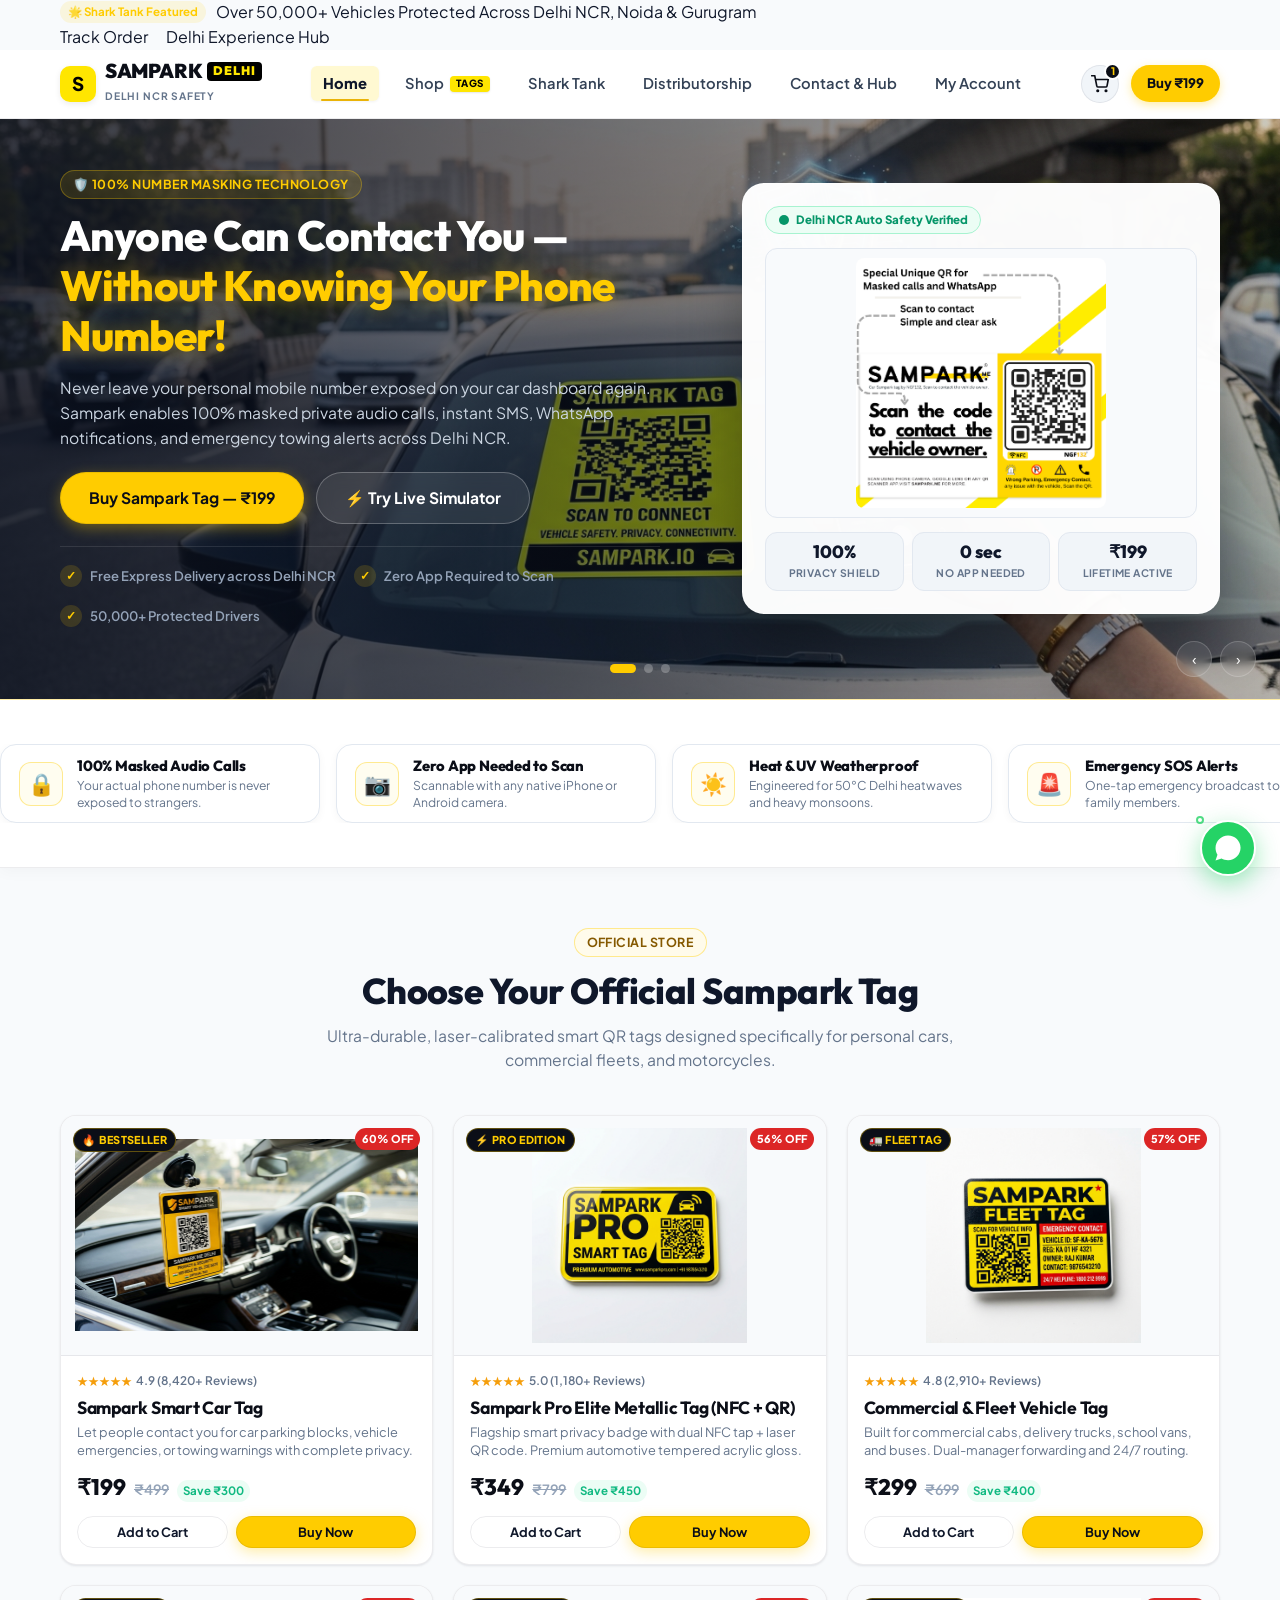
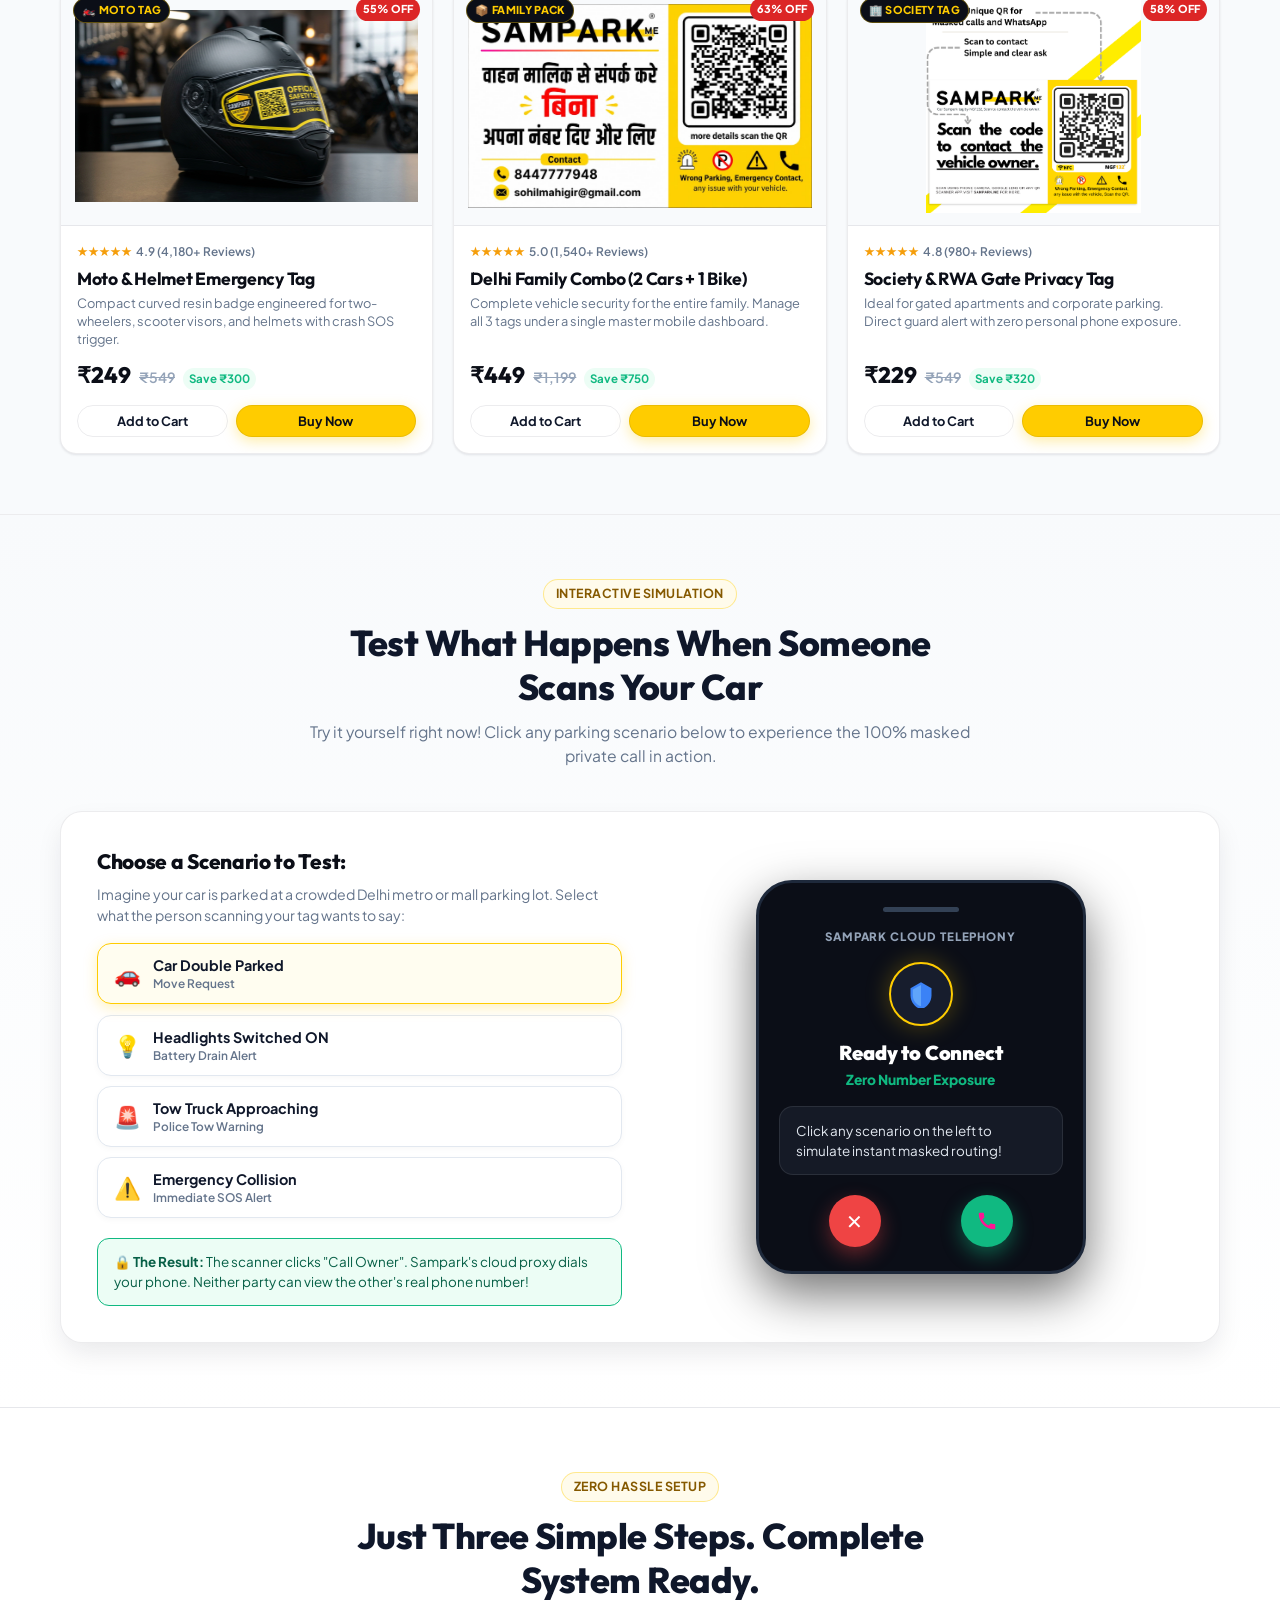
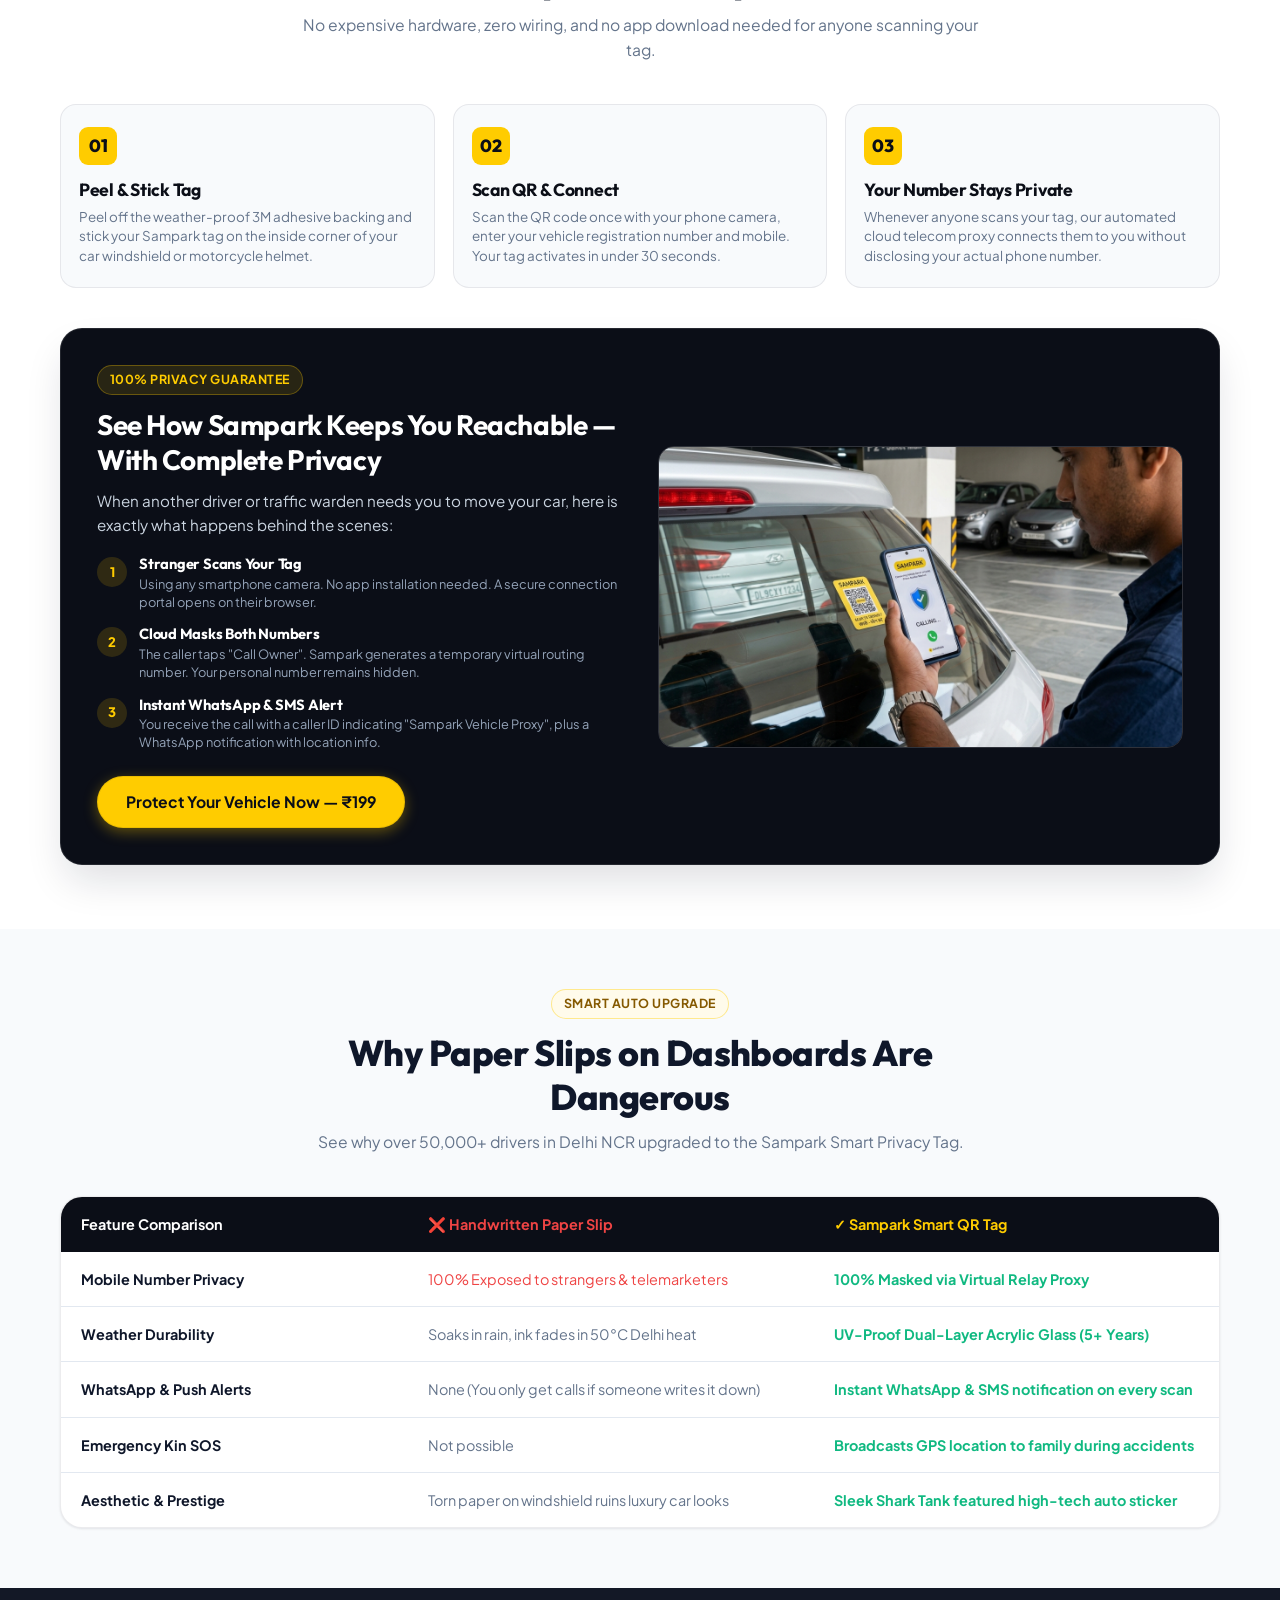
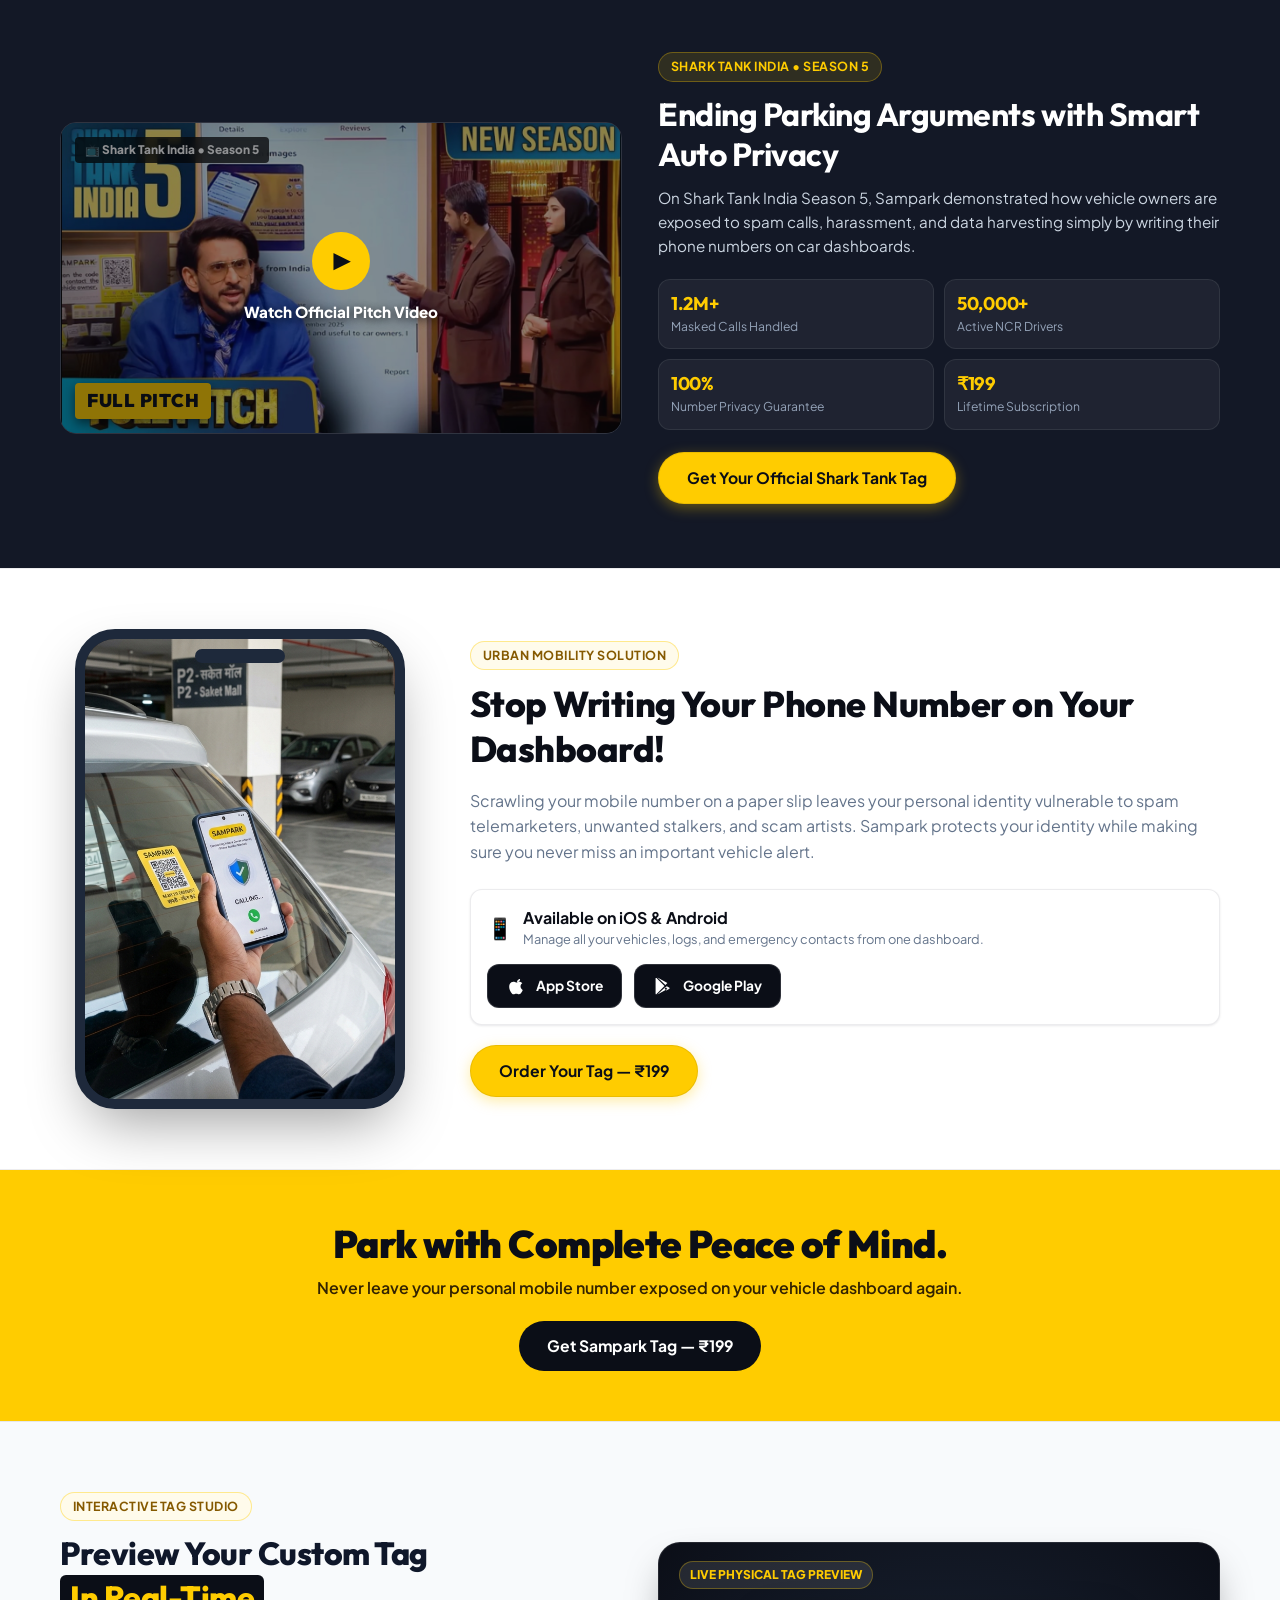
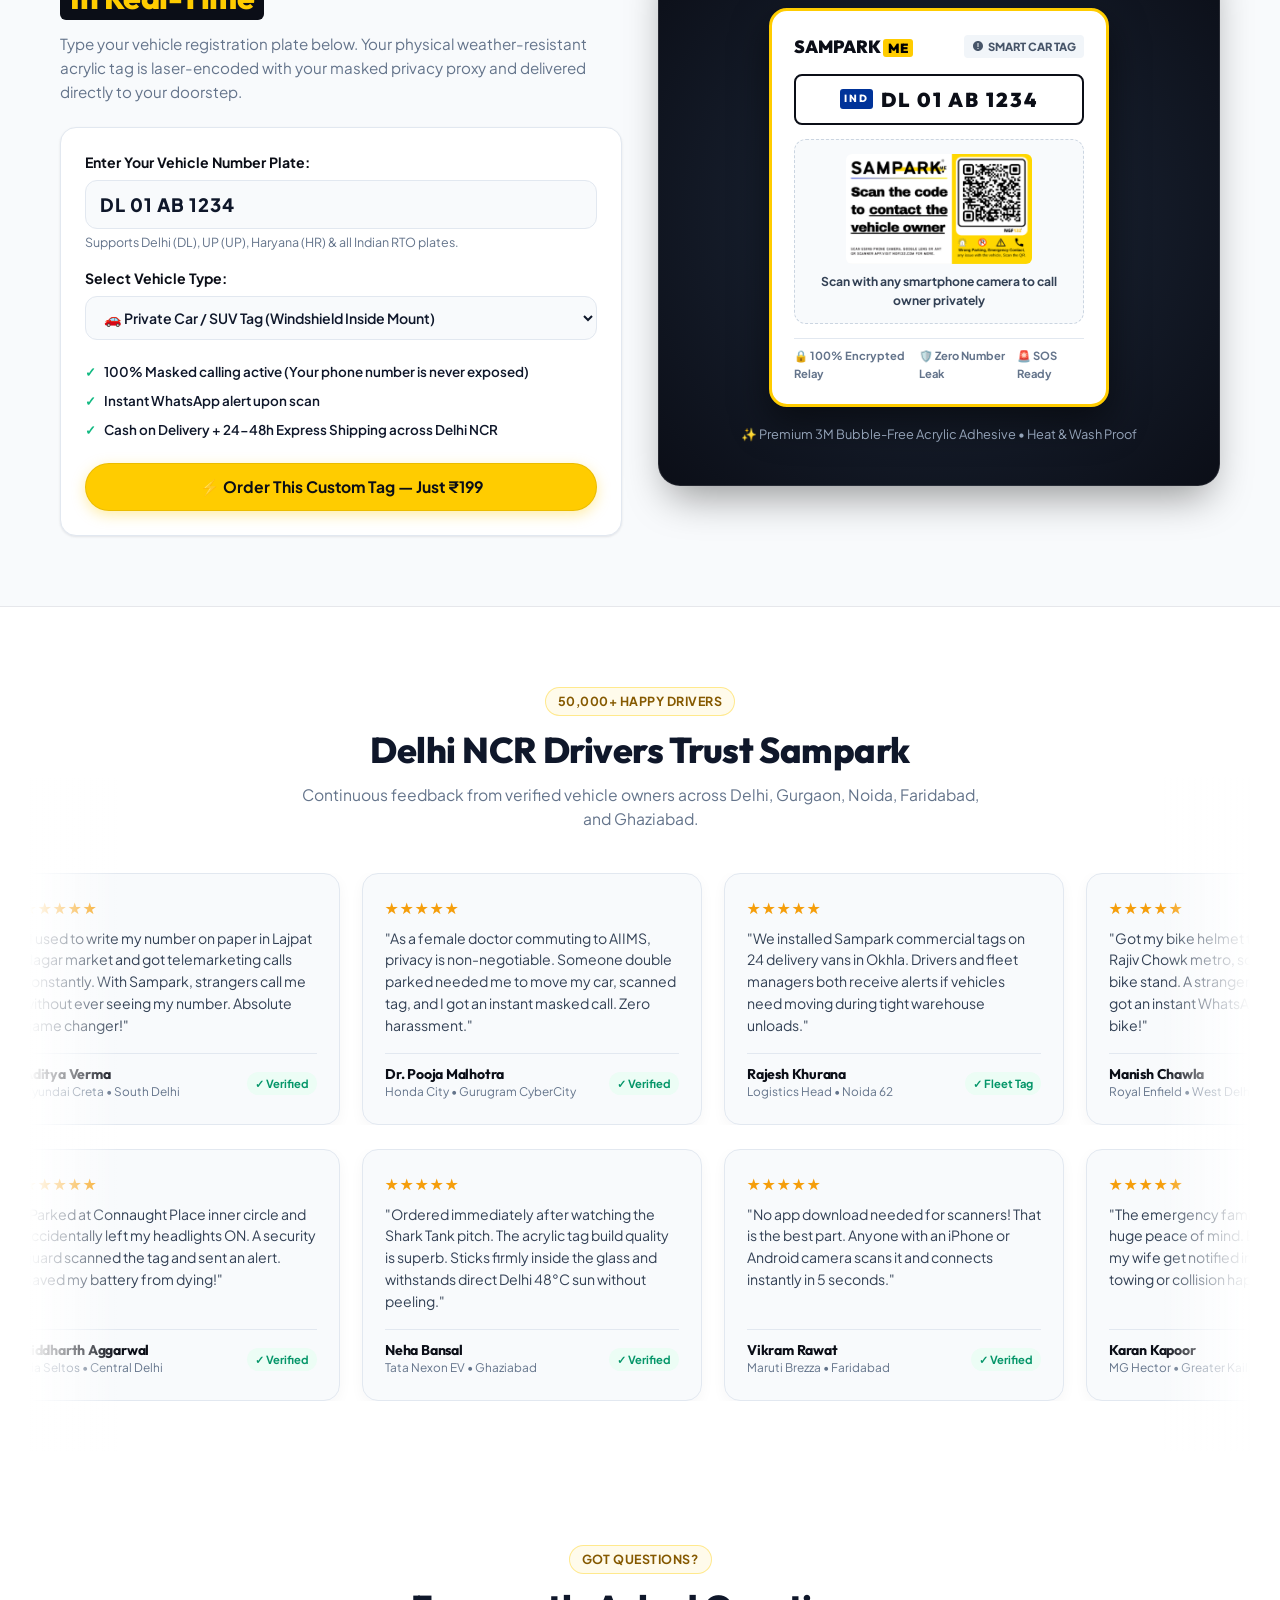
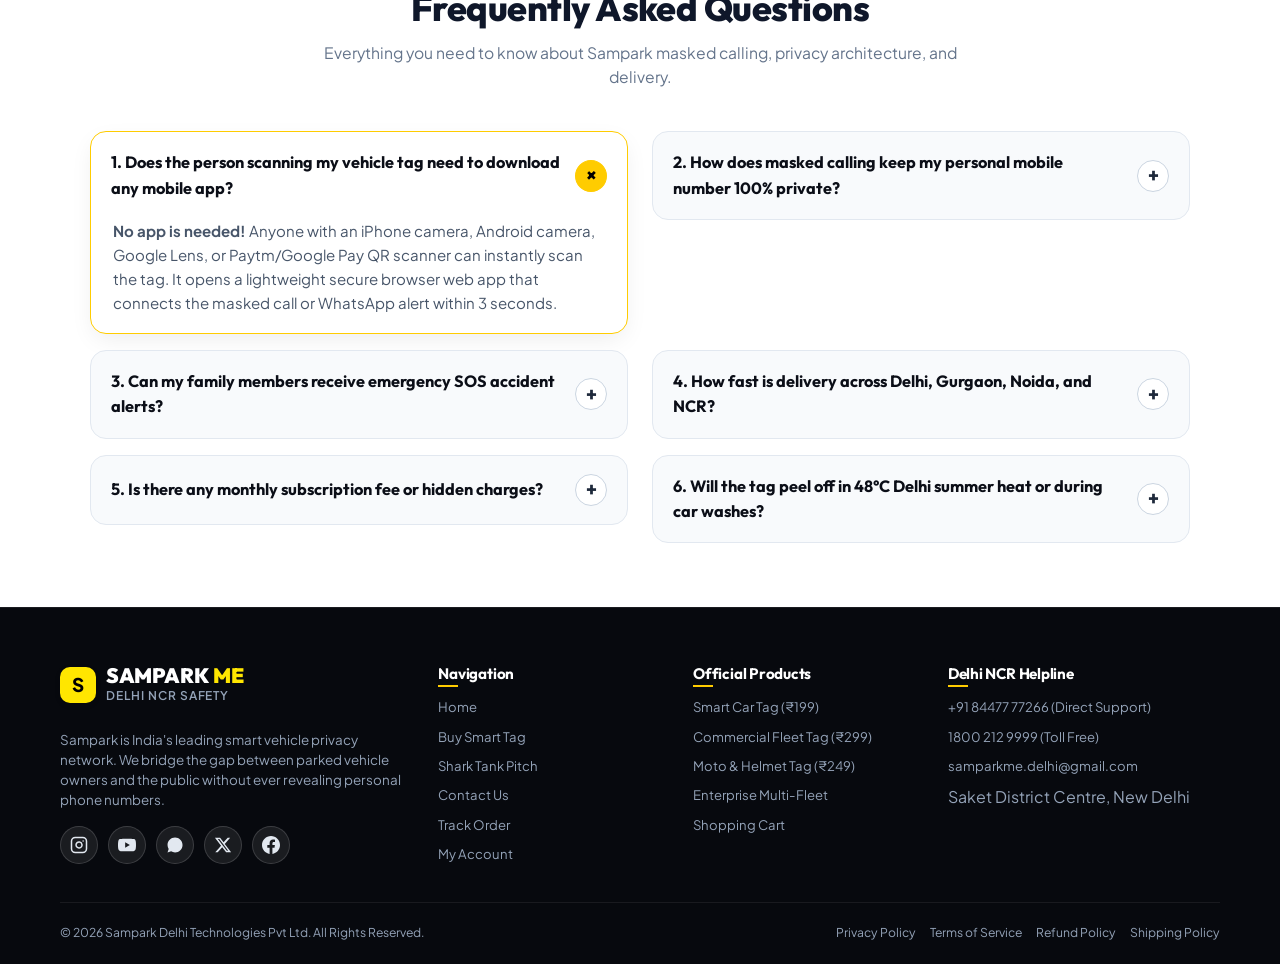
==== commit e8aee233: "updated code" ====
--- a/index.html
+++ b/index.html
@@ -6,11 +6,12 @@
   <title>Sampark Delhi — Smart Vehicle QR Privacy Tag | 100% Number Masked Calling</title>
   <meta name="description" content="Never write your personal mobile number on your car dashboard again. Sampark Smart Vehicle QR Tag enables 100% masked private calling and instant WhatsApp alerts. As seen on Shark Tank India.">
   <link rel="stylesheet" href="assets/css/style.css">
-  <link rel="icon" href="data:image/svg+xml,<svg xmlns='http://www.w3.org/2000/svg' viewBox='0 0 24 24' fill='%23FFCC00'><path d='M12 2L2 7l10 5 10-5-10-5zM2 17l10 5 10-5M2 12l10 5 10-5'/></svg>">
+  <link rel="icon" href="data:image/svg+xml,<svg xmlns='http://www.w3.org/2000/svg' viewBox='0 0 24 24' fill='%23FFCC00'>
 </head>
 <body>
 
   <!-- Top Announcement Bar -->
+    <!-- Top Announcement Bar -->
   <div class="top-announcement">
     <div class="container">
       <div style="display:flex; align-items:center; gap:10px;">
@@ -35,14 +36,14 @@
         </div>
       </a>
 
-            <!-- Desktop Navigation Menu -->
+      <!-- Desktop Navigation Menu -->
       <nav class="nav-menu">
         <a href="index.html" class="nav-link active">Home</a>
-        <a href="shop.html" class="nav-link">Shop <span class="nav-tag-badge">TAGS</span></a>
-        <a href="shark-tank.html" class="nav-link">Shark Tank</a>
-        <a href="distributorship.html" class="nav-link">Distributorship</a>
-        <a href="contact.html" class="nav-link">Contact & Hub</a>
-        <a href="account.html" class="nav-link">My Account</a>
+        <a href="shop.html" class="nav-link ">Shop <span class="nav-tag-badge">TAGS</span></a>
+        <a href="shark-tank.html" class="nav-link ">Shark Tank</a>
+        <a href="distributorship.html" class="nav-link ">Distributorship</a>
+        <a href="contact.html" class="nav-link ">Contact & Hub</a>
+        <a href="account.html" class="nav-link ">My Account</a>
       </nav>
 
       <!-- Action Buttons -->
@@ -84,14 +85,14 @@
         <button class="drawer-close">&times;</button>
       </div>
 
-            <nav class="drawer-nav">
+      <nav class="drawer-nav">
         <a href="index.html" class="active">🏠 Home</a>
-        <a href="shop.html" >🏷️ Shop Smart Tags</a>
-        <a href="shark-tank.html" >🦈 Shark Tank Pitch</a>
-        <a href="distributorship.html" >🤝 Distributorship (B2B)</a>
-        <a href="contact.html" >📍 Contact & Hub</a>
-        <a href="track-order.html" >📦 Track Your Order</a>
-        <a href="account.html" >👤 My Account & Tags</a>
+        <a href="shop.html" class="">🏷️ Shop Smart Tags</a>
+        <a href="shark-tank.html" class="">🦈 Shark Tank Pitch</a>
+        <a href="distributorship.html" class="">🤝 Distributorship (B2B)</a>
+        <a href="contact.html" class="">📍 Contact & Hub</a>
+        <a href="track-order.html" class="">📦 Track Your Order</a>
+        <a href="account.html" class="">👤 My Account & Tags</a>
       </nav>
 
       <div style="margin-top:auto; display:flex; flex-direction:column; gap:8px;">
@@ -166,7 +167,7 @@
       </div>
 
       <!-- Slide 2: Real Shark Tank India Featured -->
-      <div class="slide">
+      <div class="slide shark-tank-slide">
         <div class="slide-bg-overlay"></div>
         <img src="assets/images/hero-slider-2.jpg" alt="Shark Tank India Presentation" class="slide-bg-image">
         <div class="container slide-content-wrapper">
@@ -289,37 +290,130 @@
     </div>
   </section>
 
-  <!-- Feature Trust Strip -->
-  <section class="feature-strip">
-    <div class="container">
-      <div class="strip-grid">
-        <div class="strip-card">
-          <div class="strip-icon">🔒</div>
-          <div class="strip-info">
+    <!-- Infinite Running Feature Cards Marquee Strip (Matching Image 3) -->
+  <section class="feature-cards-marquee-section">
+    <div class="feature-marquee-container">
+            <div class="feature-marquee-track">
+        <div class="feature-marquee-card">
+          <div class="feature-card-icon">🔒</div>
+          <div class="feature-card-info">
             <h4>100% Masked Audio Calls</h4>
             <p>Your actual phone number is never exposed to strangers.</p>
           </div>
         </div>
 
-        <div class="strip-card">
-          <div class="strip-icon">📷</div>
-          <div class="strip-info">
+        <div class="feature-marquee-card">
+          <div class="feature-card-icon">📷</div>
+          <div class="feature-card-info">
             <h4>Zero App Needed to Scan</h4>
             <p>Scannable with any native iPhone or Android camera.</p>
           </div>
         </div>
 
-        <div class="strip-card">
-          <div class="strip-icon">☀️</div>
-          <div class="strip-info">
+        <div class="feature-marquee-card">
+          <div class="feature-card-icon">☀️</div>
+          <div class="feature-card-info">
             <h4>Heat & UV Weatherproof</h4>
             <p>Engineered for 50°C Delhi heatwaves and heavy monsoons.</p>
           </div>
         </div>
 
-        <div class="strip-card">
-          <div class="strip-icon">🚨</div>
-          <div class="strip-info">
+        <div class="feature-marquee-card">
+          <div class="feature-card-icon">🚨</div>
+          <div class="feature-card-info">
+            <h4>Emergency SOS Alerts</h4>
+            <p>One-tap emergency broadcast to your family members.</p>
+          </div>
+        </div>
+        <div class="feature-marquee-card">
+          <div class="feature-card-icon">🔒</div>
+          <div class="feature-card-info">
+            <h4>100% Masked Audio Calls</h4>
+            <p>Your actual phone number is never exposed to strangers.</p>
+          </div>
+        </div>
+
+        <div class="feature-marquee-card">
+          <div class="feature-card-icon">📷</div>
+          <div class="feature-card-info">
+            <h4>Zero App Needed to Scan</h4>
+            <p>Scannable with any native iPhone or Android camera.</p>
+          </div>
+        </div>
+
+        <div class="feature-marquee-card">
+          <div class="feature-card-icon">☀️</div>
+          <div class="feature-card-info">
+            <h4>Heat & UV Weatherproof</h4>
+            <p>Engineered for 50°C Delhi heatwaves and heavy monsoons.</p>
+          </div>
+        </div>
+
+        <div class="feature-marquee-card">
+          <div class="feature-card-icon">🚨</div>
+          <div class="feature-card-info">
+            <h4>Emergency SOS Alerts</h4>
+            <p>One-tap emergency broadcast to your family members.</p>
+          </div>
+        </div>
+        <div class="feature-marquee-card">
+          <div class="feature-card-icon">🔒</div>
+          <div class="feature-card-info">
+            <h4>100% Masked Audio Calls</h4>
+            <p>Your actual phone number is never exposed to strangers.</p>
+          </div>
+        </div>
+
+        <div class="feature-marquee-card">
+          <div class="feature-card-icon">📷</div>
+          <div class="feature-card-info">
+            <h4>Zero App Needed to Scan</h4>
+            <p>Scannable with any native iPhone or Android camera.</p>
+          </div>
+        </div>
+
+        <div class="feature-marquee-card">
+          <div class="feature-card-icon">☀️</div>
+          <div class="feature-card-info">
+            <h4>Heat & UV Weatherproof</h4>
+            <p>Engineered for 50°C Delhi heatwaves and heavy monsoons.</p>
+          </div>
+        </div>
+
+        <div class="feature-marquee-card">
+          <div class="feature-card-icon">🚨</div>
+          <div class="feature-card-info">
+            <h4>Emergency SOS Alerts</h4>
+            <p>One-tap emergency broadcast to your family members.</p>
+          </div>
+        </div>
+        <div class="feature-marquee-card">
+          <div class="feature-card-icon">🔒</div>
+          <div class="feature-card-info">
+            <h4>100% Masked Audio Calls</h4>
+            <p>Your actual phone number is never exposed to strangers.</p>
+          </div>
+        </div>
+
+        <div class="feature-marquee-card">
+          <div class="feature-card-icon">📷</div>
+          <div class="feature-card-info">
+            <h4>Zero App Needed to Scan</h4>
+            <p>Scannable with any native iPhone or Android camera.</p>
+          </div>
+        </div>
+
+        <div class="feature-marquee-card">
+          <div class="feature-card-icon">☀️</div>
+          <div class="feature-card-info">
+            <h4>Heat & UV Weatherproof</h4>
+            <p>Engineered for 50°C Delhi heatwaves and heavy monsoons.</p>
+          </div>
+        </div>
+
+        <div class="feature-marquee-card">
+          <div class="feature-card-icon">🚨</div>
+          <div class="feature-card-info">
             <h4>Emergency SOS Alerts</h4>
             <p>One-tap emergency broadcast to your family members.</p>
           </div>
@@ -337,15 +431,15 @@
         <p>Ultra-durable, laser-calibrated smart QR tags designed specifically for personal cars, commercial fleets, and motorcycles.</p>
       </div>
 
-      <div class="products-grid">
+            <div class="products-grid">
 
         <!-- Product 1: Car Sampark Tag -->
         <div class="product-card" id="card-car-tag">
-          <span class="product-badge-float">🔥 Delhi Bestseller</span>
+          <span class="product-badge-float">🔥 Bestseller</span>
           <span class="product-badge-discount">60% OFF</span>
-          <div class="product-img-wrapper">
+          <a href="product-single.html?id=car-tag" class="product-img-wrapper" title="View Product Details">
             <img src="assets/images/car-tag-hd.jpg" alt="Sampark Car Tag">
-          </div>
+          </a>
           <div class="product-details">
             <div class="product-rating">
               <span class="rating-stars">★★★★★</span>
@@ -357,16 +451,6 @@
             <p class="product-snippet">
               Let people contact you for car parking blocks, vehicle emergencies, or towing warnings with complete privacy.
             </p>
-            <div class="product-features-list">
-              <div class="product-feature-item">
-                <svg width="14" height="14" viewBox="0 0 24 24" fill="currentColor"><path d="M9 16.17L4.83 12l-1.42 1.41L9 19 21 7l-1.41-1.41z"/></svg>
-                <span>UV-Resistant Dual-Layer Acrylic Glass</span>
-              </div>
-              <div class="product-feature-item">
-                <svg width="14" height="14" viewBox="0 0 24 24" fill="currentColor"><path d="M9 16.17L4.83 12l-1.42 1.41L9 19 21 7l-1.41-1.41z"/></svg>
-                <span>Instant Masked Call Proxy & WhatsApp Alert</span>
-              </div>
-            </div>
             <div class="product-pricing-row">
               <span class="price-current">₹199</span>
               <span class="price-original">₹499</span>
@@ -393,13 +477,57 @@
           </div>
         </div>
 
-        <!-- Product 2: Commercial & Fleet Tag -->
+        <!-- Product 2: NEW Sampark Pro Elite Tag (NFC + QR) -->
+        <div class="product-card" id="card-pro-tag">
+          <span class="product-badge-float">⚡ Pro Edition</span>
+          <span class="product-badge-discount">56% OFF</span>
+          <a href="product-single.html?id=pro-tag" class="product-img-wrapper" title="View Product Details">
+            <img src="assets/images/product-pro-tag.jpg" alt="Sampark Pro Smart Tag">
+          </a>
+          <div class="product-details">
+            <div class="product-rating">
+              <span class="rating-stars">★★★★★</span>
+              <span class="rating-count">5.0 (1,180+ Reviews)</span>
+            </div>
+            <h3 class="product-title">
+              <a href="product-single.html?id=pro-tag">Sampark Pro Elite Metallic Tag (NFC + QR)</a>
+            </h3>
+            <p class="product-snippet">
+              Flagship smart privacy badge with dual NFC tap + laser QR code. Premium automotive tempered acrylic gloss.
+            </p>
+            <div class="product-pricing-row">
+              <span class="price-current">₹349</span>
+              <span class="price-original">₹799</span>
+              <span class="price-save">Save ₹450</span>
+            </div>
+            <div class="product-action-row">
+              <button class="btn btn-outline btn-sm" data-add-cart
+                data-id="pro-tag"
+                data-name="Sampark Pro Elite Metallic Tag"
+                data-price="349"
+                data-original="799"
+                data-image="assets/images/product-pro-tag.jpg">
+                Add to Cart
+              </button>
+              <button class="btn btn-primary btn-sm" data-buy-now
+                data-id="pro-tag"
+                data-name="Sampark Pro Elite Metallic Tag"
+                data-price="349"
+                data-original="799"
+                data-image="assets/images/product-pro-tag.jpg">
+                Buy Now
+              </button>
+            </div>
+          </div>
+        </div>
+
+        <!-- Product 3: Commercial & Fleet Tag -->
         <div class="product-card" id="card-fleet-tag">
-          <span class="product-badge-float">🚛 Fleet / Commercial</span>
+          <span class="product-badge-float">🚛 Fleet Tag</span>
           <span class="product-badge-discount">57% OFF</span>
-          <div class="product-img-wrapper">
+          <a href="product-single.html?id=fleet-tag" class="product-img-wrapper" title="View Product Details">
             <img src="assets/images/product-fleet.jpg" alt="Sampark Fleet Tag">
-          </div>
+          </a>
           <div class="product-details">
             <div class="product-rating">
               <span class="rating-stars">★★★★★</span>
@@ -411,16 +539,6 @@
             <p class="product-snippet">
               Built for commercial cabs, delivery trucks, school vans, and buses. Dual-manager forwarding and 24/7 routing.
             </p>
-            <div class="product-features-list">
-              <div class="product-feature-item">
-                <svg width="14" height="14" viewBox="0 0 24 24" fill="currentColor"><path d="M9 16.17L4.83 12l-1.42 1.41L9 19 21 7l-1.41-1.41z"/></svg>
-                <span>Industrial Reflective Night-Glow Frame</span>
-              </div>
-              <div class="product-feature-item">
-                <svg width="14" height="14" viewBox="0 0 24 24" fill="currentColor"><path d="M9 16.17L4.83 12l-1.42 1.41L9 19 21 7l-1.41-1.41z"/></svg>
-                <span>Dual Call Failover: Driver + Fleet Manager</span>
-              </div>
-            </div>
             <div class="product-pricing-row">
               <span class="price-current">₹299</span>
               <span class="price-original">₹699</span>
@@ -447,13 +565,13 @@
           </div>
         </div>
 
-        <!-- Product 3: Moto & Helmet Tag -->
+        <!-- Product 4: Moto & Helmet Tag -->
         <div class="product-card" id="card-bike-tag">
-          <span class="product-badge-float">🏍️ Bike & Helmet</span>
+          <span class="product-badge-float">🏍️ Moto Tag</span>
           <span class="product-badge-discount">55% OFF</span>
-          <div class="product-img-wrapper">
+          <a href="product-single.html?id=bike-tag" class="product-img-wrapper" title="View Product Details">
             <img src="assets/images/bike-tag-hd.jpg" alt="Sampark Moto Tag">
-          </div>
+          </a>
           <div class="product-details">
             <div class="product-rating">
               <span class="rating-stars">★★★★★</span>
@@ -465,16 +583,6 @@
             <p class="product-snippet">
               Compact curved resin badge engineered for two-wheelers, scooter visors, and helmets with crash SOS trigger.
             </p>
-            <div class="product-features-list">
-              <div class="product-feature-item">
-                <svg width="14" height="14" viewBox="0 0 24 24" fill="currentColor"><path d="M9 16.17L4.83 12l-1.42 1.41L9 19 21 7l-1.41-1.41z"/></svg>
-                <span>Curved Surface Polymer 3M Bonding</span>
-              </div>
-              <div class="product-feature-item">
-                <svg width="14" height="14" viewBox="0 0 24 24" fill="currentColor"><path d="M9 16.17L4.83 12l-1.42 1.41L9 19 21 7l-1.41-1.41z"/></svg>
-                <span>Accident Crash SOS & Emergency Contact</span>
-              </div>
-            </div>
             <div class="product-pricing-row">
               <span class="price-current">₹249</span>
               <span class="price-original">₹549</span>
@@ -501,6 +609,94 @@
           </div>
         </div>
 
+        <!-- Product 5: Delhi Family Value Pack -->
+        <div class="product-card" id="card-combo-tag">
+          <span class="product-badge-float">📦 Family Pack</span>
+          <span class="product-badge-discount">63% OFF</span>
+          <a href="product-single.html?id=combo-pack" class="product-img-wrapper" title="View Product Details">
+            <img src="assets/images/ref-product-gallery.png" alt="Sampark Family Pack">
+          </a>
+          <div class="product-details">
+            <div class="product-rating">
+              <span class="rating-stars">★★★★★</span>
+              <span class="rating-count">5.0 (1,540+ Reviews)</span>
+            </div>
+            <h3 class="product-title">
+              <a href="product-single.html?id=combo-pack">Delhi Family Combo (2 Cars + 1 Bike)</a>
+            </h3>
+            <p class="product-snippet">
+              Complete vehicle security for the entire family. Manage all 3 tags under a single master mobile dashboard.
+            </p>
+            <div class="product-pricing-row">
+              <span class="price-current">₹449</span>
+              <span class="price-original">₹1,199</span>
+              <span class="price-save">Save ₹750</span>
+            </div>
+            <div class="product-action-row">
+              <button class="btn btn-outline btn-sm" data-add-cart
+                data-id="combo-pack"
+                data-name="Delhi Family Combo Pack (2 Cars + 1 Bike)"
+                data-price="449"
+                data-original="1199"
+                data-image="assets/images/ref-product-gallery.png">
+                Add to Cart
+              </button>
+              <button class="btn btn-primary btn-sm" data-buy-now
+                data-id="combo-pack"
+                data-name="Delhi Family Combo Pack (2 Cars + 1 Bike)"
+                data-price="449"
+                data-original="1199"
+                data-image="assets/images/ref-product-gallery.png">
+                Buy Now
+              </button>
+            </div>
+          </div>
+        </div>
+
+        <!-- Product 6: Society & Residential Gate Tag -->
+        <div class="product-card" id="card-society-tag">
+          <span class="product-badge-float">🏢 Society Tag</span>
+          <span class="product-badge-discount">58% OFF</span>
+          <a href="product-single.html?id=society-tag" class="product-img-wrapper" title="View Product Details">
+            <img src="assets/images/ref-car-pack-1.png" alt="Sampark Society Tag">
+          </a>
+          <div class="product-details">
+            <div class="product-rating">
+              <span class="rating-stars">★★★★★</span>
+              <span class="rating-count">4.8 (980+ Reviews)</span>
+            </div>
+            <h3 class="product-title">
+              <a href="product-single.html?id=society-tag">Society & RWA Gate Privacy Tag</a>
+            </h3>
+            <p class="product-snippet">
+              Ideal for gated apartments and corporate parking. Direct guard alert with zero personal phone exposure.
+            </p>
+            <div class="product-pricing-row">
+              <span class="price-current">₹229</span>
+              <span class="price-original">₹549</span>
+              <span class="price-save">Save ₹320</span>
+            </div>
+            <div class="product-action-row">
+              <button class="btn btn-outline btn-sm" data-add-cart
+                data-id="society-tag"
+                data-name="Society & RWA Gate Privacy Tag"
+                data-price="229"
+                data-original="549"
+                data-image="assets/images/ref-car-pack-1.png">
+                Add to Cart
+              </button>
+              <button class="btn btn-primary btn-sm" data-buy-now
+                data-id="society-tag"
+                data-name="Society & RWA Gate Privacy Tag"
+                data-price="229"
+                data-original="549"
+                data-image="assets/images/ref-car-pack-1.png">
+                Buy Now
+              </button>
+            </div>
+          </div>
+        </div>
+
       </div>
     </div>
   </section>
@@ -514,62 +710,89 @@
         <p>Try it yourself right now! Click any parking scenario below to experience the 100% masked private call in action.</p>
       </div>
 
-      <div class="simulator-box">
+            <div class="simulator-box">
         <!-- Controls Column -->
-        <div>
-          <h3 style="font-size:1.3rem; margin-bottom:12px;">Choose a Scenario to Test:</h3>
-          <p style="color:var(--text-muted); font-size:0.88rem; margin-bottom:18px;">
+        <div class="sim-controls-col">
+          <h3 class="sim-headline">Choose a Scenario to Test:</h3>
+          <p class="sim-subtext">
             Imagine your car is parked at a crowded Delhi metro or mall parking lot. Select what the person scanning your tag wants to say:
           </p>
 
-          <div style="display:flex; flex-direction:column; gap:10px; margin-bottom:20px;">
-            <button onclick="runSimulator('Car Double Parked', '🚗 Moving Request: Please move your car, parking blocked.')" class="btn btn-outline" style="text-align:left; justify-content:flex-start; border-radius:12px; padding:12px;">
-              <span>🚗</span> <strong>Car Double Parked / Move Request</strong>
+          <div class="sim-mobile-hint">
+            <span>👉 Swipe to choose alert scenario</span>
+            <span class="sim-hint-dots">••••</span>
+          </div>
+
+          <div class="sim-scenarios-track">
+            <button onclick="runSimulator('Car Double Parked', '🚗 Moving Request: Please move your car, parking blocked.')" class="sim-scenario-btn active">
+              <span class="scen-icon">🚗</span>
+              <div class="scen-info">
+                <strong>Car Double Parked</strong>
+                <small>Move Request</small>
+              </div>
             </button>
-            <button onclick="runSimulator('Headlights Left On', '💡 Car Alert: Your headlamps are switched ON in parking.')" class="btn btn-outline" style="text-align:left; justify-content:flex-start; border-radius:12px; padding:12px;">
-              <span>💡</span> <strong>Headlights Left Switched ON</strong>
+            <button onclick="runSimulator('Headlights Left On', '💡 Car Alert: Your headlamps are switched ON in parking.')" class="sim-scenario-btn">
+              <span class="scen-icon">💡</span>
+              <div class="scen-info">
+                <strong>Headlights Switched ON</strong>
+                <small>Battery Drain Alert</small>
+              </div>
             </button>
-            <button onclick="runSimulator('Tow Truck Warning', '🚨 Urgent Alert: Traffic police tow van is approaching your car.')" class="btn btn-outline" style="text-align:left; justify-content:flex-start; border-radius:12px; padding:12px;">
-              <span>🚨</span> <strong>Tow Truck Approaching Warning</strong>
+            <button onclick="runSimulator('Tow Truck Warning', '🚨 Urgent Alert: Traffic police tow van is approaching your car.')" class="sim-scenario-btn">
+              <span class="scen-icon">🚨</span>
+              <div class="scen-info">
+                <strong>Tow Truck Approaching</strong>
+                <small>Police Tow Warning</small>
+              </div>
             </button>
-            <button onclick="runSimulator('Accident SOS', '⚠️ Emergency: Vehicle involved in minor collision.')" class="btn btn-outline" style="text-align:left; justify-content:flex-start; border-radius:12px; padding:12px;">
-              <span>⚠️</span> <strong>Emergency Collision SOS</strong>
+            <button onclick="runSimulator('Accident SOS', '⚠️ Emergency: Vehicle involved in minor collision.')" class="sim-scenario-btn">
+              <span class="scen-icon">⚠️</span>
+              <div class="scen-info">
+                <strong>Emergency Collision</strong>
+                <small>Immediate SOS Alert</small>
+              </div>
             </button>
           </div>
 
-          <div style="background:#ECFDF5; border:1px solid #10B981; border-radius:10px; padding:12px; font-size:0.82rem; color:#065F46;">
+          <div class="sim-result-box">
             🔒 <strong>The Result:</strong> The scanner clicks "Call Owner". Sampark's cloud proxy dials your phone. Neither party can view the other's real phone number!
           </div>
         </div>
 
-        <!-- Simulated Phone Screen Column -->
-        <div style="text-align:center;">
+                <!-- Simulated Phone Screen Column (Pixel-Perfect Matching Image 3) -->
+        <div class="sim-phone-col">
           <div class="sim-phone-screen">
             <div class="sim-phone-notch"></div>
-            <div style="font-size:0.7rem; color:#94A3B8; margin-bottom:8px;">SAMPARK CLOUD TELEPHONY</div>
-
-            <div style="width:54px; height:54px; border-radius:50%; background:rgba(255,204,0,0.2); border:2px solid var(--primary); display:flex; align-items:center; justify-content:center; margin:0 auto 12px auto; font-size:1.6rem;">
-              🛡️
-            </div>
-
-            <h4 style="color:#FFFFFF; font-size:1.1rem; margin-bottom:4px;" id="sim-status-title">Ready to Connect</h4>
-            <div style="font-size:0.8rem; color:#10B981; font-weight:700;" id="sim-status-sub">Zero Number Exposure</div>
-
-            <div style="background:rgba(255,255,255,0.06); border-radius:10px; padding:12px; margin:16px 0; text-align:left; font-size:0.8rem; color:#CBD5E1;" id="sim-scenario-box">
+            <div class="sim-screen-header">SAMPARK CLOUD TELEPHONY</div>
+
+            <div class="sim-shield-badge">
+              <svg width="28" height="28" viewBox="0 0 24 24" fill="none">
+                <path d="M12 2L3 7v6c0 5.55 3.84 10.74 9 12 5.16-1.26 9-6.45 9-12V7l-9-5z" fill="#3B82F6"/>
+                <path d="M12 4.18L5 8.07v4.93c0 4.33 2.99 8.38 7 9.42V4.18z" fill="#60A5FA"/>
+              </svg>
+            </div>
+
+            <h4 class="sim-screen-title" id="sim-status-title">Ready to Connect</h4>
+            <div class="sim-screen-sub" id="sim-status-sub">Zero Number Exposure</div>
+
+            <div class="sim-scenario-bubble" id="sim-scenario-box">
               Click any scenario on the left to simulate instant masked routing!
             </div>
 
-            <div style="display:flex; justify-content:space-around; margin-top:16px;">
-              <div style="width:42px; height:42px; border-radius:50%; background:#EF4444; display:flex; align-items:center; justify-content:center; font-size:1.1rem;">
+            <div class="sim-call-actions">
+              <button type="button" class="sim-call-btn btn-decline" aria-label="End Simulation" onclick="resetSimulator()">
                 ✕
-              </div>
-              <div style="width:42px; height:42px; border-radius:50%; background:#10B981; display:flex; align-items:center; justify-content:center; font-size:1.1rem;">
-                📞
-              </div>
-            </div>
-          </div>
-        </div>
-      </div>
+              </button>
+              <button type="button" class="sim-call-btn btn-accept" aria-label="Accept Masked Call" onclick="triggerMaskedVoice()">
+                <svg width="22" height="22" viewBox="0 0 24 24" fill="#FF1493">
+                  <path d="M20.01 15.38c-1.23 0-2.42-.2-3.53-.56a.977.977 0 0 0-1.01.24l-1.57 1.97c-2.83-1.35-5.48-3.9-6.89-6.83l1.95-1.66c.27-.28.35-.67.24-1.02-.37-1.11-.56-2.3-.56-3.53 0-.54-.45-.99-.99-.99H4.19C3.65 3 3 3.24 3 3.99 3 13.28 10.73 21 20.01 21c.71 0 .99-.63.99-1.18v-3.45c0-.54-.45-.99-.99-.99z"/>
+                </svg>
+              </button>
+            </div>
+          </div>
+        </div>
+      </div>
+</div>
     </div>
   </section>
 
@@ -662,8 +885,8 @@
         <p>See why over 50,000+ drivers in Delhi NCR upgraded to the Sampark Smart Privacy Tag.</p>
       </div>
 
-      <div style="background:#FFFFFF; border:1px solid var(--border-light); border-radius:var(--radius-xl); overflow-x:auto; box-shadow:var(--shadow-sm);">
-        <table style="width:100%; min-width:620px; border-collapse:collapse; text-align:left; font-size:0.9rem;">
+      <div class="comparison-table-wrapper">
+        <table class="comparison-table">
           <thead style="background:#0B0E17; color:#FFFFFF;">
             <tr>
               <th style="padding:16px 20px;">Feature Comparison</th>
@@ -823,14 +1046,14 @@
         <!-- Left Form Column -->
         <div class="customizer-form-side">
           <div class="section-tag">Interactive Tag Studio</div>
-          <h2 style="font-size:clamp(1.75rem, 2.8vw, 2.3rem); font-weight:800; margin-bottom:12px;">
-            Preview Your Custom Tag <span style="color:var(--primary); background:var(--dark-900); padding:2px 10px; border-radius:6px;">In Real-Time</span>
+          <h2 class="tag-studio-heading">
+            Preview Your Custom Tag <span class="tag-studio-badge">In Real-Time</span>
           </h2>
           <p style="color:var(--text-muted); font-size:0.95rem; line-height:1.55; margin-bottom:24px;">
             Type your vehicle registration plate below. Your physical weather-resistant acrylic tag is laser-encoded with your masked privacy proxy and delivered directly to your doorstep.
           </p>
 
-          <div style="background:#FFFFFF; border:1px solid #E2E8F0; border-radius:var(--radius-lg); padding:24px; box-shadow:var(--shadow-sm); display:flex; flex-direction:column; gap:16px;">
+          <div class="customizer-form-card">
             <div class="form-group" style="margin-bottom:0;">
               <label for="custom-plate-input" style="font-weight:700; font-size:0.88rem; color:var(--dark-900); margin-bottom:6px; display:block;">
                 Enter Your Vehicle Number Plate:
@@ -1462,10 +1685,10 @@
 
   <!-- Toast Notification Container -->
     <!-- Fixed Floating Chat on WhatsApp Widget -->
-  <a href="https://wa.me/918447777266?text=Hello%20Sampark%20Delhi%2C%20I%20need%20help%20with%20my%20order"
+      <!-- Fixed Floating Chat on WhatsApp Widget (Pure Icon) -->
+  <a href="https://wa.me/918447777266?text=Hello%20Sampark%20Delhi%2C%20I%20have%20a%20question%20about%20smart%20vehicle%20tags."
      target="_blank" rel="noopener noreferrer" class="floating-whatsapp" id="floating-whatsapp-btn" aria-label="Chat on WhatsApp">
     <svg viewBox="0 0 24 24"><path d="M12.04 2C6.516 2 2.028 6.488 2.028 12.012c0 1.954.56 3.784 1.536 5.334L2 22l4.81-1.523c1.488.887 3.226 1.385 5.23 1.385 5.524 0 10.012-4.488 10.012-10.012S17.564 2 12.04 2zm5.432 12.382c-.301-.15-1.78-.879-2.056-.98-.275-.1-.475-.15-.675.15-.199.3-.774.98-.949 1.18-.175.2-.349.225-.65.075-.301-.15-1.272-.469-2.423-1.496-.895-.798-1.5-1.784-1.675-2.084-.175-.3-.019-.462.131-.611.136-.134.301-.35.451-.525.15-.175.2-.3.3-.5.1-.2.05-.375-.025-.525-.075-.15-.675-1.628-.925-2.228-.243-.585-.49-.505-.675-.515-.175-.01-.375-.01-.575-.01s-.525.075-.8.375c-.275.3-1.05 1.025-1.05 2.5s1.075 2.899 1.225 3.1c.15.2 2.115 3.23 5.124 4.53.716.31 1.275.495 1.71.634.719.229 1.373.197 1.89.12.576-.086 1.78-.727 2.03-1.428.25-.7.25-1.302.175-1.428-.075-.126-.275-.201-.576-.351z"/></svg>
-    <span class="whatsapp-text">Chat on WhatsApp</span>
     <span class="whatsapp-pulse"></span>
   </a>
 
@@ -1475,7 +1698,22 @@
   <script src="assets/js/main.js"></script>
 
   <script>
+    function resetSimulator() {
+      document.getElementById('sim-status-title').textContent = 'Ready to Connect';
+      document.getElementById('sim-status-sub').textContent = 'Zero Number Exposure';
+      document.getElementById('sim-scenario-box').textContent = 'Click any scenario on the left to simulate instant masked routing!';
+      document.querySelectorAll('.sim-scenario-btn').forEach(b => b.classList.remove('active'));
+    }
+
+    function triggerMaskedVoice() {
+      window.SamparkApp.showToastMessage('📞 Connecting 100% Masked Cloud Relay... Your number is protected!');
+    }
+
     function runSimulator(title, message) {
+      document.querySelectorAll('.sim-scenario-btn').forEach(b => b.classList.remove('active'));
+      if (window.event && window.event.currentTarget) {
+        window.event.currentTarget.classList.add('active');
+      }
       document.getElementById('sim-status-title').textContent = title;
       document.getElementById('sim-status-sub').textContent = 'Dialing Virtual Proxy...';
       document.getElementById('sim-scenario-box').innerHTML = `
--- a/assets/css/style.css
+++ b/assets/css/style.css
@@ -948,7 +948,7 @@
    PRODUCT CARDS (COMPACT & PROPORTIONAL)
    ========================================================================== */
 .products-section {
-  padding: 64px 0;
+  padding: 20px 0;
   background: var(--light-bg);
 }
 
@@ -1006,26 +1006,37 @@
 }
 
 .product-img-wrapper {
-  background: #0B0E17;
-  padding: 0;
-  display: block;
+  display: flex;
+  text-decoration: none;
+  cursor: pointer;
+  background: #F8FAFC;
+  padding: 14px;
+  display: flex;
+  align-items: center;
+  justify-content: center;
   position: relative;
   overflow: hidden;
   width: 100%;
-  height: 200px;
+  height: 240px;
   border-bottom: 1px solid var(--border-light);
 }
 
 .product-img-wrapper img {
-  width: 100%;
-  height: 100%;
-  object-fit: cover;
-  object-position: center;
+  pointer-events: none;
+  user-select: none;
+  max-width: 100%;
+  max-height: 215px;
+  width: auto;
+  height: auto;
+  object-fit: contain;
   transition: transform 0.4s ease;
   display: block;
+  margin: 0 auto;
 }
 
 .product-card:hover .product-img-wrapper img {
+  pointer-events: none;
+  user-select: none;
   transform: scale(1.04);
 }
 
@@ -1070,7 +1081,7 @@
 }
 
 .product-features-list {
-  display: flex;
+  display: none !important;
   flex-direction: column;
   gap: 5px;
   margin-bottom: 12px;
@@ -1261,7 +1272,7 @@
    INTERACTIVE SCAN SIMULATOR WIDGET (NEW INNOVATIVE FEATURE)
    ========================================================================== */
 .simulator-section {
-  padding: 64px 0;
+  padding: 20px 0;
   background: linear-gradient(180deg, #F8FAFC 0%, #FFFFFF 100%);
   border-top: 1px solid var(--border-light);
   border-bottom: 1px solid var(--border-light);
@@ -1654,7 +1665,7 @@
    DEMO REEL & APP DOWNLOAD SECTION (LANDING PAGE)
    ========================================================================== */
 .demo-reel-section {
-  padding: 80px 0;
+  padding: 40px 0;
   background: #FFFFFF;
   border-top: 1px solid var(--border-light);
   border-bottom: 1px solid var(--border-light);
@@ -2526,7 +2537,7 @@
 
 /* FAQ Accordion */
 .faq-section {
-  padding: 80px 0;
+  padding: 10px 0;
   background: #FFFFFF;
 }
 
@@ -2539,8 +2550,8 @@
 }
 
 .faq-item {
-  border: 1px solid #E2E8F0;
-  border-radius: 14px;
+  border: 1.5px solid #E2E8F0;
+  border-radius: 16px;
   overflow: hidden;
   background: #F8FAFC;
   transition: all 0.2s ease;
@@ -2549,39 +2560,50 @@
 .faq-item.active {
   background: #FFFFFF;
   border-color: #FFCC00;
-  box-shadow: 0 6px 20px -4px rgba(0, 0, 0, 0.06);
+  box-shadow: 0 8px 24px -4px rgba(0, 0, 0, 0.08);
 }
 
 .faq-question {
-  padding: 18px 22px;
+  padding: 18px 20px;
   display: flex;
   align-items: center;
   justify-content: space-between;
+  gap: 14px;
   cursor: pointer;
   font-family: var(--font-heading);
   font-weight: 700;
-  font-size: 1.05rem;
+  font-size: 1.02rem;
   color: var(--dark-900);
 }
 
 .faq-icon {
-  width: 28px;
-  height: 28px;
+  width: 32px;
+  height: 32px;
+  min-width: 32px;
+  min-height: 32px;
+  max-width: 32px;
+  max-height: 32px;
+  flex-shrink: 0;
   border-radius: 50%;
   background: #FFFFFF;
-  border: 1px solid #CBD5E1;
+  border: 1.5px solid #CBD5E1;
   display: flex;
   align-items: center;
   justify-content: center;
-  font-weight: 700;
-  font-size: 1rem;
-  transition: transform 0.25s ease;
+  font-weight: 800;
+  font-size: 1.2rem;
+  line-height: 1;
+  color: #1E293B;
+  transition: transform 0.25s cubic-bezier(0.4, 0, 0.2, 1), background 0.2s ease, border-color 0.2s ease;
+  user-select: none;
+  box-sizing: border-box;
 }
 
 .faq-item.active .faq-icon {
   transform: rotate(45deg);
   background: var(--primary);
   border-color: var(--primary);
+  color: #000000;
 }
 
 .faq-answer {
@@ -2645,23 +2667,226 @@
 /* ==========================================================================
    PERFECTED MOBILE PHONE RESPONSIVENESS (SCREENS <= 768px)
    ========================================================================== */
+
+/* ==========================================================================
+   HERO RUNNING MARQUEE TICKER (SILKY SMOOTH 60FPS)
+   ========================================================================== */
+.hero-marquee-strip {
+  background: #FFFFFF;
+  border-top: 1px solid rgba(255, 204, 0, 0.35);
+  border-bottom: 1px solid var(--border-light);
+  overflow: hidden;
+  user-select: none;
+  position: relative;
+  width: 100%;
+  padding: 12px 0;
+  box-shadow: 0 4px 14px rgba(0, 0, 0, 0.04);
+  z-index: 10;
+}
+
+.hero-marquee-track {
+  display: flex;
+  width: max-content;
+  gap: 16px;
+  animation: heroTickerLoop 25s linear infinite;
+  will-change: transform;
+}
+
+.hero-marquee-strip:hover .hero-marquee-track {
+  animation-play-state: paused;
+}
+
+.hero-marquee-item {
+  display: inline-flex;
+  align-items: center;
+  gap: 8px;
+  background: #F8FAFC;
+  border: 1px solid #E2E8F0;
+  border-radius: var(--radius-pill);
+  padding: 6px 16px;
+  font-size: 0.84rem;
+  font-weight: 700;
+  color: var(--dark-900);
+  white-space: nowrap;
+  box-shadow: 0 1px 3px rgba(0, 0, 0, 0.02);
+}
+
+.hero-marquee-item.accent-pill {
+  background: #FFFDF0;
+  border-color: #FFCC00;
+  color: #854D0E;
+}
+
+@keyframes heroTickerLoop {
+  0% { transform: translateX(0); }
+  100% { transform: translateX(-50%); }
+}
+
+/* ==========================================================================
+   INTERACTIVE SIMULATOR OVERFLOW SCROLL & GUIDE HINT
+   ========================================================================== */
+.scenarios-scroll-guide {
+  display: flex;
+  align-items: center;
+  justify-content: space-between;
+  gap: 10px;
+  background: #F8FAFC;
+  border: 1px solid #E2E8F0;
+  border-radius: var(--radius-pill);
+  padding: 6px 14px;
+  margin-bottom: 14px;
+  font-size: 0.8rem;
+  font-weight: 700;
+  color: #475569;
+}
+
+.scenarios-scroll-guide .guide-tag {
+  background: #FFCC00;
+  color: #000000;
+  font-size: 0.68rem;
+  font-weight: 900;
+  padding: 2px 8px;
+  border-radius: 4px;
+  text-transform: uppercase;
+  letter-spacing: 0.04em;
+  flex-shrink: 0;
+}
+
+.simulator-scenarios-scroll {
+  display: flex;
+  flex-direction: column;
+  gap: 10px;
+  max-height: 260px;
+  overflow-y: auto;
+  overflow-x: hidden;
+  padding-right: 6px;
+  scrollbar-width: thin;
+  scrollbar-color: #CBD5E1 #F1F5F9;
+  -webkit-overflow-scrolling: touch;
+}
+
+.simulator-scenarios-scroll::-webkit-scrollbar {
+  width: 6px;
+  height: 6px;
+}
+
+.simulator-scenarios-scroll::-webkit-scrollbar-track {
+  background: #F1F5F9;
+  border-radius: 4px;
+}
+
+.simulator-scenarios-scroll::-webkit-scrollbar-thumb {
+  background: #CBD5E1;
+  border-radius: 4px;
+}
+
+.sim-scenario-btn {
+  display: flex;
+  align-items: center;
+  gap: 12px;
+  background: #FFFFFF;
+  border: 1.5px solid #E2E8F0;
+  border-radius: 14px;
+  padding: 13px 16px;
+  font-family: inherit;
+  cursor: pointer;
+  box-shadow: 0 2px 6px rgba(0, 0, 0, 0.03);
+  transition: all 0.2s cubic-bezier(0.4, 0, 0.2, 1);
+  text-align: left;
+  width: 100%;
+  color: var(--dark-900);
+}
+
+.sim-scenario-btn:hover,
+.sim-scenario-btn.active {
+  border-color: #FFCC00;
+  background: #FFFDF0;
+  box-shadow: 0 4px 14px rgba(255, 204, 0, 0.22);
+  transform: translateX(4px);
+}
+
+.sim-scenario-btn .scen-icon {
+  font-size: 1.35rem;
+  flex-shrink: 0;
+  line-height: 1;
+}
+
+.sim-scenario-btn .scen-text {
+  font-weight: 800;
+  font-size: 0.92rem;
+  color: var(--dark-900);
+  line-height: 1.25;
+}
+
+/* ==========================================================================
+   PURE FLOATING WHATSAPP ICON (NO TEXT - JUST CLEAN ICON)
+   ========================================================================== */
+.floating-whatsapp,
+.fixed-whatsapp-btn {
+  position: fixed !important;
+  bottom: 24px !important;
+  right: 24px !important;
+  width: 56px !important;
+  height: 56px !important;
+  border-radius: 50% !important;
+  background: #25D366 !important;
+  display: flex !important;
+  align-items: center !important;
+  justify-content: center !important;
+  z-index: 9999 !important;
+  box-shadow: 0 8px 24px rgba(37, 211, 102, 0.45) !important;
+  transition: transform 0.25s cubic-bezier(0.175, 0.885, 0.32, 1.275), box-shadow 0.25s ease !important;
+  text-decoration: none !important;
+  border: 2px solid #FFFFFF !important;
+}
+
+.floating-whatsapp:hover,
+.fixed-whatsapp-btn:hover {
+  transform: scale(1.1) !important;
+  box-shadow: 0 12px 30px rgba(37, 211, 102, 0.6) !important;
+}
+
+.floating-whatsapp svg,
+.fixed-whatsapp-btn svg {
+  width: 30px !important;
+  height: 30px !important;
+  fill: #FFFFFF !important;
+}
+
+.floating-whatsapp .whatsapp-text,
+.fixed-whatsapp-btn .whatsapp-text {
+  display: none !important;
+}
+
+.whatsapp-pulse {
+  position: absolute;
+  inset: -6px;
+  border-radius: 50%;
+  border: 2px solid #25D366;
+  opacity: 0.8;
+  animation: wa-pulse-ring 2s cubic-bezier(0.215, 0.61, 0.355, 1) infinite;
+  pointer-events: none;
+}
+
+@keyframes wa-pulse-ring {
+  0% { transform: scale(0.85); opacity: 0.8; }
+  50% { transform: scale(1.25); opacity: 0; }
+  100% { transform: scale(1.3); opacity: 0; }
+}
+
 @media (max-width: 768px) {
-  .cart-item-row {
-    grid-template-columns: 80px 1fr;
-    gap: 12px;
-  }
-
-  .cart-item-img {
-    width: 80px;
-    height: 80px;
+  html, body {
+    overflow-x: hidden;
+    width: 100%;
+    -webkit-overflow-scrolling: touch;
+  }
+
+  .container {
+    padding: 0 14px;
   }
 
   .top-announcement {
     display: none;
-  }
-
-  .container {
-    padding: 0 16px;
   }
 
   /* Spacious, clean, uncluttered mobile header */
@@ -2679,8 +2904,8 @@
   }
 
   .brand-logo-icon {
-    width: 35px;
-    height: 35px;
+    width: 36px;
+    height: 36px;
     font-size: 1.05rem;
     border-radius: 9px;
   }
@@ -2697,11 +2922,10 @@
   .header-actions {
     display: flex;
     align-items: center;
-    gap: 10px;
+    gap: 8px;
     flex-shrink: 0;
   }
 
-  /* Clean up right side: hide text CTA button on mobile header to avoid crowding */
   .header-cta-btn {
     display: none !important;
   }
@@ -2718,117 +2942,495 @@
     border-radius: 9px;
   }
 
-
-
-  .customizer-grid {
-    grid-template-columns: 1fr;
-    gap: 24px;
-  }
-
-  /* Slider on mobile: Beautiful stacked layout with both text & visual mockup card */
+  /* ==========================================
+     HERO SECTION PHONE VIEW (MATCHING USER SCREENSHOT 1)
+     ========================================== */
+  .hero-slider-section {
+    padding: 0;
+    min-height: auto;
+  }
+
   .slider-container {
     min-height: auto;
   }
 
   .slide {
-    padding: 24px 0 38px 0;
+    padding: 16px 0 28px 0;
+    min-height: auto;
+    display: flex;
+    flex-direction: column;
+    align-items: center;
   }
 
   .slide-content-wrapper {
-    grid-template-columns: 1fr;
-    gap: 20px;
+    display: flex;
+    flex-direction: column;
+    align-items: center;
+    gap: 0;
+    width: 100%;
+    padding: 0 12px;
+  }
+
+  /* Hide bulky desktop headings on mobile hero so the showcase card takes center stage */
+  .slide-content {
+    display: flex !important;
+    flex-direction: column;
+    align-items: center;
     text-align: center;
-  }
-
-  .slide-content {
     max-width: 100%;
-    margin: 0 auto;
+    margin: 0 auto 16px auto;
   }
 
   .slide-content h1 {
-    font-size: 1.55rem;
-    line-height: 1.25;
+    font-size: 1.45rem !important;
+    line-height: 1.25 !important;
+    margin-bottom: 8px !important;
+    color: #FFFFFF !important;
   }
 
   .slide-desc {
-    font-size: 0.88rem;
-    line-height: 1.5;
+    display: none !important;
+  }
+
+  .slide-trust-row {
+    display: none !important;
   }
 
   .slide-cta-row {
-    flex-direction: column;
-    align-items: stretch;
-    gap: 8px;
+    display: flex !important;
+    width: 100%;
+    max-width: 340px;
+    margin-top: 14px;
+    margin-bottom: 0;
   }
 
   .slide-cta-row .btn {
-    width: 100%;
-  }
-
-  .slide-trust-row {
-    flex-direction: column;
-    gap: 8px;
-    align-items: center;
-  }
-
-  /* Ensure Hero banner image card displays prominently on mobile */
+    width: 100% !important;
+  }
+
+  /* Prominent Showcase Card Matching Image 1 */
   .slide-visual-card {
     display: block !important;
     width: 100%;
     max-width: 360px;
-    margin: 12px auto 0 auto;
+    margin: 4px auto 0 auto;
+    background: #FFFFFF;
+    border-radius: 24px;
+    padding: 18px 16px 16px 16px;
+    box-shadow: 0 18px 45px rgba(0, 0, 0, 0.28);
+    border: 1px solid rgba(255, 255, 255, 0.85);
+    text-align: center;
+  }
+
+  .visual-card-badge {
+    display: inline-flex !important;
+    align-items: center;
+    justify-content: center;
+    gap: 7px;
+    background: #ECFDF5;
+    border: 1px solid #A7F3D0;
+    color: #047857;
+    font-size: 0.82rem;
+    font-weight: 700;
+    padding: 6px 16px;
+    border-radius: 9999px;
+    margin: 0 auto 14px auto;
+    width: fit-content;
+  }
+
+  .visual-card-badge::before {
+    content: '●';
+    color: #10B981;
+    font-size: 0.95rem;
+    line-height: 1;
   }
 
   .visual-mockup-wrapper {
-    height: 220px;
+    background: #F8FAFC;
+    border: 1px solid #E2E8F0;
+    border-radius: 18px;
+    height: 210px;
     display: flex;
     align-items: center;
     justify-content: center;
-    background: #F8FAFC;
-    border: 1px solid #E2E8F0;
-    border-radius: var(--radius-md);
+    padding: 16px;
+    margin-bottom: 14px;
   }
 
   .visual-mockup-wrapper img {
-    max-height: 205px;
+    max-height: 185px;
     max-width: 100%;
     object-fit: contain;
     display: block;
     margin: 0 auto;
+    filter: drop-shadow(0 10px 16px rgba(0, 0, 0, 0.16));
+  }
+
+  .visual-card-stats {
+    display: grid !important;
+    grid-template-columns: repeat(3, 1fr) !important;
+    gap: 8px !important;
+    margin-top: 0 !important;
+  }
+
+  .visual-stat-item {
+    background: #F0F6FA;
+    border: 1px solid #E2E8F0;
+    border-radius: 12px;
+    padding: 10px 4px;
+    text-align: center;
+  }
+
+  .visual-stat-number {
+    font-family: var(--font-heading);
+    font-size: 1.15rem;
+    font-weight: 900;
+    color: #0F172A;
+    line-height: 1.1;
+    margin-bottom: 3px;
+  }
+
+  .visual-stat-label {
+    font-size: 0.62rem;
+    font-weight: 800;
+    color: #64748B;
+    text-transform: uppercase;
+    letter-spacing: 0.05em;
+  }
+
+  /* Centered Pagination Dots Matching Image 1 */
+  .slider-dots {
+    position: static !important;
+    transform: none !important;
+    left: auto !important;
+    bottom: auto !important;
+    margin: 16px auto 0 auto;
+    display: flex;
+    align-items: center;
+    justify-content: center;
+    gap: 8px;
+    z-index: 5;
+  }
+
+  .slider-dot {
+    width: 8px;
+    height: 8px;
+    border-radius: 50%;
+    background: rgba(255, 255, 255, 0.35);
+    transition: all 0.3s ease;
+  }
+
+  .slider-dot.active {
+    width: 24px;
+    height: 8px;
+    border-radius: 4px;
+    background: #FFCC00;
+    box-shadow: 0 0 10px rgba(255, 204, 0, 0.5);
   }
 
   .slider-nav-arrows {
     display: none;
   }
 
-  /* Single column cards */
+  /* ==========================================
+     PRODUCT CARDS PHONE VIEW: 2 COLUMNS GRID
+     ========================================== */
+  .products-grid {
+    grid-template-columns: repeat(2, 1fr) !important;
+    gap: 10px !important;
+  }
+
+  /* ==========================================================================
+     CLEAN & MODERN 2-COLUMN PRODUCT CARDS (MOBILE OPTIMIZED)
+     ========================================================================== */
+  .product-card {
+    border-radius: 18px !important;
+    border: 1.5px solid #E2E8F0 !important;
+    background: #FFFFFF !important;
+    overflow: hidden !important;
+    box-shadow: 0 3px 12px rgba(15, 23, 42, 0.04) !important;
+    display: flex !important;
+    flex-direction: column !important;
+    justify-content: space-between !important;
+    position: relative !important;
+    transition: transform 0.2s ease, box-shadow 0.2s ease !important;
+  }
+
+  .product-card:hover {
+    box-shadow: 0 6px 18px rgba(15, 23, 42, 0.08) !important;
+  }
+
+  .product-card .product-badge-float {
+    position: absolute !important;
+    top: 7px !important;
+    left: 7px !important;
+    background: rgba(15, 23, 42, 0.9) !important;
+    backdrop-filter: blur(4px) !important;
+    -webkit-backdrop-filter: blur(4px) !important;
+    color: #FFE600 !important;
+    font-size: 0.56rem !important;
+    font-weight: 800 !important;
+    letter-spacing: 0.02em !important;
+    text-transform: uppercase !important;
+    padding: 2.5px 6.5px !important;
+    border-radius: 9999px !important;
+    border: 0.5px solid rgba(255, 204, 0, 0.35) !important;
+    white-space: nowrap !important;
+    max-width: 58% !important;
+    overflow: hidden !important;
+    text-overflow: ellipsis !important;
+    z-index: 5 !important;
+    line-height: 1.2 !important;
+  }
+
+  .product-card .product-badge-discount {
+    position: absolute !important;
+    top: 7px !important;
+    right: 7px !important;
+    background: #EF4444 !important;
+    color: #FFFFFF !important;
+    font-size: 0.56rem !important;
+    font-weight: 800 !important;
+    letter-spacing: 0.02em !important;
+    padding: 2.5px 6px !important;
+    border-radius: 9999px !important;
+    white-space: nowrap !important;
+    z-index: 5 !important;
+    line-height: 1.2 !important;
+    box-shadow: 0 2px 6px rgba(239, 68, 68, 0.25) !important;
+  }
+
+  .product-img-wrapper {
+    width: 100% !important;
+    height: 136px !important;
+    background: #FFFFFF !important;
+    padding: 8px !important;
+    display: flex !important;
+    align-items: center !important;
+    justify-content: center !important;
+    border-bottom: 1px solid #F1F5F9 !important;
+    position: relative !important;
+    overflow: hidden !important;
+  }
+
+  .product-img-wrapper img {
+    pointer-events: none !important;
+    user-select: none !important;
+    max-height: 120px !important;
+    max-width: 95% !important;
+    width: auto !important;
+    height: auto !important;
+    object-fit: contain !important;
+    display: block !important;
+    margin: 0 auto !important;
+  }
+
+  .product-details {
+    padding: 10px 10px 12px 10px !important;
+    display: flex !important;
+    flex-direction: column !important;
+    flex: 1 1 auto !important;
+    justify-content: space-between !important;
+  }
+
+  .product-rating {
+    display: flex !important;
+    align-items: center !important;
+    gap: 3px !important;
+    font-size: 0.68rem !important;
+    margin-bottom: 4px !important;
+    color: #F59E0B !important;
+  }
+
+  .product-rating .rating-stars {
+    letter-spacing: 1px !important;
+  }
+
+  .product-rating .rating-count {
+    display: inline-block !important;
+    font-size: 0.64rem !important;
+    font-weight: 700 !important;
+    color: #64748B !important;
+    margin-left: 2px !important;
+  }
+
+  .product-title {
+    font-size: 0.82rem !important;
+    font-weight: 800 !important;
+    color: #0F172A !important;
+    line-height: 1.25 !important;
+    margin-bottom: 6px !important;
+    display: -webkit-box !important;
+    -webkit-line-clamp: 2 !important;
+    -webkit-box-orient: vertical !important;
+    overflow: hidden !important;
+    min-height: 2.1rem !important;
+  }
+
+  .product-title a {
+    color: #0F172A !important;
+    text-decoration: none !important;
+  }
+
+  .product-snippet,
+  .product-features-list {
+    display: none !important;
+  }
+
+  .product-pricing-row {
+    display: flex !important;
+    align-items: baseline !important;
+    gap: 4px !important;
+    margin-bottom: 10px !important;
+    flex-wrap: wrap !important;
+  }
+
+  .price-current {
+    font-size: 1.02rem !important;
+    font-weight: 900 !important;
+    color: #0F172A !important;
+  }
+
+  .price-original {
+    font-size: 0.72rem !important;
+    color: #94A3B8 !important;
+    text-decoration: line-through !important;
+  }
+
+  .price-save {
+    font-size: 0.6rem !important;
+    font-weight: 700 !important;
+    color: #059669 !important;
+    background: #ECFDF5 !important;
+    border: 1px solid #A7F3D0 !important;
+    padding: 1px 5px !important;
+    border-radius: 9999px !important;
+    margin-left: auto !important;
+  }
+
+  .product-action-row {
+    display: flex !important;
+    flex-direction: column !important;
+    gap: 6px !important;
+    margin-top: auto !important;
+  }
+
+  .product-action-row .btn[data-add-cart],
+  .product-action-row .btn-outline {
+    width: 100% !important;
+    background: #FFFFFF !important;
+    border: 1.5px solid #CBD5E1 !important;
+    color: #0F172A !important;
+    font-size: 0.72rem !important;
+    font-weight: 800 !important;
+    padding: 7px 4px !important;
+    border-radius: 9999px !important;
+    text-align: center !important;
+    display: flex !important;
+    align-items: center !important;
+    justify-content: center !important;
+    box-shadow: 0 1px 3px rgba(0, 0, 0, 0.03) !important;
+    transition: background 0.15s ease !important;
+  }
+
+  .product-action-row .btn[data-add-cart]:hover,
+  .product-action-row .btn-outline:hover {
+    background: #F8FAFC !important;
+    border-color: #94A3B8 !important;
+  }
+
+  .product-action-row .btn[data-buy-now],
+  .product-action-row .btn-primary {
+    width: 100% !important;
+    background: #FFE600 !important;
+    border: 1.5px solid #FFE600 !important;
+    color: #000000 !important;
+    font-size: 0.76rem !important;
+    font-weight: 900 !important;
+    padding: 8px 4px !important;
+    border-radius: 9999px !important;
+    text-align: center !important;
+    display: flex !important;
+    align-items: center !important;
+    justify-content: center !important;
+    box-shadow: 0 2px 8px rgba(255, 204, 0, 0.35) !important;
+    transition: transform 0.15s ease, background 0.15s ease !important;
+  }
+
+  .product-action-row .btn[data-buy-now]:hover,
+  .product-action-row .btn-primary:hover {
+    background: #FACC15 !important;
+    transform: translateY(-1px) !important;
+  }
+
+  /* ==========================================
+     SIMULATOR OVERFLOW SCROLL ON MOBILE (IMAGE 2)
+     ========================================== */
+  .simulator-scenarios-scroll {
+    flex-direction: row !important;
+    max-height: none !important;
+    overflow-x: auto !important;
+    overflow-y: hidden !important;
+    scroll-snap-type: x mandatory !important;
+    -webkit-overflow-scrolling: touch !important;
+    padding-bottom: 12px !important;
+    gap: 10px !important;
+  }
+
+  .sim-scenario-btn {
+    flex: 0 0 250px !important;
+    min-width: 240px !important;
+    scroll-snap-align: start !important;
+    white-space: normal !important;
+    padding: 12px 14px !important;
+  }
+
+  /* ==========================================
+     FAQ PLUS ICON CIRCLE FIX (ALL PHONE SIZES)
+     ========================================== */
+  .faq-question {
+    padding: 14px 14px !important;
+    font-size: 0.92rem !important;
+    gap: 12px !important;
+  }
+
+  .faq-icon {
+    width: 32px !important;
+    height: 32px !important;
+    min-width: 32px !important;
+    min-height: 32px !important;
+    max-width: 32px !important;
+    max-height: 32px !important;
+    flex-shrink: 0 !important;
+    border-radius: 50% !important;
+    font-size: 1.15rem !important;
+    line-height: 1 !important;
+    display: flex !important;
+    align-items: center !important;
+    justify-content: center !important;
+  }
+
+  /* Mobile WhatsApp Floating Widget */
+  .floating-whatsapp,
+  .fixed-whatsapp-btn {
+    bottom: max(18px, env(safe-area-inset-bottom)) !important;
+    right: 18px !important;
+    width: 52px !important;
+    height: 52px !important;
+  }
+
+  .floating-whatsapp svg,
+  .fixed-whatsapp-btn svg {
+    width: 28px !important;
+    height: 28px !important;
+  }
+
+  /* Other mobile layout refinements */
   .strip-grid {
     grid-template-columns: 1fr;
     gap: 10px;
   }
 
-  .products-grid {
-    grid-template-columns: 1fr;
-    gap: 16px;
-  }
-
-  /* Product images in phone view fit full width without cutting */
-  .product-img-wrapper {
-    width: 100%;
-    height: 200px;
-    aspect-ratio: auto;
-    padding: 0;
-    display: block;
-  }
-
-  .product-img-wrapper img {
-    width: 100%;
-    height: 100%;
-    object-fit: cover;
-    object-position: center;
-    display: block;
-  }
-
   .privacy-explainer-card {
     padding: 20px 14px;
   }
@@ -2847,21 +3449,23 @@
     text-align: center;
   }
 
+  .customizer-grid {
+    grid-template-columns: 1fr;
+    gap: 24px;
+  }
+
+  .cart-item-row {
+    grid-template-columns: 80px 1fr;
+    gap: 12px;
+  }
+
+  .cart-item-img {
+    width: 80px;
+    height: 80px;
+  }
+
   .form-grid-2 {
     grid-template-columns: 1fr;
-  }
-
-  .product-action-row {
-    grid-template-columns: 1fr;
-  }
-
-  /* Mobile Floating WhatsApp Widget */
-  .floating-whatsapp {
-    bottom: 18px;
-    right: 18px;
-    padding: 10px 16px;
-    font-size: 0.82rem;
-    box-shadow: 0 8px 20px rgba(37, 211, 102, 0.4);
   }
 
   .auth-form-side {
@@ -2877,4 +3481,2769 @@
     min-width: 280px;
     padding: 18px;
   }
-}+}
+
+
+/* ==========================================================================
+   FEATURE CARDS MARQUEE (REPLACES 4 STATIC CARDS & PILL TICKER)
+   ========================================================================== */
+.feature-cards-marquee-section {
+  background: #FFFFFF;
+  border-top: 1px solid rgba(255, 204, 0, 0.35);
+  border-bottom: 1px solid var(--border-light);
+  overflow: hidden;
+  user-select: none;
+  position: relative;
+  width: 100%;
+  padding: 14px 0;
+  box-shadow: 0 4px 14px rgba(0, 0, 0, 0.03);
+  z-index: 10;
+}
+
+.feature-marquee-container {
+  display: flex;
+  overflow: hidden;
+  width: 100%;
+}
+
+.feature-marquee-track {
+  display: flex;
+  width: max-content;
+  gap: 16px;
+  animation: featureCardLoop 24s linear infinite;
+  will-change: transform;
+}
+
+.feature-cards-marquee-section:hover .feature-marquee-track {
+  animation-play-state: paused;
+}
+
+.feature-marquee-card {
+  display: flex;
+  align-items: center;
+  gap: 14px;
+  background: #FFFFFF;
+  border: 1.5px solid #E2E8F0;
+  border-radius: 16px;
+  padding: 12px 18px;
+  width: 320px;
+  min-width: 320px;
+  box-shadow: 0 2px 8px rgba(0, 0, 0, 0.04);
+  flex-shrink: 0;
+  transition: transform 0.2s ease, border-color 0.2s ease, box-shadow 0.2s ease;
+}
+
+.feature-marquee-card:hover {
+  transform: translateY(-2px);
+  border-color: #FFCC00;
+  box-shadow: 0 6px 18px rgba(255, 204, 0, 0.2);
+}
+
+.feature-card-icon {
+  width: 44px;
+  height: 44px;
+  min-width: 44px;
+  border-radius: 12px;
+  background: #FFFDF0;
+  border: 1px solid rgba(255, 204, 0, 0.4);
+  display: flex;
+  align-items: center;
+  justify-content: center;
+  font-size: 1.35rem;
+  flex-shrink: 0;
+}
+
+.feature-card-info h4 {
+  font-size: 0.92rem;
+  font-weight: 800;
+  color: var(--dark-900);
+  margin-bottom: 2px;
+  line-height: 1.25;
+}
+
+.feature-card-info p {
+  font-size: 0.76rem;
+  color: var(--text-muted);
+  line-height: 1.35;
+  margin: 0;
+}
+
+@keyframes featureCardLoop {
+  0% { transform: translateX(0); }
+  100% { transform: translateX(-50%); }
+}
+
+/* ==========================================================================
+   HIGH-LEVEL 9-FEATURE ICONS INTERACTIVE SYSTEM (HOVER & CLICK BACKGROUND MOTION)
+   ========================================================================== */
+.product-features-grid-card {
+  background: #FFFFFF;
+  border: 1.5px solid #E2E8F0;
+  border-radius: 24px;
+  padding: 26px 20px;
+  margin: 20px 0;
+  box-shadow: 0 10px 30px rgba(15, 23, 42, 0.04);
+  display: grid;
+  grid-template-columns: repeat(3, 1fr);
+  gap: 16px 14px;
+  text-align: center;
+  position: relative;
+  overflow: hidden;
+  transition: box-shadow 0.4s ease, border-color 0.4s ease;
+}
+
+/* Dynamic Ambient Background Motion Glow inside Card */
+.product-features-grid-card::after {
+  content: '';
+  position: absolute;
+  inset: 0;
+  background: radial-gradient(circle 320px at var(--mouse-x, 50%) var(--mouse-y, 50%), var(--feature-ambient, rgba(255, 204, 0, 0.08)), transparent 80%);
+  pointer-events: none;
+  opacity: 0;
+  transition: opacity 0.5s ease;
+  z-index: 0;
+}
+
+.product-features-grid-card.has-active-aura::after {
+  opacity: 1;
+}
+
+/* Individual Feature Grid Item */
+.feature-grid-item {
+  position: relative;
+  z-index: 1;
+  display: flex;
+  flex-direction: column;
+  align-items: center;
+  gap: 8px;
+  padding: 16px 10px 14px 10px;
+  background: rgba(248, 250, 252, 0.7);
+  border: 1.5px solid #F1F5F9;
+  border-radius: 18px;
+  cursor: pointer;
+  user-select: none;
+  overflow: hidden;
+  transition: all 0.32s cubic-bezier(0.34, 1.56, 0.64, 1);
+}
+
+/* Shimmer beam effect on hover */
+.feature-grid-item::before {
+  content: '';
+  position: absolute;
+  top: -50%;
+  left: -50%;
+  width: 200%;
+  height: 200%;
+  background: linear-gradient(
+    60deg,
+    transparent 35%,
+    rgba(255, 255, 255, 0.75) 50%,
+    transparent 65%
+  );
+  transform: rotate(25deg) translateY(-120%);
+  transition: transform 0.65s cubic-bezier(0.4, 0, 0.2, 1);
+  pointer-events: none;
+  z-index: 2;
+}
+
+.feature-grid-item:hover::before {
+  transform: rotate(25deg) translateY(120%);
+}
+
+/* Universal Hover Motion */
+.feature-grid-item:hover {
+  transform: translateY(-6px) scale(1.04);
+  background: #FFFFFF;
+}
+
+.feature-grid-item:hover .feature-grid-icon {
+  transform: scale(1.16) rotate(6deg);
+  box-shadow: 0 8px 20px rgba(0, 0, 0, 0.12);
+}
+
+.feature-grid-item:hover .feature-grid-label {
+  color: #0F172A;
+  font-weight: 800;
+  transform: translateY(-1px);
+}
+
+/* Specific theme glow on hover for each color */
+.feature-grid-item:has(.icon-blue):hover,
+.feature-grid-item[data-theme='blue']:hover {
+  border-color: rgba(37, 99, 235, 0.35) !important;
+  box-shadow: 0 14px 28px -4px rgba(37, 99, 235, 0.22), 0 0 0 1px rgba(37, 99, 235, 0.2) !important;
+}
+.feature-grid-item:has(.icon-green):hover,
+.feature-grid-item[data-theme='green']:hover {
+  border-color: rgba(37, 211, 102, 0.35) !important;
+  box-shadow: 0 14px 28px -4px rgba(37, 211, 102, 0.25), 0 0 0 1px rgba(37, 211, 102, 0.2) !important;
+}
+.feature-grid-item:has(.icon-red):hover,
+.feature-grid-item[data-theme='red']:hover {
+  border-color: rgba(225, 29, 72, 0.35) !important;
+  box-shadow: 0 14px 28px -4px rgba(225, 29, 72, 0.22), 0 0 0 1px rgba(225, 29, 72, 0.2) !important;
+}
+.feature-grid-item:has(.icon-purple):hover,
+.feature-grid-item[data-theme='purple']:hover {
+  border-color: rgba(147, 51, 234, 0.35) !important;
+  box-shadow: 0 14px 28px -4px rgba(147, 51, 234, 0.22), 0 0 0 1px rgba(147, 51, 234, 0.2) !important;
+}
+.feature-grid-item:has(.icon-teal):hover,
+.feature-grid-item[data-theme='teal']:hover {
+  border-color: rgba(13, 148, 136, 0.35) !important;
+  box-shadow: 0 14px 28px -4px rgba(13, 148, 136, 0.22), 0 0 0 1px rgba(13, 148, 136, 0.2) !important;
+}
+.feature-grid-item:has(.icon-green2):hover,
+.feature-grid-item[data-theme='green2']:hover {
+  border-color: rgba(22, 163, 74, 0.35) !important;
+  box-shadow: 0 14px 28px -4px rgba(22, 163, 74, 0.22), 0 0 0 1px rgba(22, 163, 74, 0.2) !important;
+}
+.feature-grid-item:has(.icon-orange):hover,
+.feature-grid-item[data-theme='orange']:hover {
+  border-color: rgba(234, 88, 12, 0.35) !important;
+  box-shadow: 0 14px 28px -4px rgba(234, 88, 12, 0.22), 0 0 0 1px rgba(234, 88, 12, 0.2) !important;
+}
+.feature-grid-item:has(.icon-red2):hover,
+.feature-grid-item[data-theme='red2']:hover {
+  border-color: rgba(225, 29, 72, 0.35) !important;
+  box-shadow: 0 14px 28px -4px rgba(225, 29, 72, 0.22), 0 0 0 1px rgba(225, 29, 72, 0.2) !important;
+}
+.feature-grid-item:has(.icon-orange2):hover,
+.feature-grid-item[data-theme='orange2']:hover {
+  border-color: rgba(202, 138, 4, 0.35) !important;
+  box-shadow: 0 14px 28px -4px rgba(202, 138, 4, 0.25), 0 0 0 1px rgba(202, 138, 4, 0.2) !important;
+}
+
+/* Feature Grid Icon Base */
+.feature-grid-icon {
+  width: 48px;
+  height: 48px;
+  border-radius: 50%;
+  display: flex;
+  align-items: center;
+  justify-content: center;
+  font-size: 1.3rem;
+  transition: all 0.35s cubic-bezier(0.34, 1.56, 0.64, 1);
+  position: relative;
+  z-index: 1;
+}
+
+.feature-grid-icon.icon-blue { background: #EFF6FF; color: #2563EB; }
+.feature-grid-icon.icon-green { background: #ECFDF5; color: #10B981; }
+.feature-grid-icon.icon-red { background: #FEF2F2; color: #EF4444; }
+.feature-grid-icon.icon-purple { background: #FAF5FF; color: #9333EA; }
+.feature-grid-icon.icon-teal { background: #F0FDFA; color: #0D9488; }
+.feature-grid-icon.icon-green2 { background: #F0FDF4; color: #16A34A; }
+.feature-grid-icon.icon-orange { background: #FFF7ED; color: #EA580C; }
+.feature-grid-icon.icon-red2 { background: #FFF1F2; color: #E11D48; }
+.feature-grid-icon.icon-orange2 { background: #FEFCE8; color: #CA8A04; }
+
+.feature-grid-label {
+  font-size: 0.76rem;
+  font-weight: 700;
+  color: #334155;
+  line-height: 1.25;
+  transition: all 0.2s ease;
+  position: relative;
+  z-index: 1;
+}
+
+/* Click Active Physics Bounce */
+.feature-grid-item.active-clicked {
+  animation: featureCardBounce 0.55s cubic-bezier(0.34, 1.56, 0.64, 1);
+  background: #FFFFFF !important;
+}
+
+@keyframes featureCardBounce {
+  0% { transform: scale(1); }
+  25% { transform: scale(0.92); }
+  55% { transform: scale(1.08) translateY(-4px); }
+  80% { transform: scale(0.98); }
+  100% { transform: scale(1.03) translateY(-2px); }
+}
+
+/* Expanding Motion Ripple in Background on Click */
+.feature-motion-ripple {
+  position: absolute;
+  border-radius: 50%;
+  pointer-events: none;
+  transform: translate(-50%, -50%) scale(0);
+  animation: featureRippleExpand 0.75s cubic-bezier(0.1, 0.8, 0.3, 1) forwards;
+  z-index: 0;
+}
+
+@keyframes featureRippleExpand {
+  0% {
+    width: 0px;
+    height: 0px;
+    opacity: 0.75;
+    transform: translate(-50%, -50%) scale(0);
+  }
+  50% {
+    opacity: 0.45;
+  }
+  100% {
+    width: 280px;
+    height: 280px;
+    opacity: 0;
+    transform: translate(-50%, -50%) scale(1.4);
+  }
+}
+
+/* Persistent Active Selection */
+.feature-grid-item.is-selected {
+  border-color: #0F172A !important;
+  box-shadow: 0 10px 25px rgba(15, 23, 42, 0.12), 0 0 0 2px #0F172A !important;
+  background: #FFFFFF !important;
+}
+
+.feature-grid-item.is-selected::after {
+  content: '✓ ACTIVE';
+  position: absolute;
+  top: 6px;
+  right: 6px;
+  font-size: 0.52rem;
+  font-weight: 900;
+  background: #0F172A;
+  color: #FFE600;
+  padding: 1px 5px;
+  border-radius: 9999px;
+  letter-spacing: 0.04em;
+  animation: badgePop 0.3s ease;
+  z-index: 3;
+}
+
+@keyframes badgePop {
+  0% { transform: scale(0); opacity: 0; }
+  100% { transform: scale(1); opacity: 1; }
+}
+
+.product-specs-card {
+  background: #FFFFFF;
+  border: 1px solid #E2E8F0;
+  border-radius: 20px;
+  padding: 22px;
+  margin: 20px 0;
+  box-shadow: 0 4px 16px rgba(0, 0, 0, 0.04);
+}
+
+.product-specs-card h3 {
+  font-size: 1.15rem;
+  font-weight: 800;
+  color: var(--dark-900);
+  margin-bottom: 14px;
+}
+
+.specs-table {
+  display: flex;
+  flex-direction: column;
+  gap: 10px;
+  margin-bottom: 16px;
+}
+
+.specs-row {
+  display: flex;
+  justify-content: space-between;
+  align-items: center;
+  font-size: 0.88rem;
+  border-bottom: 1px solid #F1F5F9;
+  padding-bottom: 8px;
+}
+
+.specs-row:last-child {
+  border-bottom: none;
+}
+
+.specs-label {
+  color: #64748B;
+  font-weight: 600;
+}
+
+.specs-value {
+  color: #0F172A;
+  font-weight: 800;
+}
+
+.specs-highlight-bullet {
+  display: flex;
+  align-items: flex-start;
+  gap: 8px;
+  font-size: 0.86rem;
+  font-weight: 600;
+  color: #1E293B;
+  line-height: 1.45;
+  background: #FFFDF0;
+  border-left: 3px solid #FFCC00;
+  padding: 10px 12px;
+  border-radius: 0 8px 8px 0;
+  margin-bottom: 16px;
+}
+
+.specs-checklist {
+  display: flex;
+  flex-direction: column;
+  gap: 8px;
+  margin-bottom: 18px;
+  font-size: 0.84rem;
+  font-weight: 600;
+  color: #334155;
+}
+
+.checklist-item {
+  display: flex;
+  align-items: center;
+  gap: 8px;
+}
+
+.specs-community-note {
+  border-top: 1px dashed #CBD5E1;
+  padding-top: 14px;
+  font-size: 0.84rem;
+  color: #475569;
+  line-height: 1.5;
+}
+
+.specs-community-note p {
+  margin-bottom: 6px;
+}
+
+/* Sticky Bottom Buy Bar on Mobile (Image 2) */
+.mobile-sticky-buy-bar {
+  display: none;
+}
+
+@media (max-width: 768px) {
+  .mobile-sticky-buy-bar {
+    display: flex;
+    align-items: center;
+    justify-content: space-between;
+    position: fixed;
+    bottom: 0;
+    left: 0;
+    right: 0;
+    background: #FFFFFF;
+    border-top: 1px solid #E2E8F0;
+    padding: 12px 18px calc(12px + env(safe-area-inset-bottom, 0px)) 18px;
+    box-shadow: 0 -4px 18px rgba(0, 0, 0, 0.08);
+    z-index: 999;
+  }
+
+  .buy-bar-price .price-val {
+    font-size: 1.35rem;
+    font-weight: 900;
+    color: var(--dark-900);
+    line-height: 1;
+  }
+
+  .buy-bar-price .price-sub {
+    font-size: 0.72rem;
+    color: #64748B;
+    font-weight: 600;
+    margin-top: 2px;
+  }
+
+  .buy-bar-btn {
+    background: #FFE600 !important;
+    color: #000000 !important;
+    font-weight: 900 !important;
+    font-size: 0.95rem !important;
+    border-radius: 9999px !important;
+    padding: 12px 32px !important;
+    box-shadow: 0 4px 14px rgba(255, 204, 0, 0.4) !important;
+    border: none !important;
+    cursor: pointer;
+  }
+
+  /* Padding at bottom of page to prevent sticky buy bar from covering content */
+  .product-single-section {
+    padding-bottom: 80px;
+  }
+}
+
+/* ==========================================================================
+   RESPONSIVE COMPARISON TABLE (FIXES IMAGE 1 HORIZONTAL OVERFLOW)
+   ========================================================================== */
+.comparison-table-wrapper {
+  background: #FFFFFF;
+  border: 1px solid var(--border-light);
+  border-radius: var(--radius-xl);
+  box-shadow: var(--shadow-sm);
+  overflow: hidden;
+  width: 100%;
+}
+
+.comparison-table {
+  width: 100%;
+  border-collapse: collapse;
+  text-align: left;
+  font-size: 0.9rem;
+}
+
+@media (max-width: 768px) {
+  .comparison-table {
+    font-size: 0.76rem;
+  }
+  .comparison-table th,
+  .comparison-table td {
+    padding: 10px 6px !important;
+    vertical-align: middle;
+  }
+  .comparison-table th:nth-child(1),
+  .comparison-table td:nth-child(1) {
+    width: 34%;
+  }
+  .comparison-table th:nth-child(2),
+  .comparison-table td:nth-child(2) {
+    width: 33%;
+  }
+  .comparison-table th:nth-child(3),
+  .comparison-table td:nth-child(3) {
+    width: 33%;
+  }
+}
+
+/* ==========================================================================
+   RESPONSIVE SCAN HISTORY TABLE (FIXES IMAGE 5 CHOPPED OFF TABLE)
+   ========================================================================== */
+@media (max-width: 768px) {
+  .scan-history-table thead {
+    display: none;
+  }
+  .scan-history-table,
+  .scan-history-table tbody {
+    display: block;
+    width: 100%;
+  }
+  .scan-history-table tr {
+    display: flex;
+    flex-direction: column;
+    background: #FFFFFF;
+    border: 1px solid #E2E8F0;
+    border-radius: 12px;
+    padding: 12px 14px;
+    margin-bottom: 12px;
+    box-shadow: 0 1px 4px rgba(0, 0, 0, 0.03);
+    gap: 6px;
+  }
+  .scan-history-table td {
+    display: flex;
+    justify-content: space-between;
+    align-items: center;
+    padding: 2px 0 !important;
+    border: none !important;
+    font-size: 0.84rem;
+  }
+  .scan-history-table td::before {
+    content: attr(data-label);
+    font-weight: 700;
+    color: #64748B;
+    font-size: 0.76rem;
+    text-transform: uppercase;
+  }
+}
+
+
+/* ==========================================================================
+   SIMULATOR ENHANCED RESPONSIVE SYSTEM (DESKTOP CLEAN & MOBILE HORIZONTAL SWIPE)
+   ========================================================================== */
+.sim-controls-col {
+  min-width: 0;
+  width: 100%;
+}
+
+.sim-headline {
+  font-size: 1.3rem;
+  font-weight: 800;
+  color: var(--dark-900);
+  margin-bottom: 10px;
+}
+
+.sim-subtext {
+  color: var(--text-muted);
+  font-size: 0.88rem;
+  line-height: 1.5;
+  margin-bottom: 18px;
+}
+
+.sim-mobile-hint {
+  display: none;
+}
+
+.sim-scenarios-track {
+  display: flex;
+  flex-direction: column;
+  gap: 10px;
+  margin-bottom: 20px;
+  width: 100%;
+}
+
+.sim-scenario-btn {
+  display: flex;
+  align-items: center;
+  gap: 12px;
+  background: #FFFFFF;
+  border: 1.5px solid #E2E8F0;
+  border-radius: 14px;
+  padding: 12px 16px;
+  font-family: inherit;
+  cursor: pointer;
+  box-shadow: 0 2px 6px rgba(0, 0, 0, 0.03);
+  transition: all 0.2s cubic-bezier(0.4, 0, 0.2, 1);
+  text-align: left;
+  width: 100%;
+  color: var(--dark-900);
+}
+
+.sim-scenario-btn:hover,
+.sim-scenario-btn.active {
+  border-color: #FFCC00;
+  background: #FFFDF0;
+  box-shadow: 0 4px 14px rgba(255, 204, 0, 0.25);
+  transform: translateY(-1px);
+}
+
+.sim-scenario-btn .scen-icon {
+  font-size: 1.35rem;
+  flex-shrink: 0;
+  line-height: 1;
+}
+
+.sim-scenario-btn .scen-info {
+  display: flex;
+  flex-direction: column;
+  min-width: 0;
+}
+
+.sim-scenario-btn .scen-info strong {
+  font-size: 0.9rem;
+  color: #0F172A;
+  line-height: 1.25;
+}
+
+.sim-scenario-btn .scen-info small {
+  font-size: 0.74rem;
+  color: #64748B;
+  font-weight: 600;
+  margin-top: 2px;
+}
+
+.sim-result-box {
+  background: #ECFDF5;
+  border: 1px solid #10B981;
+  border-radius: 12px;
+  padding: 13px 16px;
+  font-size: 0.84rem;
+  color: #065F46;
+  line-height: 1.5;
+  box-sizing: border-box;
+  width: 100%;
+}
+
+@media (max-width: 768px) {
+  .simulator-box {
+    grid-template-columns: 1fr !important;
+    padding: 20px 16px !important;
+    gap: 22px !important;
+    overflow: hidden !important;
+    width: 100% !important;
+    box-sizing: border-box !important;
+    border-radius: 20px !important;
+  }
+
+  .sim-controls-col {
+    min-width: 0 !important;
+    width: 100% !important;
+    box-sizing: border-box !important;
+  }
+
+  .sim-headline {
+    font-size: 1.15rem !important;
+    margin-bottom: 6px !important;
+  }
+
+  .sim-subtext {
+    font-size: 0.82rem !important;
+    line-height: 1.4 !important;
+    margin-bottom: 12px !important;
+  }
+
+  .sim-mobile-hint {
+    display: flex !important;
+    align-items: center;
+    justify-content: space-between;
+    font-size: 0.74rem;
+    font-weight: 700;
+    color: #475569;
+    background: #F8FAFC;
+    border: 1px solid #E2E8F0;
+    border-radius: 8px;
+    padding: 5px 10px;
+    margin-bottom: 10px;
+  }
+
+  .sim-hint-dots {
+    color: #FFCC00;
+    letter-spacing: 2px;
+    font-size: 0.95rem;
+  }
+
+  .sim-scenarios-track {
+    flex-direction: row !important;
+    overflow-x: auto !important;
+    overflow-y: hidden !important;
+    scroll-snap-type: x mandatory !important;
+    -webkit-overflow-scrolling: touch !important;
+    padding: 4px 2px 10px 2px !important;
+    gap: 10px !important;
+    scrollbar-width: none !important;
+    width: 100% !important;
+    box-sizing: border-box !important;
+  }
+
+  .sim-scenarios-track::-webkit-scrollbar {
+    display: none !important;
+  }
+
+  .sim-scenario-btn {
+    flex: 0 0 220px !important;
+    min-width: 220px !important;
+    max-width: 220px !important;
+    scroll-snap-align: start !important;
+    padding: 10px 12px !important;
+    box-sizing: border-box !important;
+  }
+
+  .sim-result-box {
+    padding: 10px 12px !important;
+    font-size: 0.78rem !important;
+    line-height: 1.4 !important;
+    border-radius: 10px !important;
+  }
+
+  .sim-phone-screen {
+    max-width: 290px !important;
+    padding: 18px 14px !important;
+    border-radius: 24px !important;
+  }
+}
+
+/* ==========================================================================
+   STYLISH MOBILE HERO SECTION (ULTRA POLISHED & GOOD LOOKING)
+   ========================================================================== */
+@media (max-width: 768px) {
+  .hero-slider-section {
+    padding: 0 0 16px 0 !important;
+    background: #0B0E17 !important;
+  }
+
+  .slide {
+    padding: 16px 0 24px 0 !important;
+  }
+
+  .slide-content-wrapper {
+    padding: 0 14px !important;
+  }
+
+  .slide-content {
+    margin-bottom: 14px !important;
+  }
+
+  .slide-content .section-tag {
+    background: rgba(255, 204, 0, 0.15) !important;
+    border: 1px solid rgba(255, 204, 0, 0.45) !important;
+    color: #FFCC00 !important;
+    font-size: 0.72rem !important;
+    font-weight: 800 !important;
+    padding: 4px 12px !important;
+    border-radius: 9999px !important;
+    margin-bottom: 10px !important;
+    display: inline-flex !important;
+    align-items: center !important;
+    gap: 6px !important;
+  }
+
+  .slide-content h1 {
+    font-size: 1.35rem !important;
+    font-weight: 900 !important;
+    line-height: 1.25 !important;
+    color: #FFFFFF !important;
+    margin-bottom: 8px !important;
+    letter-spacing: -0.02em !important;
+  }
+
+  .slide-content h1 .highlight {
+    color: #FFCC00 !important;
+    text-shadow: 0 0 20px rgba(255, 204, 0, 0.4);
+  }
+
+  .slide-visual-card {
+    background: linear-gradient(180deg, #FFFFFF 0%, #F8FAFC 100%) !important;
+    border-radius: 20px !important;
+    padding: 16px 14px !important;
+    box-shadow: 0 14px 36px rgba(0, 0, 0, 0.4) !important;
+    border: 1.5px solid rgba(255, 204, 0, 0.3) !important;
+    max-width: 340px !important;
+    width: 100% !important;
+    margin: 0 auto !important;
+  }
+
+  .visual-card-badge {
+    background: #ECFDF5 !important;
+    border: 1px solid #10B981 !important;
+    color: #065F46 !important;
+    font-size: 0.74rem !important;
+    font-weight: 800 !important;
+    padding: 4px 12px !important;
+    margin-bottom: 10px !important;
+  }
+
+  .visual-mockup-wrapper img {
+    max-height: 140px !important;
+    object-fit: contain !important;
+  }
+
+  .visual-card-stats {
+    display: grid !important;
+    grid-template-columns: repeat(3, 1fr) !important;
+    gap: 6px !important;
+    margin-top: 12px !important;
+    padding-top: 10px !important;
+    border-top: 1px solid #E2E8F0 !important;
+  }
+
+  .visual-stat-number {
+    font-size: 0.95rem !important;
+    font-weight: 900 !important;
+    color: var(--dark-900) !important;
+  }
+
+  .visual-stat-label {
+    font-size: 0.65rem !important;
+    color: #64748B !important;
+    font-weight: 700 !important;
+  }
+
+  .slide-cta-row {
+    flex-direction: column !important;
+    gap: 8px !important;
+    margin-top: 14px !important;
+    max-width: 340px !important;
+    width: 100% !important;
+  }
+
+  .slide-cta-row .btn {
+    width: 100% !important;
+    padding: 12px 18px !important;
+    font-size: 0.92rem !important;
+    border-radius: 9999px !important;
+    font-weight: 900 !important;
+  }
+
+  .slide-cta-row .btn-primary {
+    background: #FFCC00 !important;
+    color: #000000 !important;
+    box-shadow: 0 4px 16px rgba(255, 204, 0, 0.45) !important;
+  }
+}
+
+
+/* ==========================================================================
+   ROUND 2 ENHANCEMENTS: FAQ 2-COLUMN, TAG ACTIONS GAP, SLIDE 2 BANNER, SIM PHONE
+   ========================================================================== */
+
+/* 1. Account Tag Card Actions Gap (Fixes Image 5) */
+.tag-card-actions {
+  display: flex;
+  gap: 12px;
+  align-items: center;
+  justify-content: flex-end;
+}
+
+@media (max-width: 768px) {
+  .tag-card-actions {
+    width: 100% !important;
+    display: flex !important;
+    gap: 12px !important;
+    margin-top: 10px !important;
+    justify-content: stretch !important;
+  }
+  .tag-card-actions .btn {
+    flex: 1 !important;
+    min-height: 40px !important;
+    font-weight: 700 !important;
+    border-radius: 10px !important;
+    text-align: center !important;
+    display: flex !important;
+    align-items: center !important;
+    justify-content: center !important;
+  }
+}
+
+/* 2. FAQ Accordion 2-Column / 2-Row Layout (Fixes Image 4) */
+.faq-list {
+  max-width: 1100px !important;
+  margin: 0 auto !important;
+  display: grid !important;
+  grid-template-columns: repeat(2, 1fr) !important;
+  gap: 16px 24px !important;
+  align-items: start !important;
+}
+
+@media (max-width: 820px) {
+  .faq-list {
+    grid-template-columns: 1fr !important;
+    gap: 12px !important;
+  }
+}
+
+/* 3. Hero Slide 2 Banner Phone View (Fixes Image 2) */
+@media (max-width: 768px) {
+  .slide:nth-child(2) .slide-content {
+    display: none !important;
+  }
+  .slide:nth-child(2) .slide-visual-card {
+    display: block !important;
+    margin: 10px auto 0 auto !important;
+    max-width: 360px !important;
+    width: 100% !important;
+  }
+  .slide:nth-child(2) .slide-visual-card .visual-mockup-wrapper img {
+    max-height: 190px !important;
+    object-fit: cover !important;
+    border-radius: 14px !important;
+  }
+}
+
+/* 4. Pixel-Perfect Phone Simulator Screen (Fixes Image 3) */
+.sim-phone-screen {
+  background: #0B0E17 !important;
+  border: 3.5px solid #1E293B !important;
+  border-radius: 36px !important;
+  padding: 24px 20px !important;
+  color: #FFFFFF !important;
+  box-shadow: 0 20px 50px rgba(0, 0, 0, 0.55), 0 0 0 1px rgba(255, 255, 255, 0.08) !important;
+  max-width: 330px !important;
+  margin: 0 auto !important;
+  text-align: center !important;
+  position: relative !important;
+  box-sizing: border-box !important;
+}
+
+.sim-phone-notch {
+  width: 76px !important;
+  height: 5.5px !important;
+  background: #334155 !important;
+  border-radius: 9999px !important;
+  margin: 0 auto 16px auto !important;
+}
+
+.sim-screen-header {
+  font-size: 0.72rem !important;
+  color: #94A3B8 !important;
+  letter-spacing: 0.08em !important;
+  font-weight: 800 !important;
+  text-transform: uppercase !important;
+  margin-bottom: 16px !important;
+}
+
+.sim-shield-badge {
+  width: 64px !important;
+  height: 64px !important;
+  border-radius: 50% !important;
+  background: #171D2D !important;
+  border: 2.5px solid #FFCC00 !important;
+  display: flex !important;
+  align-items: center !important;
+  justify-content: center !important;
+  margin: 0 auto 14px auto !important;
+  box-shadow: 0 0 24px rgba(255, 204, 0, 0.28) !important;
+}
+
+.sim-screen-title {
+  color: #FFFFFF !important;
+  font-size: 1.25rem !important;
+  font-weight: 900 !important;
+  margin-bottom: 4px !important;
+  letter-spacing: -0.01em !important;
+}
+
+.sim-screen-sub {
+  font-size: 0.86rem !important;
+  color: #10B981 !important;
+  font-weight: 800 !important;
+  margin-bottom: 16px !important;
+}
+
+.sim-scenario-bubble {
+  background: #151A26 !important;
+  border: 1px solid rgba(255, 255, 255, 0.09) !important;
+  border-radius: 14px !important;
+  padding: 14px 16px !important;
+  margin: 0 0 20px 0 !important;
+  text-align: left !important;
+  font-size: 0.84rem !important;
+  color: #E2E8F0 !important;
+  line-height: 1.45 !important;
+  min-height: 52px !important;
+}
+
+.sim-call-actions {
+  display: flex !important;
+  justify-content: space-around !important;
+  align-items: center !important;
+  padding: 0 10px !important;
+}
+
+.sim-call-btn {
+  width: 52px !important;
+  height: 52px !important;
+  border-radius: 50% !important;
+  display: flex !important;
+  align-items: center !important;
+  justify-content: center !important;
+  border: none !important;
+  cursor: pointer !important;
+  transition: transform 0.15s ease, box-shadow 0.15s ease !important;
+}
+
+.sim-call-btn:hover {
+  transform: scale(1.08) !important;
+}
+
+.sim-call-btn.btn-decline {
+  background: #EF4444 !important;
+  color: #FFFFFF !important;
+  font-size: 1.25rem !important;
+  box-shadow: 0 8px 20px rgba(239, 68, 68, 0.4) !important;
+}
+
+.sim-call-btn.btn-accept {
+  background: #10B981 !important;
+  box-shadow: 0 8px 20px rgba(16, 185, 129, 0.45) !important;
+}
+
+@media (max-width: 768px) {
+  .sim-phone-screen {
+    max-width: 325px !important;
+    padding: 20px 16px !important;
+    border-radius: 28px !important;
+  }
+}
+
+/* 5. Single Product Page Bottom 2-Column Grid (Desktop & Mobile) */
+.product-bottom-details-grid {
+  display: grid;
+  grid-template-columns: 1fr 1fr;
+  gap: 32px;
+  margin-top: 44px;
+  align-items: start;
+}
+
+.product-bottom-details-grid .product-features-grid-card,
+.product-bottom-details-grid .product-specs-card {
+  margin: 0 !important;
+  height: 100%;
+}
+
+@media (max-width: 992px) {
+  .product-bottom-details-grid {
+    grid-template-columns: 1fr !important;
+    gap: 20px !important;
+    margin-top: 24px !important;
+  }
+}
+
+/* Product features grid vector icon styling */
+.feature-grid-icon svg {
+  display: block;
+}
+
+
+/* ==========================================================================
+   PREMIUM GALLERY STYLING FOR SINGLE PRODUCT PAGE
+   Full Edge-to-Edge High-Definition Hero View with Hover Zoom & Active Glow
+   ========================================================================== */
+.gallery-main-view {
+  width: 100%;
+  height: 480px;
+  background: #0B0E17;
+  border: 1.5px solid #E2E8F0;
+  border-radius: 24px;
+  position: relative;
+  overflow: hidden;
+  display: flex;
+  align-items: center;
+  justify-content: center;
+  margin-bottom: 16px;
+  box-shadow: 0 10px 30px rgba(15, 23, 42, 0.08);
+}
+
+.gallery-main-view img {
+  width: 100% !important;
+  height: 100% !important;
+  max-width: 100% !important;
+  max-height: 100% !important;
+  object-fit: cover !important;
+  object-position: center !important;
+  transition: transform 0.4s cubic-bezier(0.4, 0, 0.2, 1);
+}
+
+.gallery-main-view:hover img {
+  transform: scale(1.035);
+}
+
+.gallery-main-view .product-badge-float {
+  position: absolute !important;
+  top: 16px !important;
+  left: 16px !important;
+  background: rgba(11, 14, 23, 0.92) !important;
+  backdrop-filter: blur(8px) !important;
+  -webkit-backdrop-filter: blur(8px) !important;
+  color: #FFE600 !important;
+  font-size: 0.76rem !important;
+  font-weight: 800 !important;
+  letter-spacing: 0.04em !important;
+  text-transform: uppercase !important;
+  padding: 6px 14px !important;
+  border-radius: 9999px !important;
+  border: 1px solid rgba(255, 230, 0, 0.4) !important;
+  box-shadow: 0 4px 14px rgba(0, 0, 0, 0.35) !important;
+  z-index: 5 !important;
+}
+
+.gallery-thumbnails {
+  display: flex;
+  gap: 14px;
+  overflow-x: auto;
+  padding: 4px 2px 10px 2px;
+  scrollbar-width: none;
+}
+
+.gallery-thumbnails::-webkit-scrollbar {
+  display: none;
+}
+
+.gallery-thumb {
+  width: 88px;
+  height: 88px;
+  min-width: 88px;
+  border-radius: 16px;
+  border: 2.5px solid #E2E8F0;
+  background: #0B0E17;
+  padding: 0;
+  cursor: pointer;
+  display: flex;
+  align-items: center;
+  justify-content: center;
+  overflow: hidden;
+  transition: all 0.25s cubic-bezier(0.4, 0, 0.2, 1);
+  box-shadow: 0 2px 8px rgba(0, 0, 0, 0.04);
+}
+
+.gallery-thumb img {
+  width: 100% !important;
+  height: 100% !important;
+  max-width: 100% !important;
+  max-height: 100% !important;
+  object-fit: cover !important;
+  transition: transform 0.25s ease;
+}
+
+.gallery-thumb:hover img {
+  transform: scale(1.08);
+}
+
+.gallery-thumb.active {
+  border-color: #FFE600 !important;
+  box-shadow: 0 0 0 3px rgba(255, 204, 0, 0.4), 0 4px 14px rgba(0, 0, 0, 0.1) !important;
+  transform: translateY(-2px);
+}
+
+@media (max-width: 768px) {
+  .gallery-main-view {
+    height: 310px;
+    border-radius: 18px;
+    margin-bottom: 10px;
+  }
+  .gallery-thumb {
+    width: 60px;
+    height: 60px;
+    min-width: 60px;
+    border-radius: 10px;
+  }
+}
+
+/* ==========================================================================
+   ACCOUNT TAG BUTTONS GRID & GAP (FIXES IMAGE 2 - ZERO GAP ISSUE)
+   ========================================================================== */
+.tag-actions-wrapper {
+  text-align: right;
+}
+
+.tag-scans-count {
+  font-size: 0.82rem;
+  color: #64748B;
+  margin-bottom: 8px;
+}
+
+.tag-card-actions {
+  display: flex !important;
+  gap: 14px !important;
+  align-items: center !important;
+  justify-content: flex-end !important;
+}
+
+.tag-card-actions .btn {
+  margin: 0 !important;
+  padding: 8px 16px !important;
+  font-weight: 700 !important;
+}
+
+@media (max-width: 768px) {
+  .tag-actions-wrapper {
+    width: 100% !important;
+    text-align: left !important;
+    margin-top: 12px !important;
+    display: flex !important;
+    flex-direction: column !important;
+    gap: 8px !important;
+  }
+
+  .tag-scans-count {
+    margin-bottom: 0 !important;
+    font-size: 0.8rem !important;
+  }
+
+  .tag-card-actions {
+    width: 100% !important;
+    display: grid !important;
+    grid-template-columns: 1fr 1fr !important;
+    gap: 14px !important;
+    justify-content: stretch !important;
+  }
+
+  .tag-card-actions .btn {
+    width: 100% !important;
+    min-height: 42px !important;
+    font-size: 0.86rem !important;
+    display: flex !important;
+    align-items: center !important;
+    justify-content: center !important;
+    border-radius: 12px !important;
+  }
+}
+
+/* ==========================================================================
+   TAG STUDIO RESPONSIVE FIT (FIXES IMAGE 3 - RIGHT MARGIN CLIPPING)
+   ========================================================================== */
+.tag-studio-heading {
+  font-size: clamp(1.5rem, 2.5vw, 2.2rem);
+  font-weight: 800;
+  margin-bottom: 12px;
+  line-height: 1.3;
+}
+
+.tag-studio-badge {
+  color: var(--primary);
+  background: var(--dark-900);
+  padding: 2px 10px;
+  border-radius: 6px;
+  display: inline-block;
+  white-space: nowrap;
+}
+
+.customizer-form-card {
+  background: #FFFFFF;
+  border: 1px solid #E2E8F0;
+  border-radius: var(--radius-lg);
+  padding: 24px;
+  box-shadow: var(--shadow-sm);
+  display: flex;
+  flex-direction: column;
+  gap: 16px;
+  width: 100%;
+  box-sizing: border-box;
+}
+
+@media (max-width: 768px) {
+  .customizer-grid {
+    grid-template-columns: 1fr !important;
+    gap: 20px !important;
+    width: 100% !important;
+    overflow: hidden !important;
+  }
+
+  .customizer-form-side {
+    min-width: 0 !important;
+    width: 100% !important;
+    box-sizing: border-box !important;
+  }
+
+  .customizer-form-card {
+    padding: 16px 14px !important;
+    border-radius: 16px !important;
+    gap: 14px !important;
+  }
+
+  .tag-studio-heading {
+    font-size: 1.35rem !important;
+    line-height: 1.25 !important;
+  }
+
+  .tag-studio-badge {
+    margin-top: 4px;
+    font-size: 0.9em;
+  }
+
+  .customizer-preview-box {
+    padding: 22px 12px !important;
+    width: 100% !important;
+    box-sizing: border-box !important;
+    border-radius: 20px !important;
+    overflow: hidden !important;
+  }
+
+  .custom-tag-preview {
+    max-width: 310px !important;
+    width: 100% !important;
+    padding: 16px 12px !important;
+    margin-top: 50px !important;
+    box-sizing: border-box !important;
+  }
+
+  .customizer-form-card select,
+  .customizer-form-card input {
+    font-size: 0.88rem !important;
+    padding: 10px 12px !important;
+  }
+}
+
+/* ==========================================================================
+   MARQUEE REVIEWS WHITE SHADOW FIX (FIXES IMAGE 4 - ALL TEXT HIDDEN)
+   ========================================================================== */
+@media (max-width: 768px) {
+  .marquee-reviews-section::before,
+  .marquee-reviews-section::after {
+    display: none !important;
+  }
+}
+
+@media (min-width: 769px) {
+  /* On desktop, only fade the card track, not the header text */
+  .marquee-reviews-section::before,
+  .marquee-reviews-section::after {
+    top: 170px !important;
+    bottom: 30px !important;
+    width: 120px !important;
+  }
+}
+
+/* ==========================================================================
+   HERO SLIDE 2 PHONE VIEW CLEANUP (FIXES IMAGE 2 HERO - HIDE TEXT & BUTTONS)
+   ========================================================================== */
+@media (max-width: 768px) {
+  .hero-slider-section .slide.shark-tank-slide .slide-content {
+    display: none !important;
+  }
+
+  .hero-slider-section .slide.shark-tank-slide .slide-visual-card {
+    display: block !important;
+    width: 100% !important;
+    max-width: 350px !important;
+    margin: 8px auto 0 auto !important;
+    box-shadow: 0 16px 40px rgba(0, 0, 0, 0.45) !important;
+  }
+
+  .hero-slider-section .slide.shark-tank-slide .visual-mockup-wrapper img {
+    max-height: 200px !important;
+    width: 100% !important;
+    object-fit: cover !important;
+    border-radius: 14px !important;
+  }
+}
+
+
+/* ==========================================================================
+   COMPLETE SINGLE PRODUCT SECTIONS (TABS, TECH SPECS, REVIEWS, RELATED PRODUCTS)
+   ========================================================================== */
+
+/* 1. Detailed Info Tabs Section */
+.product-info-details-section {
+  padding: 60px 0;
+  background: #F8FAFC;
+  border-top: 1px solid var(--border-light);
+  border-bottom: 1px solid var(--border-light);
+}
+
+.product-info-tabs-wrapper {
+  background: #FFFFFF;
+  border: 1px solid var(--border-light);
+  border-radius: var(--radius-xl);
+  box-shadow: var(--shadow-sm);
+  overflow: hidden;
+}
+
+.info-tabs-nav {
+  display: flex;
+  background: #F1F5F9;
+  border-bottom: 1px solid var(--border-light);
+  overflow-x: auto;
+  scrollbar-width: none;
+}
+
+.info-tabs-nav::-webkit-scrollbar {
+  display: none;
+}
+
+.info-tab-btn {
+  padding: 16px 24px;
+  background: transparent;
+  border: none;
+  font-family: var(--font-heading);
+  font-weight: 700;
+  font-size: 0.95rem;
+  color: #64748B;
+  cursor: pointer;
+  white-space: nowrap;
+  transition: all 0.2s ease;
+  border-bottom: 3px solid transparent;
+}
+
+.info-tab-btn:hover {
+  color: var(--dark-900);
+}
+
+.info-tab-btn.active {
+  background: #FFFFFF;
+  color: var(--dark-900);
+  border-bottom-color: #FFCC00;
+}
+
+.info-tab-content-area {
+  padding: 32px;
+}
+
+.info-tab-panel {
+  display: none;
+}
+
+.info-tab-panel.active {
+  display: block;
+}
+
+/* How It Works Steps Grid */
+.how-it-works-steps-grid {
+  display: grid;
+  grid-template-columns: repeat(3, 1fr);
+  gap: 24px;
+}
+
+.hw-step-box {
+  background: #F8FAFC;
+  border: 1px solid #E2E8F0;
+  border-radius: 16px;
+  padding: 24px 20px;
+  position: relative;
+}
+
+.hw-step-num {
+  font-size: 1.8rem;
+  font-weight: 900;
+  font-family: var(--font-heading);
+  color: #FFCC00;
+  margin-bottom: 8px;
+}
+
+.hw-step-box h4 {
+  font-size: 1.05rem;
+  font-weight: 800;
+  color: var(--dark-900);
+  margin-bottom: 8px;
+}
+
+.hw-step-box p {
+  font-size: 0.86rem;
+  color: #64748B;
+  line-height: 1.5;
+  margin: 0;
+}
+
+/* Tech Specs Table */
+.specs-full-table {
+  width: 100%;
+  border-collapse: collapse;
+  font-size: 0.9rem;
+}
+
+.specs-full-table tr {
+  border-bottom: 1px solid #F1F5F9;
+}
+
+.specs-full-table tr:last-child {
+  border-bottom: none;
+}
+
+.specs-full-table th {
+  padding: 14px 16px;
+  color: #64748B;
+  font-weight: 700;
+  width: 32%;
+  background: #F8FAFC;
+  text-align: left;
+}
+
+.specs-full-table td {
+  padding: 14px 16px;
+  color: var(--dark-900);
+  font-weight: 600;
+}
+
+/* Box Contents Grid */
+.box-contents-grid {
+  display: grid;
+  grid-template-columns: repeat(2, 1fr);
+  gap: 18px;
+}
+
+.content-item-card {
+  display: flex;
+  align-items: center;
+  gap: 16px;
+  background: #F8FAFC;
+  border: 1px solid #E2E8F0;
+  border-radius: 14px;
+  padding: 16px;
+}
+
+.content-item-icon {
+  font-size: 1.8rem;
+  flex-shrink: 0;
+}
+
+.content-item-card strong {
+  display: block;
+  font-size: 0.95rem;
+  color: var(--dark-900);
+  margin-bottom: 2px;
+}
+
+.content-item-card p {
+  font-size: 0.8rem;
+  color: #64748B;
+  margin: 0;
+  line-height: 1.35;
+}
+
+/* Tab FAQs */
+.tab-faq-list {
+  display: flex;
+  flex-direction: column;
+  gap: 16px;
+}
+
+.tab-faq-item {
+  background: #F8FAFC;
+  border: 1px solid #E2E8F0;
+  border-radius: 12px;
+  padding: 18px 20px;
+}
+
+.tab-faq-item strong {
+  display: block;
+  font-size: 0.95rem;
+  color: var(--dark-900);
+  margin-bottom: 6px;
+}
+
+.tab-faq-item p {
+  font-size: 0.86rem;
+  color: #64748B;
+  line-height: 1.5;
+  margin: 0;
+}
+
+/* 2. Reviews Section */
+.product-reviews-section {
+  padding: 70px 0;
+  background: #FFFFFF;
+}
+
+.reviews-header-block {
+  display: flex;
+  justify-content: space-between;
+  align-items: center;
+  flex-wrap: wrap;
+  gap: 16px;
+  margin-bottom: 32px;
+}
+
+.rating-overview-card {
+  background: #F8FAFC;
+  border: 1.5px solid #E2E8F0;
+  border-radius: 20px;
+  padding: 28px 36px;
+  display: grid;
+  grid-template-columns: 260px 1fr;
+  gap: 36px;
+  align-items: center;
+  margin-bottom: 36px;
+}
+
+.rating-score-box {
+  text-align: center;
+  border-right: 1px solid #E2E8F0;
+  padding-right: 28px;
+}
+
+.rating-big-num {
+  font-size: 3.5rem;
+  font-weight: 900;
+  font-family: var(--font-heading);
+  color: var(--dark-900);
+  line-height: 1;
+}
+
+.rating-big-stars {
+  color: #FFCC00;
+  font-size: 1.4rem;
+  margin: 6px 0;
+  letter-spacing: 2px;
+}
+
+.rating-total-reviews {
+  font-size: 0.8rem;
+  font-weight: 700;
+  color: #64748B;
+}
+
+.rating-bars-box {
+  display: flex;
+  flex-direction: column;
+  gap: 8px;
+}
+
+.rating-bar-row {
+  display: flex;
+  align-items: center;
+  gap: 14px;
+  font-size: 0.82rem;
+  font-weight: 700;
+  color: #475569;
+}
+
+.bar-star-label {
+  width: 55px;
+}
+
+.bar-track {
+  flex: 1;
+  height: 8px;
+  background: #E2E8F0;
+  border-radius: 9999px;
+  overflow: hidden;
+}
+
+.bar-fill {
+  height: 100%;
+  background: #FFCC00;
+  border-radius: 9999px;
+}
+
+.bar-pct {
+  width: 38px;
+  text-align: right;
+  color: #64748B;
+}
+
+.reviews-cards-grid {
+  display: grid;
+  grid-template-columns: repeat(2, 1fr);
+  gap: 20px;
+}
+
+.review-comment-card {
+  background: #FFFFFF;
+  border: 1px solid #E2E8F0;
+  border-radius: 16px;
+  padding: 22px;
+  box-shadow: 0 2px 8px rgba(0, 0, 0, 0.03);
+}
+
+.review-card-top {
+  display: flex;
+  align-items: center;
+  gap: 12px;
+  margin-bottom: 12px;
+}
+
+.reviewer-avatar {
+  width: 42px;
+  height: 42px;
+  border-radius: 50%;
+  background: #2563EB;
+  color: #FFFFFF;
+  display: flex;
+  align-items: center;
+  justify-content: center;
+  font-weight: 900;
+  font-size: 0.95rem;
+  flex-shrink: 0;
+}
+
+.reviewer-meta {
+  flex: 1;
+  min-width: 0;
+}
+
+.reviewer-meta strong {
+  display: block;
+  font-size: 0.92rem;
+  color: var(--dark-900);
+  line-height: 1.2;
+}
+
+.reviewer-meta span {
+  font-size: 0.74rem;
+  color: #64748B;
+}
+
+.review-verified-badge {
+  background: #ECFDF5;
+  color: #065F46;
+  border: 1px solid #A7F3D0;
+  font-size: 0.72rem;
+  font-weight: 800;
+  padding: 3px 8px;
+  border-radius: 9999px;
+}
+
+.review-stars-row {
+  color: #FFCC00;
+  font-size: 0.9rem;
+  margin-bottom: 8px;
+  display: flex;
+  align-items: center;
+  gap: 8px;
+}
+
+.review-date {
+  color: #94A3B8;
+  font-size: 0.74rem;
+}
+
+.review-title {
+  font-size: 1rem;
+  font-weight: 800;
+  color: var(--dark-900);
+  margin-bottom: 6px;
+  line-height: 1.3;
+}
+
+.review-text {
+  font-size: 0.86rem;
+  color: #475569;
+  line-height: 1.5;
+  margin: 0;
+}
+
+/* 3. Related Products Section */
+.related-products-section {
+  padding: 60px 0 80px 0;
+  background: #F8FAFC;
+  border-top: 1px solid var(--border-light);
+}
+
+.related-products-grid {
+  display: grid;
+  grid-template-columns: repeat(4, 1fr);
+  gap: 20px;
+}
+
+.related-prod-card {
+  background: #FFFFFF;
+  border: 1.5px solid #E2E8F0;
+  border-radius: 16px;
+  overflow: hidden;
+  box-shadow: 0 4px 12px rgba(0, 0, 0, 0.03);
+  position: relative;
+  display: flex;
+  flex-direction: column;
+  transition: transform 0.25s ease, border-color 0.25s ease, box-shadow 0.25s ease;
+}
+
+.related-prod-card:hover {
+  transform: translateY(-4px);
+  border-color: #FFCC00;
+  box-shadow: 0 8px 24px rgba(255, 204, 0, 0.22);
+}
+
+.related-badge {
+  position: absolute;
+  top: 10px;
+  left: 10px;
+  background: #0B0E17;
+  color: #FFFFFF;
+  font-size: 0.68rem;
+  font-weight: 800;
+  padding: 3px 8px;
+  border-radius: 6px;
+  z-index: 2;
+}
+
+.related-img-link {
+  display: flex;
+  align-items: center;
+  justify-content: center;
+  height: 180px;
+  background: #F8FAFC;
+  padding: 14px;
+  border-bottom: 1px solid #F1F5F9;
+}
+
+.related-img-link img {
+  max-width: 100%;
+  max-height: 100%;
+  object-fit: contain;
+}
+
+.related-info {
+  padding: 16px;
+  display: flex;
+  flex-direction: column;
+  flex: 1;
+}
+
+.related-rating {
+  color: #FFCC00;
+  font-size: 0.8rem;
+  margin-bottom: 4px;
+}
+
+.related-rating span {
+  color: #64748B;
+  font-weight: 700;
+  font-size: 0.75rem;
+}
+
+.related-title {
+  font-size: 0.94rem;
+  font-weight: 800;
+  color: var(--dark-900);
+  margin-bottom: 10px;
+  line-height: 1.3;
+  flex: 1;
+}
+
+.related-title a {
+  text-decoration: none;
+  color: inherit;
+}
+
+.related-price-row {
+  display: flex;
+  align-items: center;
+  gap: 8px;
+  margin-bottom: 14px;
+}
+
+.rel-price-now {
+  font-size: 1.15rem;
+  font-weight: 900;
+  color: var(--dark-900);
+}
+
+.rel-price-old {
+  font-size: 0.84rem;
+  color: #94A3B8;
+  text-decoration: line-through;
+}
+
+/* ==========================================================================
+   MOBILE RESPONSIVENESS FOR NEW SECTIONS & HERO SLIDER CLEANUP
+   ========================================================================== */
+@media (max-width: 768px) {
+  /* HIDE ALL BULKY TEXT & BUTTONS IN HERO SLIDER ON MOBILE SO THE BANNERS SHINE UNCLUTTERED */
+  .hero-slider-section .slide-content {
+    display: none !important;
+  }
+
+  .hero-slider-section .slide-visual-card {
+    display: block !important;
+    width: 100% !important;
+    max-width: 350px !important;
+    margin: 8px auto 0 auto !important;
+    box-shadow: 0 16px 40px rgba(0, 0, 0, 0.45) !important;
+  }
+
+  .hero-slider-section .slide {
+    padding: 10px 0 20px 0 !important;
+  }
+
+  /* Single Product Info Tabs on Mobile */
+  .info-tab-content-area {
+    padding: 20px 16px !important;
+  }
+
+  .how-it-works-steps-grid {
+    grid-template-columns: 1fr !important;
+    gap: 14px !important;
+  }
+
+  .hw-step-box {
+    padding: 16px !important;
+  }
+
+  .specs-full-table th {
+    width: 40% !important;
+    font-size: 0.8rem !important;
+    padding: 10px 8px !important;
+  }
+
+  .specs-full-table td {
+    font-size: 0.8rem !important;
+    padding: 10px 8px !important;
+  }
+
+  .box-contents-grid {
+    grid-template-columns: 1fr !important;
+    gap: 12px !important;
+  }
+
+  /* Reviews on Mobile */
+  .rating-overview-card {
+    grid-template-columns: 1fr !important;
+    padding: 20px 16px !important;
+    gap: 20px !important;
+  }
+
+  .rating-score-box {
+    border-right: none !important;
+    border-bottom: 1px solid #E2E8F0 !important;
+    padding-right: 0 !important;
+    padding-bottom: 18px !important;
+  }
+
+  .rating-big-num {
+    font-size: 2.8rem !important;
+  }
+
+  .reviews-cards-grid {
+    grid-template-columns: 1fr !important;
+    gap: 14px !important;
+  }
+
+  .review-comment-card {
+    padding: 16px 14px !important;
+  }
+
+  /* Related Products on Mobile (2 columns) */
+  .related-products-grid {
+    grid-template-columns: repeat(2, 1fr) !important;
+    gap: 12px !important;
+  }
+
+  .related-img-link {
+    height: 125px !important;
+    padding: 8px !important;
+  }
+
+  .related-info {
+    padding: 10px !important;
+  }
+
+  .related-title {
+    font-size: 0.8rem !important;
+    margin-bottom: 6px !important;
+  }
+
+  .rel-price-now {
+    font-size: 0.95rem !important;
+  }
+
+  .rel-price-old {
+    font-size: 0.72rem !important;
+  }
+
+  .related-info .btn {
+    padding: 6px 8px !important;
+    font-size: 0.72rem !important;
+  }
+}
+
+
+/* ==========================================================================
+   ROUND 3 ENHANCEMENTS: START-SIDE HEADERS & LARGE MOBILE HERO STICKER
+   ========================================================================== */
+
+/* 1. Desktop Start-Side Alignment for Single Product Page (Fixes Image 1) */
+.product-info-details-section .section-header,
+.product-marquee-reviews .section-header,
+.product-reviews-section .section-header,
+.related-products-section .section-header {
+  max-width: 100% !important;
+  margin: 0 0 24px 0 !important;
+  text-align: left !important;
+  padding: 0 !important;
+}
+
+.product-info-details-section .section-header .section-tag,
+.product-marquee-reviews .section-header .section-tag,
+.product-reviews-section .section-header .section-tag,
+.related-products-section .section-header .section-tag {
+  margin-left: 0 !important;
+  margin-right: auto !important;
+  display: inline-flex !important;
+}
+
+.product-info-details-section .section-header h2,
+.product-marquee-reviews .section-header h2,
+.product-reviews-section .section-header h2,
+.related-products-section .section-header h2 {
+  margin-left: 0 !important;
+  text-align: left !important;
+}
+
+.product-info-details-section .section-header p,
+.product-marquee-reviews .section-header p,
+.product-reviews-section .section-header p,
+.related-products-section .section-header p {
+  margin-left: 0 !important;
+  text-align: left !important;
+}
+
+/* 2. Much Larger & Bolder Mobile Hero Sticker Image (Fixes Image 2) */
+@media (max-width: 768px) {
+  .hero-slider-section .slide-visual-card {
+    width: 100% !important;
+    max-width: 360px !important;
+    margin: 8px auto 0 auto !important;
+    padding: 16px 14px 14px 14px !important;
+  }
+
+  .hero-slider-section .slide-visual-card .visual-mockup-wrapper {
+    height: 245px !important;
+    padding: 4px !important;
+    display: flex !important;
+    align-items: center !important;
+    justify-content: center !important;
+    background: #F8FAFC !important;
+    border-radius: 18px !important;
+    margin-bottom: 12px !important;
+    overflow: hidden !important;
+  }
+
+  .hero-slider-section .slide-visual-card .visual-mockup-wrapper img {
+    max-height: 235px !important;
+    max-width: 100% !important;
+    width: auto !important;
+    height: auto !important;
+    object-fit: contain !important;
+    transform: scale(1.3) !important;
+    display: block !important;
+    margin: 0 auto !important;
+    filter: drop-shadow(0 12px 24px rgba(0, 0, 0, 0.22)) !important;
+  }
+}
+
+
+/* ==========================================================================
+   ROUND 4 ENHANCEMENTS: PRODUCT SINGLE PURCHASE PANEL & MOBILE HEADER FIX
+   ========================================================================== */
+
+/* 1. Single Product Sticky Gallery on Desktop */
+@media (min-width: 993px) {
+  .product-single-grid {
+    display: grid !important;
+    grid-template-columns: 1fr 1.15fr !important;
+    gap: 52px !important;
+    align-items: start !important;
+    margin-top: 30px;
+  }
+
+  .product-single-grid > div:first-child {
+    position: -webkit-sticky !important;
+    position: sticky !important;
+    top: 92px !important;
+  }
+}
+
+/* 2. Product Single Purchase Panel Controls */
+.product-config-card {
+  background: #F8FAFC;
+  border: 1.5px solid #E2E8F0;
+  border-radius: 16px;
+  padding: 16px 18px;
+  margin: 16px 0;
+}
+
+.config-label {
+  display: block;
+  font-weight: 800;
+  font-size: 0.88rem;
+  color: #0F172A;
+  margin-bottom: 8px;
+}
+
+.config-optional {
+  font-weight: 600;
+  color: #64748B;
+  font-size: 0.78rem;
+}
+
+.config-input-wrapper {
+  position: relative;
+  width: 100%;
+}
+
+.config-plate-input {
+  width: 100%;
+  border: 1.5px solid #CBD5E1;
+  border-radius: 10px;
+  padding: 12px 14px;
+  font-size: 1.05rem;
+  font-weight: 800;
+  letter-spacing: 1px;
+  text-transform: uppercase;
+  background: #FFFFFF;
+  color: #0F172A;
+  box-sizing: border-box;
+  transition: all 0.2s ease;
+}
+
+.config-plate-input:focus {
+  border-color: #FFCC00;
+  outline: none;
+  box-shadow: 0 0 0 3px rgba(255, 204, 0, 0.25);
+  background: #FFFDF0;
+}
+
+.config-hint {
+  color: #64748B;
+  font-size: 0.75rem;
+  margin-top: 6px;
+  display: block;
+  line-height: 1.4;
+}
+
+/* Pincode Card */
+.product-pincode-card {
+  background: #FFFFFF;
+  border: 1.5px solid #E2E8F0;
+  border-radius: 16px;
+  padding: 16px 18px;
+  margin: 16px 0;
+  box-shadow: 0 2px 8px rgba(0, 0, 0, 0.02);
+}
+
+.pincode-card-header {
+  display: flex;
+  align-items: center;
+  gap: 8px;
+  font-size: 0.86rem;
+  color: #0F172A;
+  margin-bottom: 10px;
+}
+
+.pincode-input-row {
+  display: flex;
+  gap: 8px;
+  width: 100%;
+}
+
+.pincode-text-input {
+  flex: 1;
+  border: 1.5px solid #CBD5E1;
+  border-radius: 10px;
+  padding: 10px 14px;
+  font-size: 0.9rem;
+  font-weight: 600;
+  color: #0F172A;
+  box-sizing: border-box;
+}
+
+.pincode-text-input:focus {
+  border-color: #FFCC00;
+  outline: none;
+  box-shadow: 0 0 0 2px rgba(255, 204, 0, 0.25);
+}
+
+.pincode-check-btn {
+  background: #0B0E17;
+  color: #FFFFFF;
+  border: none;
+  border-radius: 10px;
+  padding: 10px 18px;
+  font-weight: 800;
+  font-size: 0.85rem;
+  cursor: pointer;
+  flex-shrink: 0;
+  transition: all 0.2s ease;
+}
+
+.pincode-check-btn:hover {
+  background: #1E293B;
+}
+
+.pincode-result-msg {
+  margin-top: 8px;
+  font-size: 0.8rem;
+  font-weight: 700;
+}
+
+/* Quantity Stepper & Stock */
+.product-quantity-row {
+  display: flex;
+  align-items: center;
+  gap: 16px;
+  margin: 18px 0;
+  flex-wrap: wrap;
+}
+
+.product-stepper-box {
+  display: inline-flex;
+  align-items: center;
+  border: 1.5px solid #CBD5E1;
+  border-radius: 9999px;
+  background: #FFFFFF;
+  padding: 3px;
+  box-shadow: 0 2px 6px rgba(0, 0, 0, 0.03);
+}
+
+.stepper-btn {
+  width: 36px;
+  height: 36px;
+  border-radius: 50%;
+  border: none;
+  background: #F1F5F9;
+  font-size: 1.15rem;
+  font-weight: 900;
+  color: #0F172A;
+  cursor: pointer;
+  display: flex;
+  align-items: center;
+  justify-content: center;
+  transition: all 0.15s ease;
+}
+
+.stepper-btn:hover {
+  background: #E2E8F0;
+}
+
+.stepper-count {
+  min-width: 38px;
+  text-align: center;
+  font-weight: 900;
+  font-size: 1.05rem;
+  color: #0F172A;
+}
+
+.product-stock-badge {
+  display: inline-flex;
+  align-items: center;
+  gap: 6px;
+  font-size: 0.84rem;
+  font-weight: 700;
+  color: #059669;
+  background: #ECFDF5;
+  border: 1px solid #A7F3D0;
+  padding: 6px 14px;
+  border-radius: 9999px;
+}
+
+.stock-dot {
+  width: 7px;
+  height: 7px;
+  border-radius: 50%;
+  background: #10B981;
+}
+
+/* Primary Action Buttons */
+.product-main-actions-grid {
+  display: grid;
+  grid-template-columns: 1fr 1fr;
+  gap: 14px;
+  margin: 20px 0 24px 0;
+  width: 100%;
+}
+
+.btn-product-cart {
+  width: 100%;
+  background: #FFFFFF;
+  border: 2.5px solid #0B0E17;
+  color: #0B0E17;
+  font-weight: 900;
+  font-size: 1rem;
+  border-radius: 9999px;
+  padding: 14px 20px;
+  cursor: pointer;
+  transition: all 0.2s cubic-bezier(0.4, 0, 0.2, 1);
+  box-shadow: 0 4px 12px rgba(0, 0, 0, 0.05);
+  text-align: center;
+  display: flex;
+  align-items: center;
+  justify-content: center;
+  gap: 8px;
+}
+
+.btn-product-cart:hover {
+  background: #0B0E17;
+  color: #FFFFFF;
+  transform: translateY(-2px);
+  box-shadow: 0 8px 20px rgba(0, 0, 0, 0.15);
+}
+
+.btn-product-buy {
+  width: 100%;
+  background: #FFE600 !important;
+  border: 2.5px solid #FFE600 !important;
+  color: #000000 !important;
+  font-weight: 900 !important;
+  font-size: 1.05rem !important;
+  border-radius: 9999px !important;
+  padding: 14px 24px !important;
+  cursor: pointer !important;
+  transition: all 0.2s cubic-bezier(0.4, 0, 0.2, 1) !important;
+  box-shadow: 0 6px 20px rgba(255, 204, 0, 0.45) !important;
+  text-align: center !important;
+  display: flex !important;
+  align-items: center !important;
+  justify-content: center !important;
+  gap: 8px !important;
+}
+
+.btn-product-buy:hover {
+  transform: translateY(-2px) !important;
+  box-shadow: 0 10px 25px rgba(255, 204, 0, 0.6) !important;
+}
+
+/* Trust Badges Grid */
+.product-trust-badges-grid {
+  display: grid;
+  grid-template-columns: 1fr 1fr;
+  gap: 12px;
+  border-top: 1px solid #E2E8F0;
+  padding-top: 18px;
+  margin-top: 16px;
+}
+
+.trust-badge-item {
+  display: flex;
+  align-items: center;
+  gap: 8px;
+  font-size: 0.8rem;
+  font-weight: 700;
+  color: #475569;
+}
+
+/* 3. Universal Mobile Header Fix Across All Pages */
+@media (max-width: 992px) {
+  .top-announcement {
+    display: none !important;
+  }
+}
+
+@media (max-width: 768px) {
+  .site-header {
+    position: fixed !important;
+    top: 0 !important;
+    left: 0 !important;
+    right: 0 !important;
+    width: 100% !important;
+    z-index: 1000 !important;
+    background: #FFFFFF !important;
+    border-bottom: 1px solid #E2E8F0 !important;
+    box-shadow: 0 2px 10px rgba(0, 0, 0, 0.05) !important;
+  }
+
+  .header-container {
+    height: 58px !important;
+    padding: 0 14px !important;
+    display: flex !important;
+    align-items: center !important;
+    justify-content: space-between !important;
+    width: 100% !important;
+    max-width: 100% !important;
+    box-sizing: border-box !important;
+  }
+
+  .brand-logo {
+    display: flex !important;
+    align-items: center !important;
+    gap: 8px !important;
+    text-decoration: none !important;
+    flex-shrink: 0 !important;
+  }
+
+  .brand-logo-icon {
+    width: 36px !important;
+    height: 36px !important;
+    background: #FFE600 !important;
+    color: #000000 !important;
+    font-size: 1.05rem !important;
+    font-weight: 900 !important;
+    border-radius: 9px !important;
+    display: flex !important;
+    align-items: center !important;
+    justify-content: center !important;
+    flex-shrink: 0 !important;
+  }
+
+  .site-header .brand-logo-name {
+    font-size: 1.15rem !important;
+    font-weight: 900 !important;
+    color: #0F172A !important;
+    letter-spacing: -0.02em !important;
+  }
+
+  .site-header .brand-logo-badge {
+    display: none !important;
+  }
+
+  .header-actions {
+    display: flex !important;
+    align-items: center !important;
+    gap: 8px !important;
+    flex-shrink: 0 !important;
+  }
+
+  .cart-icon-btn {
+    width: 38px !important;
+    height: 38px !important;
+    background: #F1F5F9 !important;
+    border-radius: 50% !important;
+    display: flex !important;
+    align-items: center !important;
+    justify-content: center !important;
+    position: relative !important;
+    color: #0F172A !important;
+    text-decoration: none !important;
+  }
+
+  .cart-counter {
+    position: absolute !important;
+    top: -2px !important;
+    right: -2px !important;
+    background: #000000 !important;
+    color: #FFE600 !important;
+    font-size: 0.68rem !important;
+    font-weight: 900 !important;
+    width: 18px !important;
+    height: 18px !important;
+    border-radius: 50% !important;
+    display: flex !important;
+    align-items: center !important;
+    justify-content: center !important;
+  }
+
+  .mobile-toggle {
+    width: 38px !important;
+    height: 38px !important;
+    background: #F8FAFC !important;
+    border: 1.5px solid #E2E8F0 !important;
+    border-radius: 10px !important;
+    display: flex !important;
+    flex-direction: column !important;
+    justify-content: center !important;
+    align-items: center !important;
+    gap: 4px !important;
+    cursor: pointer !important;
+    padding: 0 !important;
+  }
+
+  .mobile-toggle span {
+    display: block !important;
+    width: 18px !important;
+    height: 2px !important;
+    background: #0F172A !important;
+    border-radius: 2px !important;
+  }
+
+  /* Mobile Single Product adjustments */
+  .product-main-actions-grid {
+    grid-template-columns: 1fr 1fr !important;
+    gap: 10px !important;
+    margin: 16px 0 !important;
+  }
+
+  .btn-product-cart,
+  .btn-product-buy {
+    padding: 12px 14px !important;
+    font-size: 0.92rem !important;
+  }
+
+  .product-config-card {
+    padding: 14px !important;
+    border-radius: 14px !important;
+  }
+
+  .config-plate-input {
+    padding: 10px 12px !important;
+    font-size: 0.95rem !important;
+  }
+}
+
+/* Product Info Panel Desktop & Mobile styling */
+.product-info-panel {
+  background: #FFFFFF;
+  border: 1.5px solid #E2E8F0;
+  border-radius: 24px;
+  padding: 32px 34px 28px 34px;
+  box-shadow: 0 10px 30px rgba(0, 0, 0, 0.04);
+  display: flex;
+  flex-direction: column;
+}
+
+@media (max-width: 768px) {
+  .product-info-panel {
+    background: transparent !important;
+    border: none !important;
+    padding: 14px 0 0 0 !important;
+    box-shadow: none !important;
+  }
+}
+
+
+/* ==========================================================================
+   FOOTER LOGO VISIBILITY FIX (ENSURES 100% VISIBILITY ACROSS ALL PAGES)
+   ========================================================================== */
+.site-footer .brand-logo {
+  text-decoration: none !important;
+  display: inline-flex !important;
+  align-items: center !important;
+  gap: 10px !important;
+}
+
+.site-footer .brand-logo-name,
+.site-footer .brand-logo-name span {
+  color: #FFFFFF !important;
+  font-size: 1.3rem !important;
+  font-weight: 900 !important;
+  display: flex !important;
+  align-items: center !important;
+}
+
+.site-footer .brand-logo-name .logo-me-badge,
+.site-footer .brand-logo-name span[style*='color:var(--primary)'] {
+  color: #FFE600 !important;
+}
+
+.site-footer .brand-logo-badge {
+  display: block !important;
+  color: #94A3B8 !important;
+  font-size: 0.75rem !important;
+  font-weight: 600 !important;
+}
+
+.site-footer .brand-logo-icon {
+  background: #FFE600 !important;
+  color: #000000 !important;
+  font-weight: 900 !important;
+  border-radius: 10px !important;
+}
+
+
+/* ==========================================================================
+   MOBILE HEADER PERMANENT SCROLL-FIX (GUARANTEED PINNED AT TOP ON ALL PAGES)
+   ========================================================================== */
+@media (max-width: 992px) {
+  body {
+    padding-top: 58px !important;
+  }
+
+  .site-header {
+    position: fixed !important;
+    top: 0 !important;
+    left: 0 !important;
+    right: 0 !important;
+    width: 100% !important;
+    z-index: 9999 !important;
+    background: #FFFFFF !important;
+    border-bottom: 1px solid #E2E8F0 !important;
+    box-shadow: 0 2px 12px rgba(0, 0, 0, 0.08) !important;
+  }
+
+  .top-announcement {
+    display: none !important;
+  }
+
+  .gallery-main-view {
+    height: 360px !important;
+    border-radius: 20px !important;
+    margin-bottom: 12px !important;
+  }
+
+  .gallery-thumb {
+    width: 74px !important;
+    height: 74px !important;
+    min-width: 74px !important;
+    border-radius: 14px !important;
+  }
+}
+
+
+/* ==========================================================================
+   UNIVERSAL PAGE SPACING, BREADCRUMB & MARGIN SYSTEM (ALL PAGES)
+   Eliminates cramped layouts, provides breathing room across all pages
+   ========================================================================== */
+
+/* 1. Universal Breadcrumb Styling across all pages */
+.breadcrumb-nav {
+  background: #FFFFFF !important;
+  border-bottom: 1px solid #E2E8F0 !important;
+  padding: 14px 0 !important;
+  margin-bottom: 30px !important;
+  display: block !important;
+  width: 100% !important;
+}
+
+.breadcrumb-list {
+  display: flex !important;
+  align-items: center !important;
+  flex-wrap: wrap !important;
+  gap: 8px !important;
+  font-size: 0.88rem !important;
+  color: #64748B !important;
+  font-weight: 600 !important;
+}
+
+.breadcrumb-list a {
+  color: #475569 !important;
+  text-decoration: none !important;
+  transition: color 0.15s ease !important;
+}
+
+.breadcrumb-list a:hover {
+  color: #D97706 !important;
+}
+
+.breadcrumb-separator {
+  color: #CBD5E1 !important;
+  font-size: 0.82rem !important;
+  margin: 0 2px !important;
+}
+
+/* 2. Global Section Padding & Margins across all pages */
+.products-section {
+  padding: 60px 0 !important;
+}
+
+.how-it-works-section {
+  padding: 64px 0 !important;
+}
+
+.faq-section {
+  padding: 64px 0 !important;
+}
+
+.simulator-section {
+  padding: 64px 0 !important;
+}
+
+.demo-reel-section {
+  padding: 60px 0 !important;
+}
+
+.feature-cards-marquee-section {
+  padding: 44px 0 !important;
+}
+
+.cart-section {
+  padding: 36px 0 80px 0 !important;
+  min-height: 520px !important;
+}
+
+.checkout-section {
+  padding: 40px 0 80px 0 !important;
+}
+
+.account-section {
+  padding: 44px 0 80px 0 !important;
+}
+
+.product-single-section {
+  padding: 10px 0 80px 0 !important;
+}
+
+.product-single-grid {
+  margin-top: 10px !important;
+  margin-bottom: 52px !important;
+}
+
+.product-bottom-details-grid {
+  margin-top: 52px !important;
+  margin-bottom: 56px !important;
+}
+
+.product-info-details-section {
+  padding: 64px 0 !important;
+}
+
+.product-marquee-reviews,
+.product-reviews-section {
+  padding: 60px 0 70px 0 !important;
+}
+
+.related-products-section {
+  padding: 60px 0 84px 0 !important;
+}
+
+.section-header {
+  margin-bottom: 42px !important;
+}
+
+/* Page Heroes (Shop, Shark Tank, etc.) */
+.shop-hero {
+  padding: 56px 0 46px !important;
+  margin-bottom: 36px !important;
+}
+
+.shark-hero-header {
+  padding: 56px 0 48px !important;
+  margin-bottom: 36px !important;
+}
+
+.delhi-ncr-banner {
+  margin: 48px 0 !important;
+  padding: 28px !important;
+}
+
+/* Responsive spacing for mobile */
+@media (max-width: 768px) {
+  .breadcrumb-nav {
+    padding: 11px 0 !important;
+    margin-bottom: 20px !important;
+  }
+
+  .breadcrumb-list {
+    font-size: 0.78rem !important;
+    gap: 6px !important;
+  }
+
+  .products-section,
+  .how-it-works-section,
+  .faq-section,
+  .simulator-section,
+  .demo-reel-section {
+    padding: 44px 0 !important;
+  }
+
+  .shop-hero,
+  .shark-hero-header {
+    padding: 38px 0 32px !important;
+    margin-bottom: 24px !important;
+  }
+
+  .section-header {
+    margin-bottom: 26px !important;
+  }
+
+  .product-single-grid {
+    margin-top: 0 !important;
+    margin-bottom: 32px !important;
+  }
+
+  .product-bottom-details-grid {
+    margin-top: 32px !important;
+    margin-bottom: 36px !important;
+  }
+}
